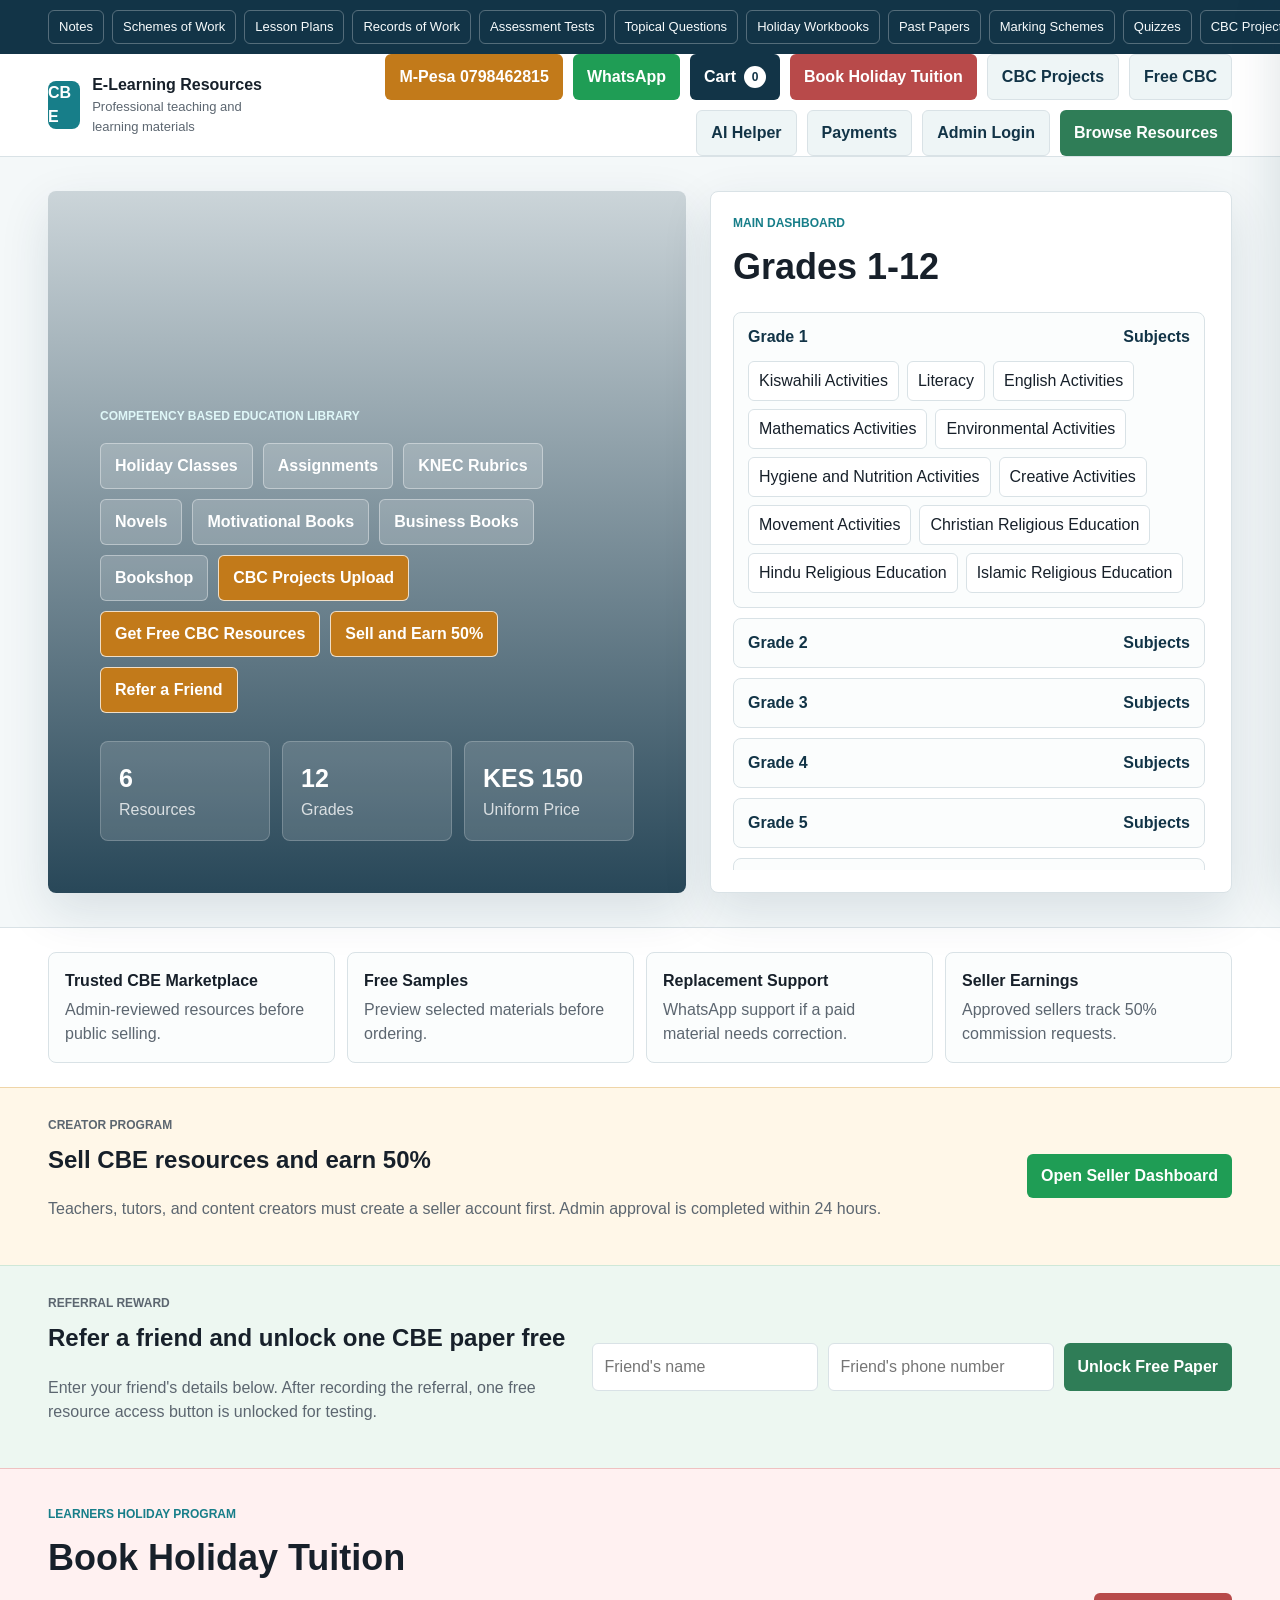
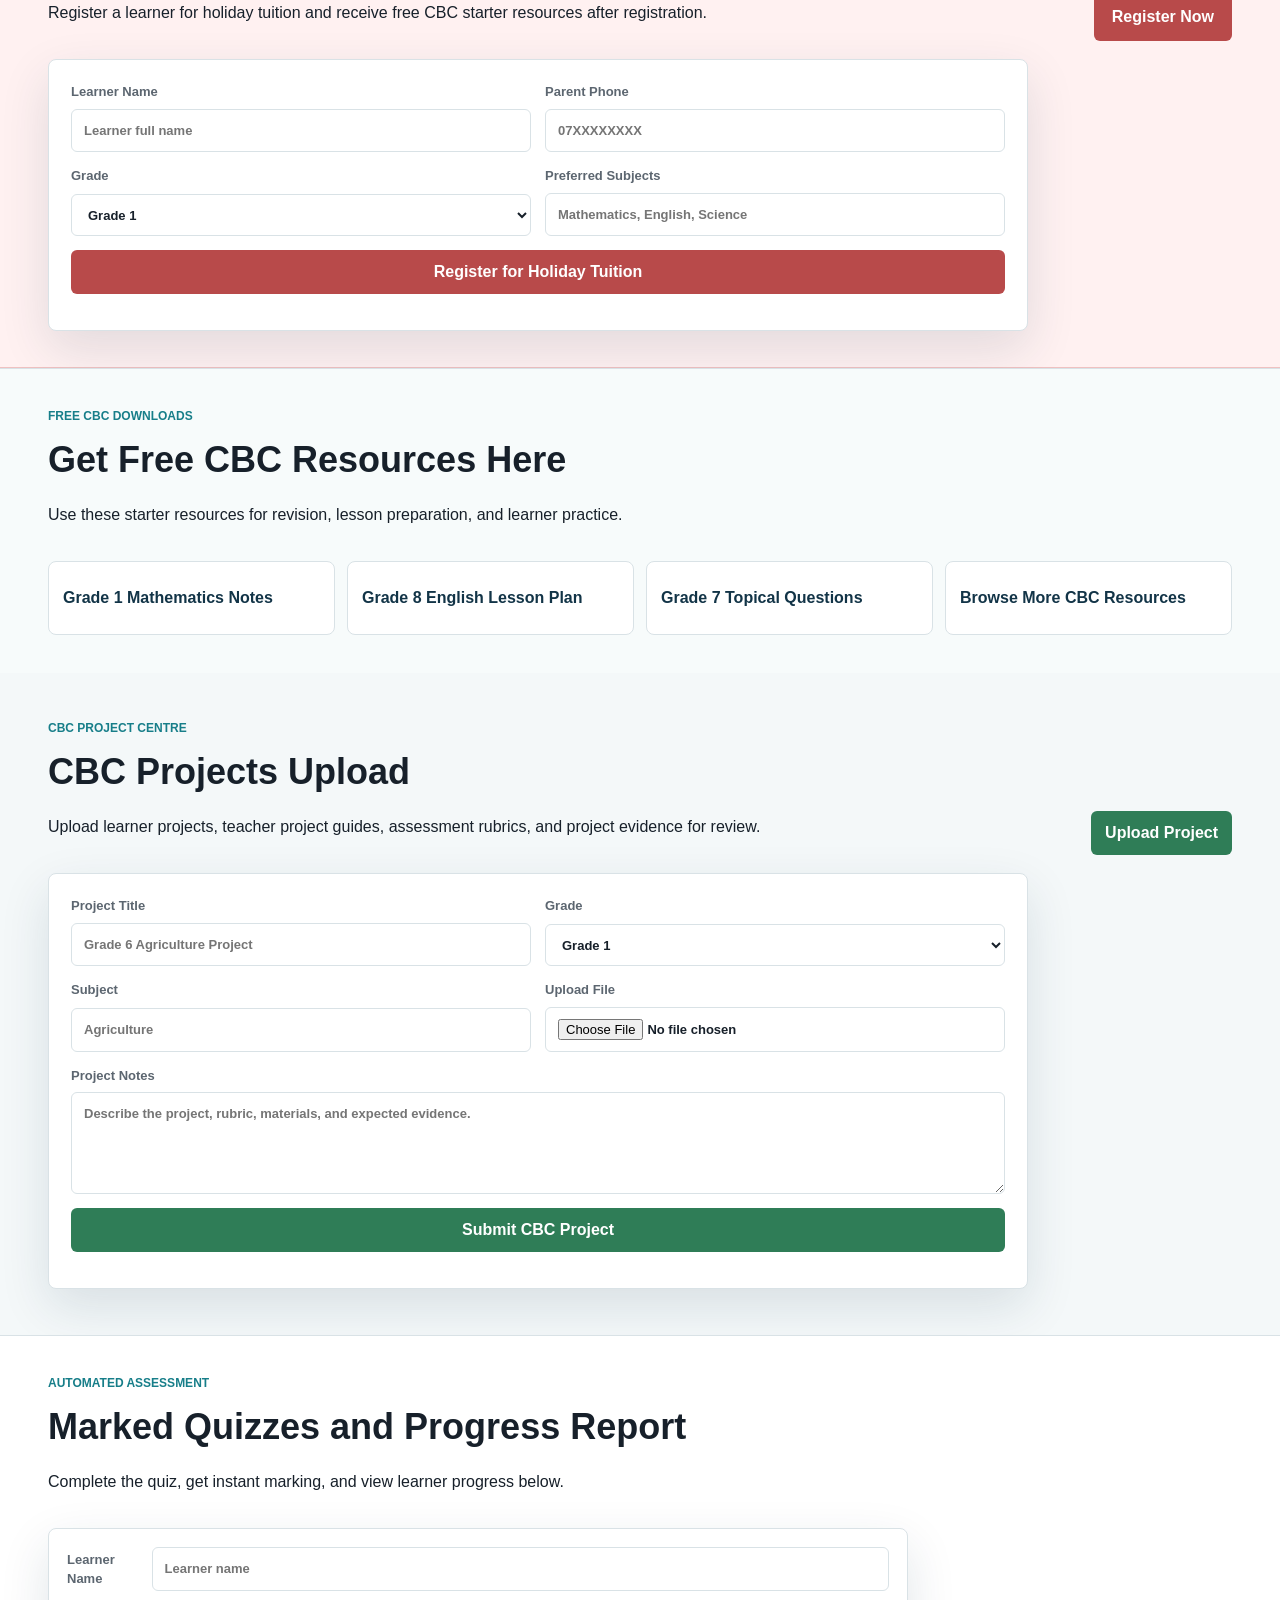
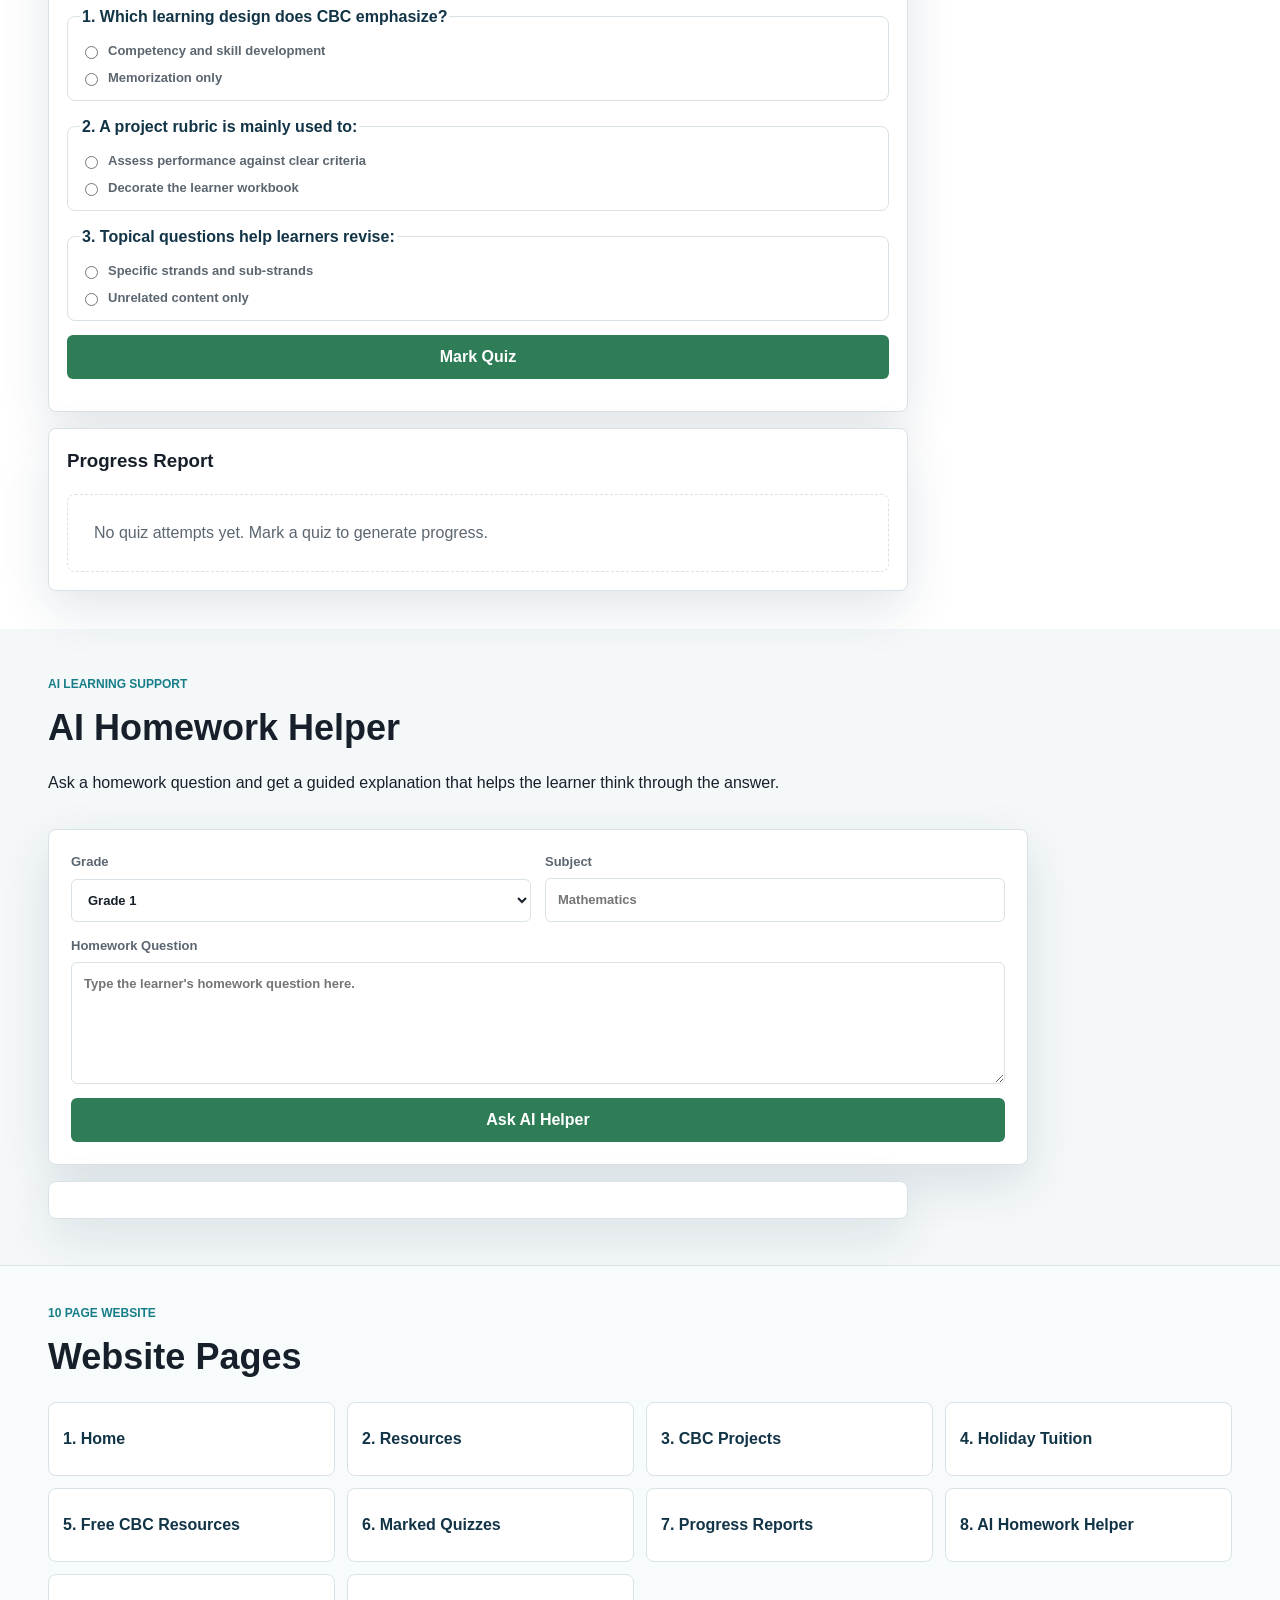
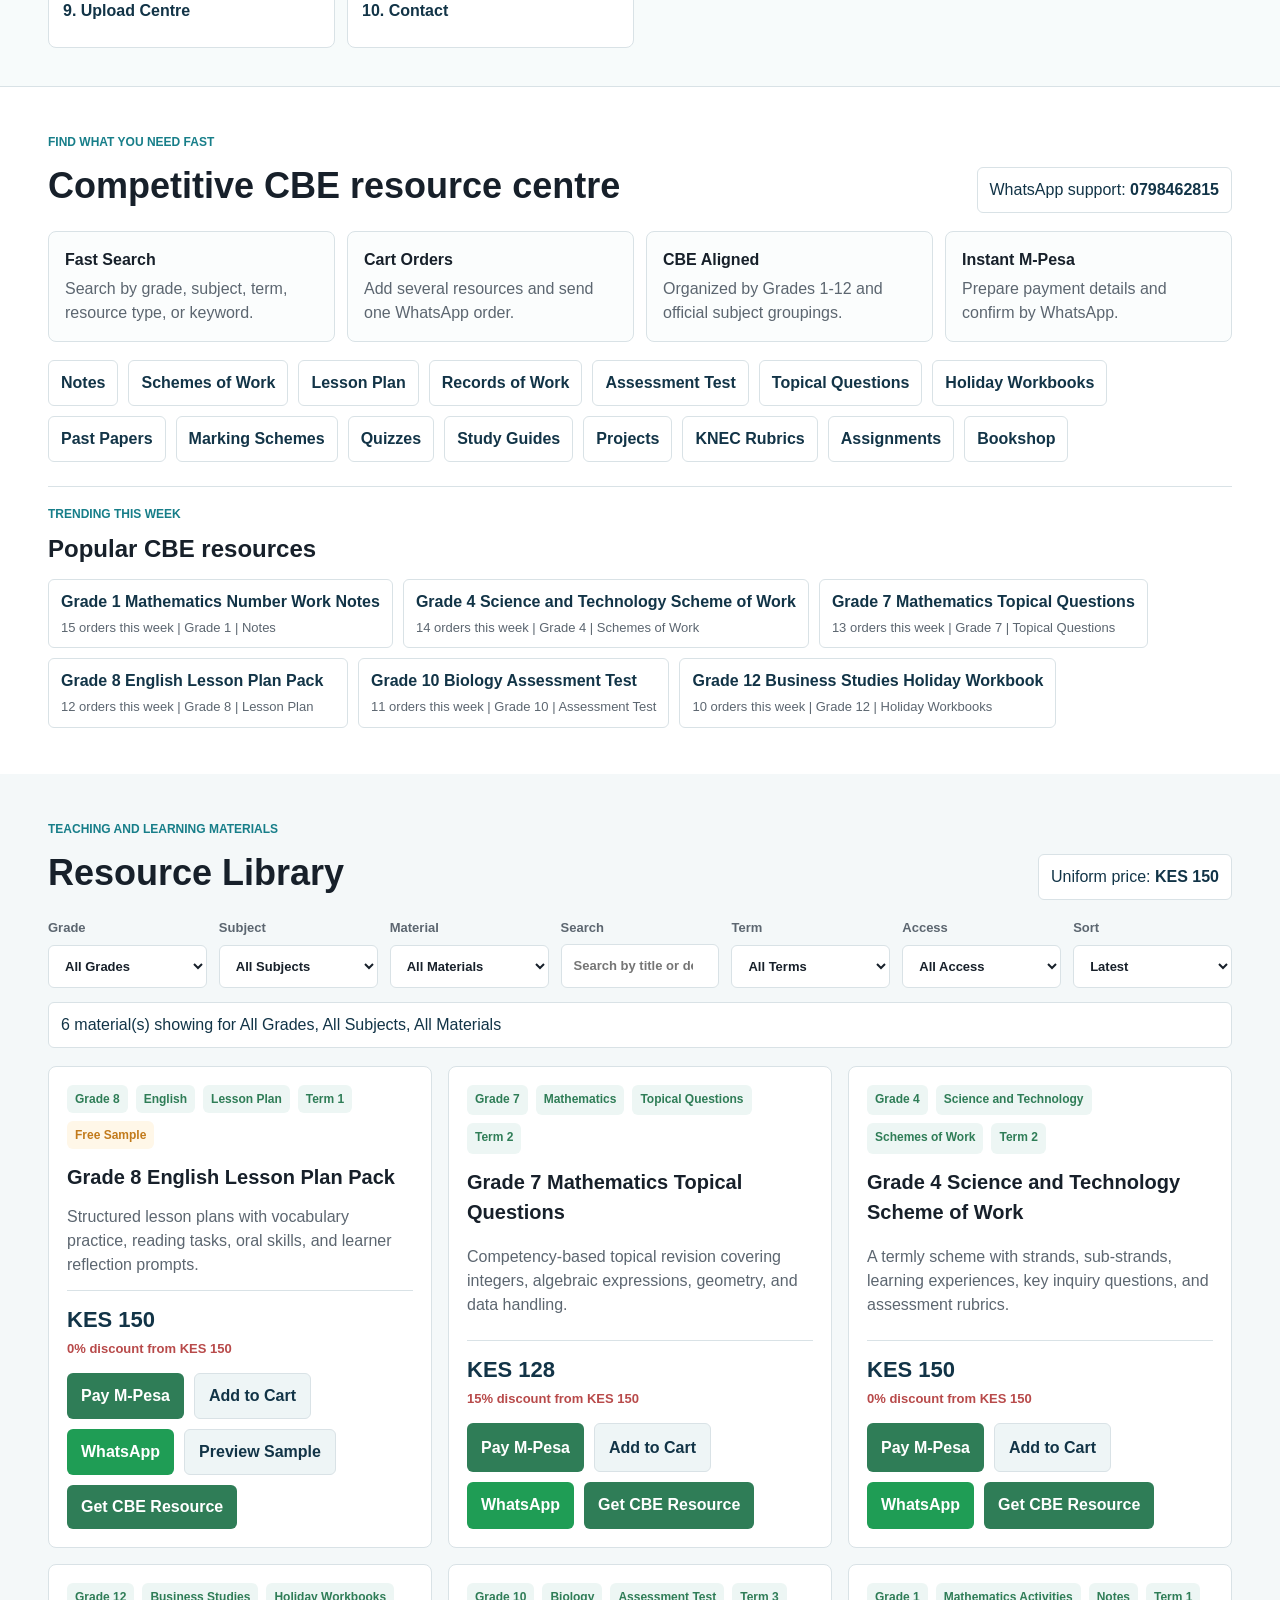
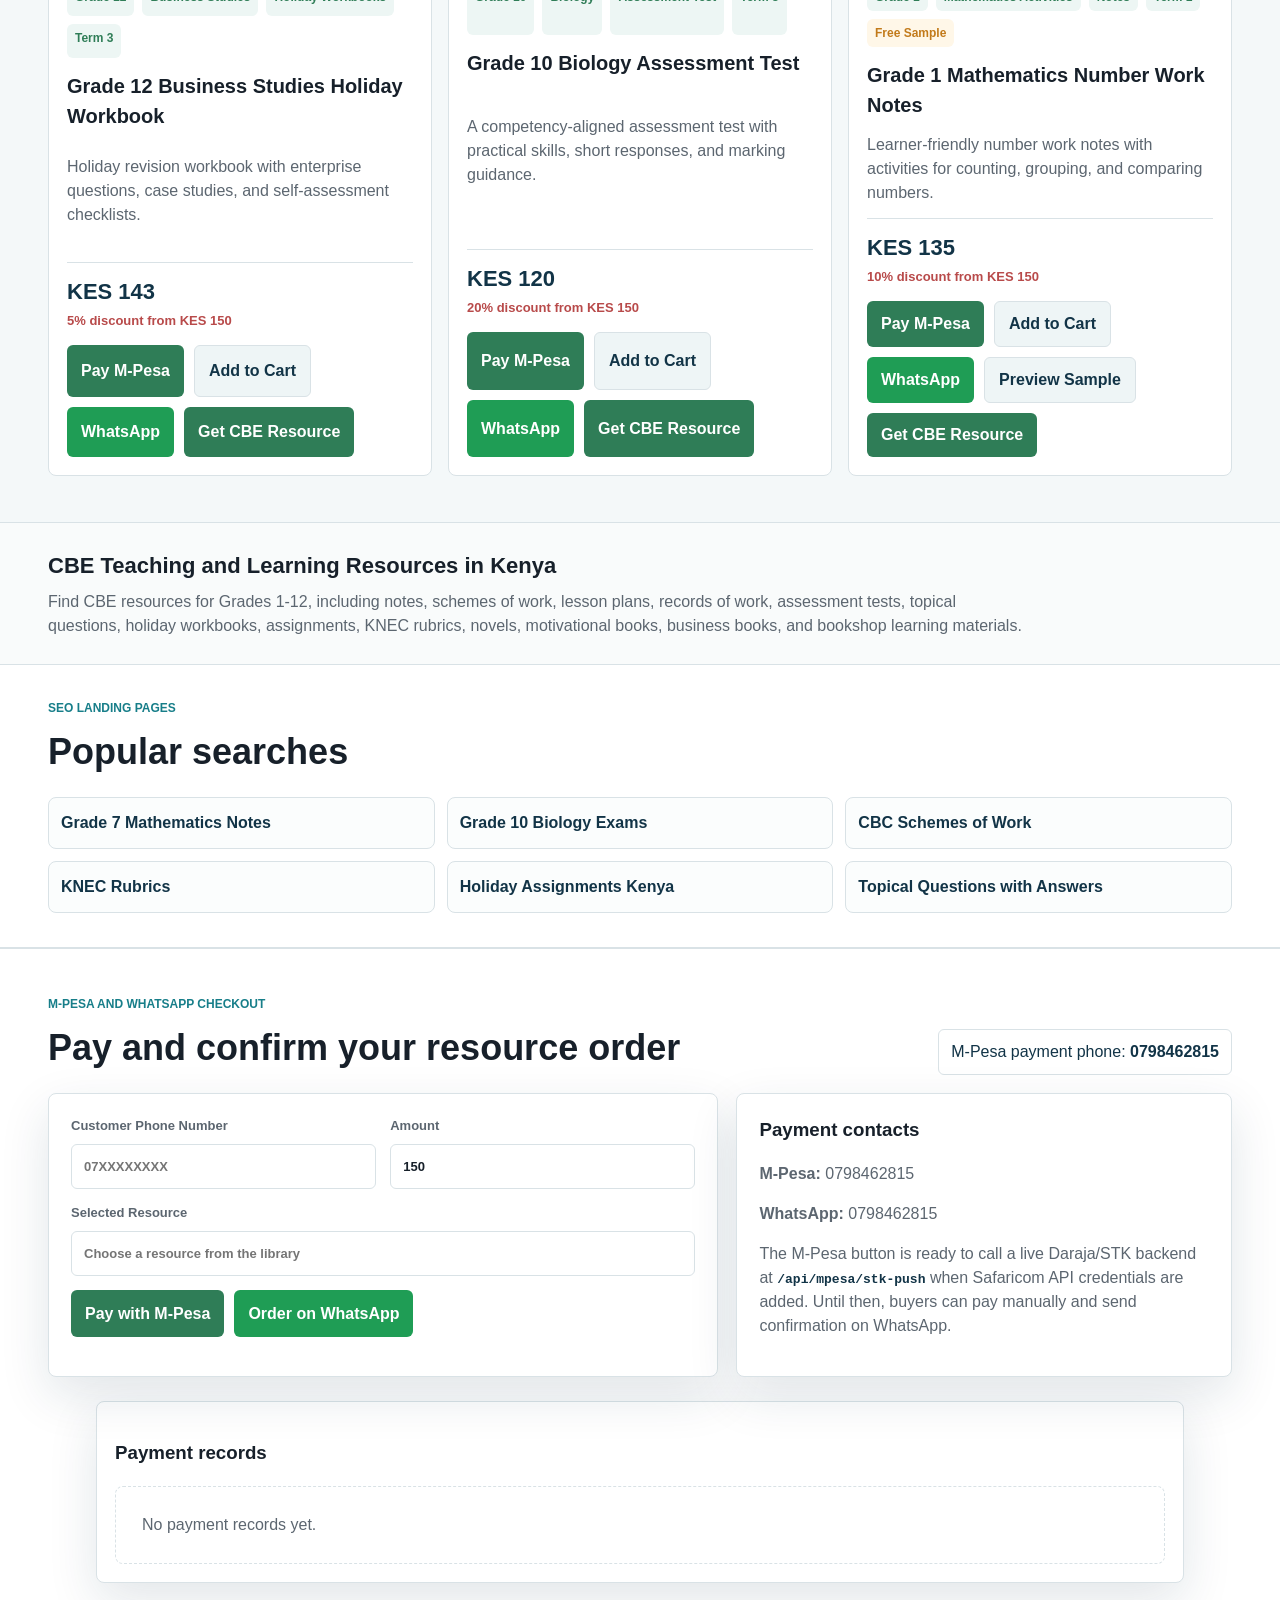
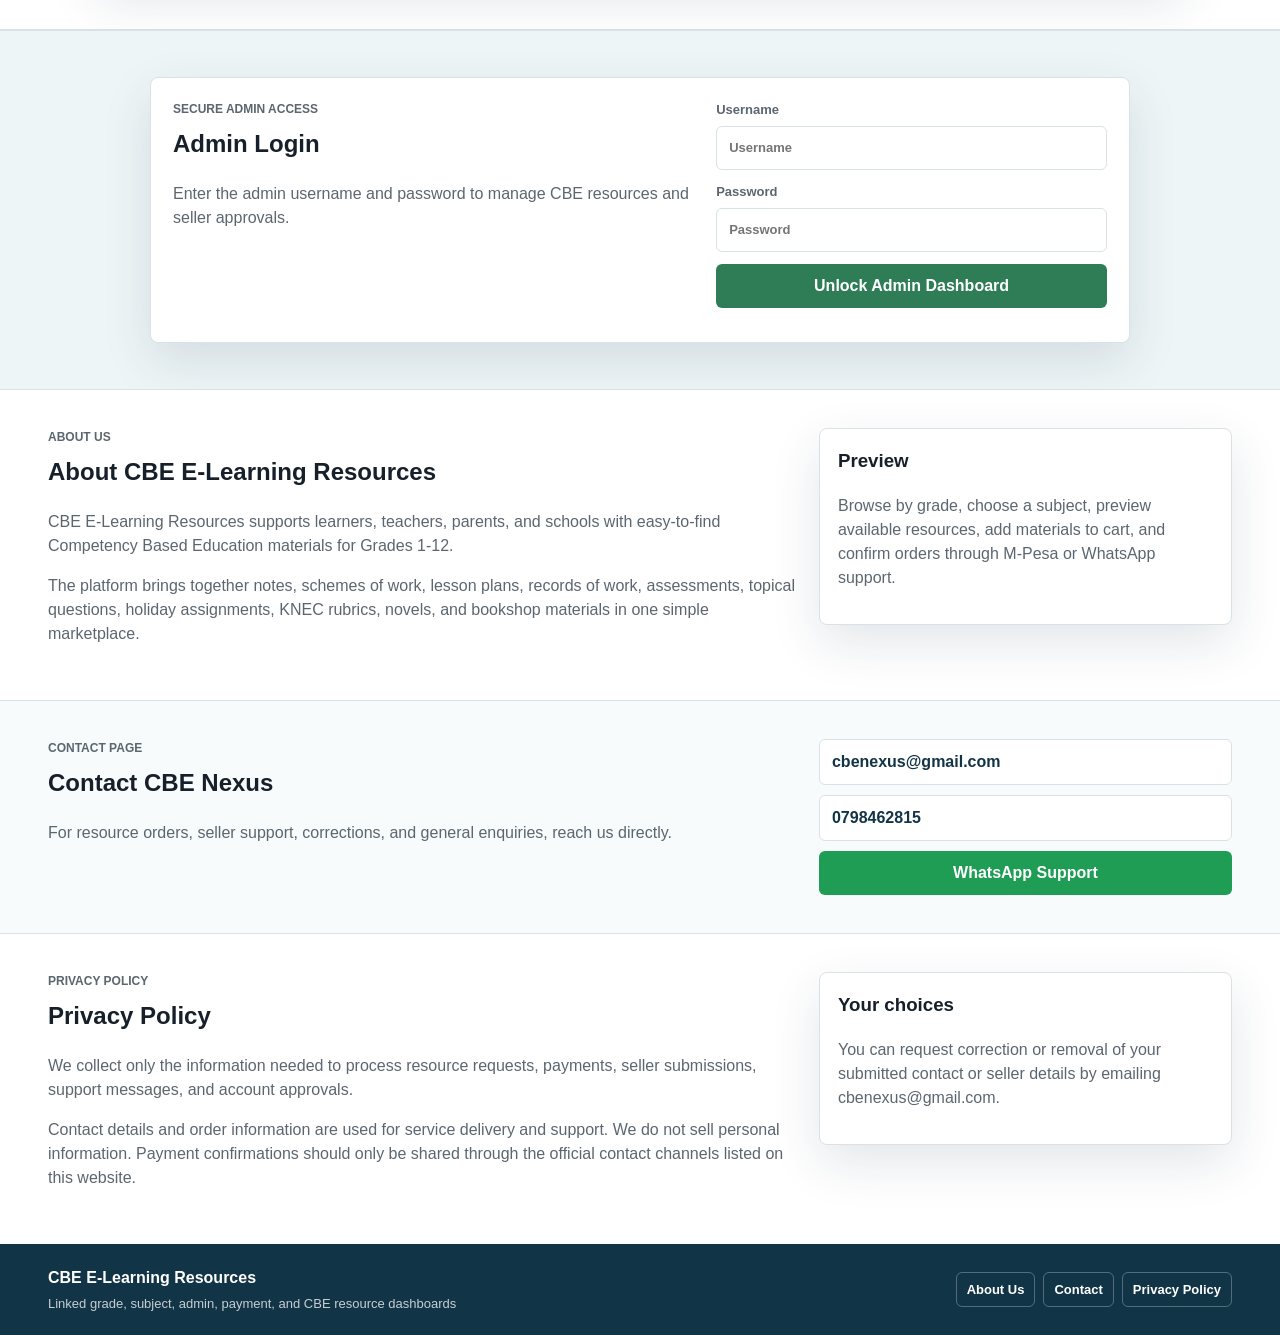
==== index.html @ a090597f "Add files via upload" ====
<!doctype html>
<html lang="en">
  <head>
    <meta charset="utf-8">
    <meta name="viewport" content="width=device-width, initial-scale=1">
    <title>CBE E-Learning Resources</title>
    <meta name="description" content="CBE E-Learning Resources for Grades 1-12: notes, schemes of work, lesson plans, records of work, assessment tests, topical questions, holiday workbooks, KNEC rubrics, assignments, novels, and bookshop resources.">
    <meta name="keywords" content="CBE resources, CBC resources Kenya, Grade 1 notes, Grade 12 notes, schemes of work, lesson plans, records of work, assessment tests, topical questions, holiday workbooks, KNEC rubrics, assignments, Kenya e-learning">
    <meta name="author" content="CBE E-Learning Resources">
    <meta name="robots" content="index, follow">
    <link rel="canonical" href="https://example.com/">
    <meta property="og:type" content="website">
    <meta property="og:title" content="CBE E-Learning Resources for Grades 1-12">
    <meta property="og:description" content="Professional CBE teaching and learning materials, including notes, schemes of work, lesson plans, assessments, topical questions, KNEC rubrics, assignments, novels, and bookshop resources.">
    <meta property="og:image" content="assets/cbe-classroom.svg">
    <meta property="og:url" content="https://example.com/">
    <meta name="twitter:card" content="summary_large_image">
    <meta name="twitter:title" content="CBE E-Learning Resources">
    <meta name="twitter:description" content="CBE resources for Grades 1-12 with M-Pesa and WhatsApp order support.">
    <meta name="twitter:image" content="assets/cbe-classroom.svg">
    <link rel="stylesheet" href="styles.css">
    <script type="application/ld+json">
      {
        "@context": "https://schema.org",
        "@type": "EducationalOrganization",
        "name": "CBE E-Learning Resources",
        "description": "Professional CBE teaching and learning resources for Grades 1-12 in Kenya.",
        "url": "https://example.com/",
        "areaServed": "Kenya",
        "telephone": "+254798462815",
        "sameAs": [
          "https://wa.me/254798462815"
        ],
        "hasOfferCatalog": {
          "@type": "OfferCatalog",
          "name": "CBE Teaching and Learning Materials",
          "itemListElement": [
            { "@type": "Offer", "itemOffered": { "@type": "CreativeWork", "name": "CBE Notes" } },
            { "@type": "Offer", "itemOffered": { "@type": "CreativeWork", "name": "Schemes of Work" } },
            { "@type": "Offer", "itemOffered": { "@type": "CreativeWork", "name": "Lesson Plans" } },
            { "@type": "Offer", "itemOffered": { "@type": "CreativeWork", "name": "Assessment Tests" } },
            { "@type": "Offer", "itemOffered": { "@type": "CreativeWork", "name": "Topical Questions" } },
            { "@type": "Offer", "itemOffered": { "@type": "CreativeWork", "name": "Holiday Workbooks" } },
            { "@type": "Offer", "itemOffered": { "@type": "CreativeWork", "name": "KNEC Rubrics" } }
          ]
        }
      }
    </script>
  </head>
  <body>
    <header class="site-header">
      <div class="top-strip">
        <a href="#resources" data-material-link="Notes">Notes</a>
        <a href="#resources" data-material-link="Schemes of Work">Schemes of Work</a>
        <a href="#resources" data-material-link="Lesson Plan">Lesson Plans</a>
        <a href="#resources" data-material-link="Records of Work">Records of Work</a>
        <a href="#resources" data-material-link="Assessment Test">Assessment Tests</a>
        <a href="#resources" data-material-link="Topical Questions">Topical Questions</a>
        <a href="#resources" data-material-link="Holiday Workbooks">Holiday Workbooks</a>
        <a href="#resources" data-material-link="Past Papers">Past Papers</a>
        <a href="#resources" data-material-link="Marking Schemes">Marking Schemes</a>
        <a href="#resources" data-material-link="Quizzes">Quizzes</a>
        <a href="#cbcProjects">CBC Projects</a>
        <a href="#holidayTuition">Holiday Tuition</a>
        <a href="#aiHomework">AI Homework Helper</a>
        <a href="#resources" data-material-link="Study Guides">Study Guides</a>
      </div>

      <nav class="main-nav" aria-label="Main navigation">
        <a class="brand" href="#dashboard" aria-label="CBE E-Learning home">
          <span class="brand-mark">CBE</span>
          <span>
            <strong>E-Learning Resources</strong>
            <small>Professional teaching and learning materials</small>
          </span>
        </a>
        <div class="nav-actions">
          <a class="mpesa-header-button" href="#payments" id="headerMpesaButton">M-Pesa 0798462815</a>
          <a class="whatsapp-button" href="https://wa.me/254798462815" target="_blank" rel="noopener">WhatsApp</a>
          <button class="cart-button" id="cartButton" type="button">Cart <span id="cartCount">0</span></button>
          <a class="danger-blink-button" href="#holidayTuition">Book Holiday Tuition</a>
          <a class="ghost-button" href="#cbcProjects">CBC Projects</a>
          <a class="ghost-button" href="#freeCbcResources">Free CBC</a>
          <a class="ghost-button" href="#aiHomework">AI Helper</a>
          <a class="ghost-button" href="#payments">Payments</a>
          <a class="ghost-button" href="#adminLogin">Admin Login</a>
          <a class="primary-button" href="#resources">Browse Resources</a>
        </div>
      </nav>
    </header>

    <main>
      <section id="dashboard" class="dashboard-shell">
        <div class="intro-panel">
          <p class="eyebrow">Competency Based Education library</p>
          <div class="hero-resource-buttons" aria-label="CBE resource categories">
            <a href="#resources" data-hero-resource="Holiday Classes">Holiday Classes</a>
            <a href="#resources" data-hero-resource="Assignments">Assignments</a>
            <a href="#resources" data-hero-resource="KNEC Rubrics">KNEC Rubrics</a>
            <a href="#resources" data-hero-resource="Novels">Novels</a>
            <a href="#resources" data-hero-resource="Motivational Books">Motivational Books</a>
            <a href="#resources" data-hero-resource="Business Books">Business Books</a>
            <a href="#resources" data-hero-resource="Bookshop">Bookshop</a>
            <a href="#cbcProjects" class="promo-button">CBC Projects Upload</a>
            <a href="#freeCbcResources" class="promo-button">Get Free CBC Resources</a>
            <button class="promo-button" id="openSellerDashboardButton" type="button">Sell and Earn 50%</button>
            <a class="promo-button" href="#referFriend">Refer a Friend</a>
          </div>
        <div class="summary-grid" aria-label="Library statistics">
            <div>
              <strong id="statResources">0</strong>
              <span>Resources</span>
            </div>
            <div>
              <strong>12</strong>
              <span>Grades</span>
            </div>
            <div>
              <strong>KES 150</strong>
              <span>Uniform Price</span>
            </div>
          </div>
        </div>

        <aside class="grade-panel" aria-label="Grade and subject selector">
          <div class="panel-heading">
            <p class="eyebrow">Main dashboard</p>
            <h2>Grades 1-12</h2>
          </div>
          <div id="gradeList" class="grade-list"></div>
        </aside>
      </section>

      <section class="trust-band" aria-label="Trust and support">
        <div class="trust-grid">
          <article>
            <strong>Trusted CBE Marketplace</strong>
            <span>Admin-reviewed resources before public selling.</span>
          </article>
          <article>
            <strong>Free Samples</strong>
            <span>Preview selected materials before ordering.</span>
          </article>
          <article>
            <strong>Replacement Support</strong>
            <span>WhatsApp support if a paid material needs correction.</span>
          </article>
          <article>
            <strong>Seller Earnings</strong>
            <span>Approved sellers track 50% commission requests.</span>
          </article>
        </div>
      </section>

      <section id="sellEarn" class="promo-band">
        <div class="promo-layout">
          <div>
            <p class="eyebrow">Creator program</p>
            <h2>Sell CBE resources and earn 50%</h2>
            <p>Teachers, tutors, and content creators must create a seller account first. Admin approval is completed within 24 hours.</p>
          </div>
          <button class="whatsapp-button" id="openSellerDashboardButtonSecondary" type="button">Open Seller Dashboard</button>
        </div>
      </section>

      <section id="sellerAccount" class="seller-band hidden-section">
        <div class="section-heading">
          <div>
            <p class="eyebrow">Seller account</p>
            <h2>Create or login to seller account</h2>
          </div>
          <div class="price-pill">Approval time: <strong>24 hours</strong></div>
        </div>
        <div class="seller-layout">
          <form id="sellerAccountForm" class="admin-form">
            <div class="form-row">
              <label>
                Full Name
                <input id="sellerAccountNameInput" required placeholder="Seller full name">
              </label>
              <label>
                Phone Number
                <input id="sellerAccountPhoneInput" required placeholder="07XXXXXXXX">
              </label>
            </div>
            <div class="form-row">
              <label>
                Username
                <input id="sellerAccountUsernameInput" required placeholder="Create username">
              </label>
              <label>
                Password
                <input id="sellerAccountPasswordInput" type="password" required placeholder="Create password">
              </label>
            </div>
            <button class="primary-button" type="submit">Create Seller Account</button>
            <p id="sellerAccountStatus" class="form-status" aria-live="polite"></p>
          </form>

          <form id="sellerLoginForm" class="admin-form">
            <label>
              Username
              <input id="sellerLoginUsernameInput" required placeholder="Seller username">
            </label>
            <label>
              Password
              <input id="sellerLoginPasswordInput" type="password" required placeholder="Seller password">
            </label>
            <button class="secondary-button" type="submit">Login as Seller</button>
            <p id="sellerLoginStatus" class="form-status" aria-live="polite"></p>
          </form>
        </div>
      </section>

      <section id="sellerDashboard" class="seller-band hidden-section">
        <div class="section-heading">
          <div>
            <p class="eyebrow">Third-party seller dashboard</p>
            <h2>Upload resources for selling</h2>
            <p class="seller-approval-copy">Only approved seller accounts can upload. Submitted work is reviewed by the admin and approved within 3 days.</p>
          </div>
          <div class="price-pill">Seller commission: <strong>50%</strong></div>
        </div>
        <div class="seller-layout">
          <form id="sellerForm" class="admin-form">
            <div class="form-row">
              <label>
                Seller Name
                <input id="sellerNameInput" required placeholder="Teacher or publisher name">
              </label>
              <label>
                Seller Phone
                <input id="sellerPhoneInput" required placeholder="07XXXXXXXX">
              </label>
            </div>
            <div class="form-row">
              <label>
                Resource Title
                <input id="sellerTitleInput" required placeholder="Grade 8 Integrated Science Notes">
              </label>
              <label>
                Price
                <input id="sellerPriceInput" type="number" min="0" value="150" required>
              </label>
            </div>
            <div class="form-row">
              <label>
                Grade
                <select id="sellerGradeInput" required></select>
              </label>
              <label>
                Subject
                <select id="sellerSubjectInput" required></select>
              </label>
            </div>
            <div class="form-row">
              <label>
                Material Type
                <select id="sellerTypeInput" required></select>
              </label>
              <label>
                Discount Percentage
                <input id="sellerDiscountInput" type="number" min="0" max="100" value="0" required>
              </label>
            </div>
            <label>
              Description
              <textarea id="sellerDescriptionInput" required rows="4" placeholder="Describe the resource, term, strand, answers, and learner level."></textarea>
            </label>
            <label>
              Upload Seller Resource
              <input id="sellerFileInput" type="file" accept=".pdf,.doc,.docx,.ppt,.pptx,.xls,.xlsx,.txt,.zip" required>
            </label>
            <button class="primary-button submit-button" type="submit">Submit Seller Resource</button>
            <p id="sellerStatus" class="form-status" aria-live="polite"></p>
          </form>

          <aside class="seller-panel">
            <h3>Seller resource list</h3>
            <p>Seller uploads stay pending until the admin approves them. Approval is completed within 3 days.</p>
            <div id="sellerResourceList" class="seller-resource-list"></div>
            <div class="seller-earnings">
              <h3>Seller earnings</h3>
              <strong id="sellerEarningsTotal">KES 0</strong>
              <form id="withdrawForm" class="withdraw-form">
                <input id="withdrawPhoneInput" placeholder="Withdrawal M-Pesa phone">
                <button class="secondary-button" type="submit">Request Withdrawal</button>
              </form>
              <p id="withdrawStatus" class="form-status" aria-live="polite"></p>
            </div>
          </aside>
        </div>
      </section>

      <section id="referFriend" class="promo-band refer-band">
        <div class="promo-layout">
          <div>
            <p class="eyebrow">Referral reward</p>
            <h2>Refer a friend and unlock one CBE paper free</h2>
            <p>Enter your friend's details below. After recording the referral, one free resource access button is unlocked for testing.</p>
          </div>
          <form id="referForm" class="refer-form">
            <input id="friendNameInput" required placeholder="Friend's name">
            <input id="friendPhoneInput" required placeholder="Friend's phone number">
            <button class="primary-button" type="submit">Unlock Free Paper</button>
          </form>
        </div>
      </section>

      <section id="holidayTuition" class="urgent-band">
        <div class="section-heading">
          <div>
            <p class="eyebrow">Learners holiday program</p>
            <h2>Book Holiday Tuition</h2>
            <p>Register a learner for holiday tuition and receive free CBC starter resources after registration.</p>
          </div>
          <a class="danger-blink-button large" href="#tuitionForm">Register Now</a>
        </div>
        <form id="tuitionForm" class="admin-form feature-form">
          <div class="form-row">
            <label>
              Learner Name
              <input id="tuitionLearnerInput" required placeholder="Learner full name">
            </label>
            <label>
              Parent Phone
              <input id="tuitionPhoneInput" required placeholder="07XXXXXXXX">
            </label>
          </div>
          <div class="form-row">
            <label>
              Grade
              <select id="tuitionGradeInput"></select>
            </label>
            <label>
              Preferred Subjects
              <input id="tuitionSubjectsInput" required placeholder="Mathematics, English, Science">
            </label>
          </div>
          <button class="danger-blink-button" type="submit">Register for Holiday Tuition</button>
          <p id="tuitionStatus" class="form-status" aria-live="polite"></p>
        </form>
      </section>

      <section id="freeCbcResources" class="info-band info-band-light">
        <div class="section-heading">
          <div>
            <p class="eyebrow">Free CBC downloads</p>
            <h2>Get Free CBC Resources Here</h2>
            <p>Use these starter resources for revision, lesson preparation, and learner practice.</p>
          </div>
        </div>
        <div class="download-grid">
          <a class="download-tile" href="resources/grade-1-mathematics-notes.txt" download>Grade 1 Mathematics Notes</a>
          <a class="download-tile" href="resources/grade-8-english-lesson-plan.txt" download>Grade 8 English Lesson Plan</a>
          <a class="download-tile" href="resources/grade-7-mathematics-topical-questions.txt" download>Grade 7 Topical Questions</a>
          <a class="download-tile" href="#resources">Browse More CBC Resources</a>
        </div>
      </section>

      <section id="cbcProjects" class="content-band">
        <div class="section-heading">
          <div>
            <p class="eyebrow">CBC project centre</p>
            <h2>CBC Projects Upload</h2>
            <p>Upload learner projects, teacher project guides, assessment rubrics, and project evidence for review.</p>
          </div>
          <a class="primary-button" href="#projectUploadForm">Upload Project</a>
        </div>
        <form id="projectUploadForm" class="admin-form feature-form">
          <div class="form-row">
            <label>
              Project Title
              <input id="projectTitleInput" required placeholder="Grade 6 Agriculture Project">
            </label>
            <label>
              Grade
              <select id="projectGradeInput"></select>
            </label>
          </div>
          <div class="form-row">
            <label>
              Subject
              <input id="projectSubjectInput" required placeholder="Agriculture">
            </label>
            <label>
              Upload File
              <input id="projectFileInput" type="file" accept=".pdf,.doc,.docx,.ppt,.pptx,.txt,.zip">
            </label>
          </div>
          <label>
            Project Notes
            <textarea id="projectNotesInput" rows="4" required placeholder="Describe the project, rubric, materials, and expected evidence."></textarea>
          </label>
          <button class="primary-button" type="submit">Submit CBC Project</button>
          <p id="projectStatus" class="form-status" aria-live="polite"></p>
        </form>
      </section>

      <section id="quizCentre" class="info-band">
        <div class="section-heading">
          <div>
            <p class="eyebrow">Automated assessment</p>
            <h2>Marked Quizzes and Progress Report</h2>
            <p>Complete the quiz, get instant marking, and view learner progress below.</p>
          </div>
        </div>
        <form id="quizForm" class="quiz-panel">
          <label>
            Learner Name
            <input id="quizLearnerInput" required placeholder="Learner name">
          </label>
          <fieldset>
            <legend>1. Which learning design does CBC emphasize?</legend>
            <label><input type="radio" name="q1" value="competency" required> Competency and skill development</label>
            <label><input type="radio" name="q1" value="memorization"> Memorization only</label>
          </fieldset>
          <fieldset>
            <legend>2. A project rubric is mainly used to:</legend>
            <label><input type="radio" name="q2" value="assessment" required> Assess performance against clear criteria</label>
            <label><input type="radio" name="q2" value="decoration"> Decorate the learner workbook</label>
          </fieldset>
          <fieldset>
            <legend>3. Topical questions help learners revise:</legend>
            <label><input type="radio" name="q3" value="specific" required> Specific strands and sub-strands</label>
            <label><input type="radio" name="q3" value="random"> Unrelated content only</label>
          </fieldset>
          <button class="primary-button" type="submit">Mark Quiz</button>
          <p id="quizStatus" class="form-status" aria-live="polite"></p>
        </form>
        <div class="progress-panel">
          <h3>Progress Report</h3>
          <div id="progressReport"></div>
        </div>
      </section>

      <section id="aiHomework" class="content-band">
        <div class="section-heading">
          <div>
            <p class="eyebrow">AI learning support</p>
            <h2>AI Homework Helper</h2>
            <p>Ask a homework question and get a guided explanation that helps the learner think through the answer.</p>
          </div>
        </div>
        <form id="homeworkForm" class="admin-form feature-form">
          <div class="form-row">
            <label>
              Grade
              <select id="homeworkGradeInput"></select>
            </label>
            <label>
              Subject
              <input id="homeworkSubjectInput" required placeholder="Mathematics">
            </label>
          </div>
          <label>
            Homework Question
            <textarea id="homeworkQuestionInput" rows="5" required placeholder="Type the learner's homework question here."></textarea>
          </label>
          <button class="primary-button" type="submit">Ask AI Helper</button>
        </form>
        <div id="homeworkAnswer" class="ai-answer" aria-live="polite"></div>
      </section>

      <section class="page-directory info-band info-band-light" aria-label="Website pages">
        <div class="section-heading">
          <div>
            <p class="eyebrow">10 page website</p>
            <h2>Website Pages</h2>
          </div>
        </div>
        <div class="download-grid">
          <a class="download-tile" href="index.html">1. Home</a>
          <a class="download-tile" href="resources.html">2. Resources</a>
          <a class="download-tile" href="projects.html">3. CBC Projects</a>
          <a class="download-tile" href="tuition.html">4. Holiday Tuition</a>
          <a class="download-tile" href="free-resources.html">5. Free CBC Resources</a>
          <a class="download-tile" href="quizzes.html">6. Marked Quizzes</a>
          <a class="download-tile" href="progress.html">7. Progress Reports</a>
          <a class="download-tile" href="homework-helper.html">8. AI Homework Helper</a>
          <a class="download-tile" href="upload.html">9. Upload Centre</a>
          <a class="download-tile" href="contact.html">10. Contact</a>
        </div>
      </section>

      <section class="competitive-band" aria-label="Fast resource discovery">
        <div class="section-heading">
          <div>
            <p class="eyebrow">Find what you need fast</p>
            <h2>Competitive CBE resource centre</h2>
          </div>
          <div class="price-pill">WhatsApp support: <strong>0798462815</strong></div>
        </div>
        <div class="feature-grid">
          <article>
            <strong>Fast Search</strong>
            <span>Search by grade, subject, term, resource type, or keyword.</span>
          </article>
          <article>
            <strong>Cart Orders</strong>
            <span>Add several resources and send one WhatsApp order.</span>
          </article>
          <article>
            <strong>CBE Aligned</strong>
            <span>Organized by Grades 1-12 and official subject groupings.</span>
          </article>
          <article>
            <strong>Instant M-Pesa</strong>
            <span>Prepare payment details and confirm by WhatsApp.</span>
          </article>
        </div>
        <div class="quick-types" id="quickTypes" aria-label="Quick resource type buttons"></div>
        <div class="trending-panel">
          <div>
            <p class="eyebrow">Trending this week</p>
            <h3>Popular CBE resources</h3>
          </div>
          <div id="trendingList" class="trending-list"></div>
        </div>
      </section>

      <section id="resources" class="content-band">
        <div class="section-heading">
          <div>
            <p class="eyebrow">Teaching and learning materials</p>
            <h2>Resource Library</h2>
          </div>
          <div class="price-pill">Uniform price: <strong>KES 150</strong></div>
        </div>

        <div class="filters" aria-label="Resource filters">
          <label>
            Grade
            <select id="gradeFilter"></select>
          </label>
          <label>
            Subject
            <select id="subjectFilter"></select>
          </label>
          <label>
            Material
            <select id="typeFilter"></select>
          </label>
          <label>
            Search
            <input id="searchFilter" type="search" placeholder="Search by title or description">
          </label>
          <label>
            Term
            <select id="termFilter">
              <option>All Terms</option>
              <option>Term 1</option>
              <option>Term 2</option>
              <option>Term 3</option>
            </select>
          </label>
          <label>
            Access
            <select id="accessFilter">
              <option>All Access</option>
              <option>Free Samples</option>
              <option>Paid Resources</option>
            </select>
          </label>
          <label>
            Sort
            <select id="sortFilter">
              <option>Latest</option>
              <option>Popular</option>
              <option>Price Low to High</option>
              <option>Price High to Low</option>
            </select>
          </label>
        </div>

        <div id="activeContext" class="active-context" aria-live="polite"></div>
        <div id="resourceGrid" class="resource-grid"></div>
      </section>

      <section class="seo-band" aria-label="CBE resource topics">
        <h2>CBE Teaching and Learning Resources in Kenya</h2>
        <p>
          Find CBE resources for Grades 1-12, including notes, schemes of work, lesson plans,
          records of work, assessment tests, topical questions, holiday workbooks, assignments,
          KNEC rubrics, novels, motivational books, business books, and bookshop learning materials.
        </p>
      </section>

      <section class="landing-band" aria-label="Popular CBE landing pages">
        <div class="section-heading">
          <div>
            <p class="eyebrow">SEO landing pages</p>
            <h2>Popular searches</h2>
          </div>
        </div>
        <div class="landing-grid">
          <button data-landing-search="Grade 7 Mathematics Notes">Grade 7 Mathematics Notes</button>
          <button data-landing-search="Grade 10 Biology Exams">Grade 10 Biology Exams</button>
          <button data-landing-search="CBC Schemes of Work">CBC Schemes of Work</button>
          <button data-landing-search="KNEC Rubrics">KNEC Rubrics</button>
          <button data-landing-search="Holiday Assignments Kenya">Holiday Assignments Kenya</button>
          <button data-landing-search="Topical Questions with Answers">Topical Questions with Answers</button>
        </div>
      </section>

      <section id="payments" class="payment-band">
        <div class="section-heading">
          <div>
            <p class="eyebrow">M-Pesa and WhatsApp checkout</p>
            <h2>Pay and confirm your resource order</h2>
          </div>
          <div class="price-pill">M-Pesa payment phone: <strong>0798462815</strong></div>
        </div>

        <div class="payment-layout">
          <form id="paymentForm" class="payment-form">
            <div class="form-row">
              <label>
                Customer Phone Number
                <input id="customerPhoneInput" type="tel" required placeholder="07XXXXXXXX">
              </label>
              <label>
                Amount
                <input id="amountInput" type="number" min="1" value="150" required>
              </label>
            </div>
            <label>
              Selected Resource
              <input id="selectedResourceInput" required placeholder="Choose a resource from the library">
            </label>
            <div class="payment-actions">
              <button class="primary-button" type="submit">Pay with M-Pesa</button>
              <a id="whatsappOrderButton" class="whatsapp-button" href="https://wa.me/254798462815" target="_blank" rel="noopener">Order on WhatsApp</a>
            </div>
            <p id="paymentStatus" class="form-status" aria-live="polite"></p>
          </form>

          <div class="payment-card">
            <h3>Payment contacts</h3>
            <p><strong>M-Pesa:</strong> 0798462815</p>
            <p><strong>WhatsApp:</strong> 0798462815</p>
            <p>
              The M-Pesa button is ready to call a live Daraja/STK backend at
              <code>/api/mpesa/stk-push</code> when Safaricom API credentials are added.
              Until then, buyers can pay manually and send confirmation on WhatsApp.
            </p>
          </div>
        </div>
        <div class="records-panel">
          <h3>Payment records</h3>
          <div id="paymentRecordsList" class="records-list"></div>
        </div>
      </section>

      <section id="adminLogin" class="admin-login-band">
        <div class="admin-login-card">
          <div>
            <p class="eyebrow">Secure admin access</p>
            <h2>Admin Login</h2>
            <p>Enter the admin username and password to manage CBE resources and seller approvals.</p>
          </div>
          <form id="adminLoginForm" class="admin-login-form">
            <label>
              Username
              <input id="adminUsernameInput" autocomplete="username" required placeholder="Username">
            </label>
            <label>
              Password
              <input id="adminPasswordInput" type="password" autocomplete="current-password" required placeholder="Password">
            </label>
            <button class="primary-button" type="submit">Unlock Admin Dashboard</button>
            <p id="adminLoginStatus" class="form-status" aria-live="polite"></p>
          </form>
        </div>
      </section>

      <section id="admin" class="admin-band hidden-section" aria-hidden="true">
        <div class="admin-layout">
          <div class="admin-copy">
            <p class="eyebrow">Admin dashboard</p>
            <h2>Upload and publish learning materials</h2>
            <p>
              Add the subject, description, price, discount, and CBE resource file details.
              Uploaded entries are saved in this browser and appear instantly in the library.
            </p>
            <div class="admin-note">
              Use one standard price for all materials, then apply a discount percentage where needed.
            </div>
            <div class="admin-note">
              Seller uploads appear here for approval. Approved work becomes visible in the public CBE Resources library.
            </div>
          </div>

          <form id="resourceForm" class="admin-form">
            <div class="form-row">
              <label>
                Resource Title
                <input id="titleInput" required placeholder="Grade 7 Mathematics Topical Questions">
              </label>
              <label>
                Grade
                <select id="adminGradeInput" required></select>
              </label>
            </div>
            <div class="form-row">
              <label>
                Subject Name
                <select id="adminSubjectInput" required></select>
              </label>
              <label>
                Material Type
                <select id="adminTypeInput" required></select>
              </label>
            </div>
            <label>
              Description
              <textarea id="descriptionInput" required rows="4" placeholder="Briefly describe the content, term, strand, or assessment coverage."></textarea>
            </label>
            <div class="form-row">
              <label>
                Term
                <select id="termInput">
                  <option>Term 1</option>
                  <option>Term 2</option>
                  <option>Term 3</option>
                </select>
              </label>
              <label>
                Free Sample
                <select id="freeSampleInput">
                  <option value="false">No</option>
                  <option value="true">Yes</option>
                </select>
              </label>
            </div>
            <label>
              Add Notes for Testing
              <textarea id="notesContentInput" rows="6" placeholder="Type sample notes here to test adding CBE content without uploading a file."></textarea>
            </label>
            <div class="form-row">
              <label>
                Price
                <input id="priceInput" type="number" min="0" value="150" required>
              </label>
              <label>
                Discount Percentage
                <input id="discountInput" type="number" min="0" max="100" value="0" required>
              </label>
            </div>
            <label>
              CBE Resource File Name
              <input id="fileNameInput" placeholder="grade-7-mathematics-topical-questions.pdf">
            </label>
            <label class="file-upload-box">
              Upload Resource File
              <input id="fileInput" type="file" accept=".pdf,.doc,.docx,.ppt,.pptx,.xls,.xlsx,.txt,.zip">
              <span id="fileHelp">Choose a PDF, Word document, PowerPoint, Excel file, text file, or ZIP.</span>
            </label>
            <button class="primary-button submit-button" type="submit">Publish Resource</button>
            <p id="formStatus" class="form-status" aria-live="polite"></p>
          </form>
        </div>
        <div class="admin-approval-panel">
          <div class="section-heading">
            <div>
              <p class="eyebrow">Seller accounts</p>
              <h2>Pending seller account approvals</h2>
            </div>
          </div>
          <div id="sellerAccountApprovalList" class="approval-list"></div>
        </div>
        <div class="admin-approval-panel">
          <div class="section-heading">
            <div>
              <p class="eyebrow">Admin approval</p>
              <h2>Pending seller resources</h2>
            </div>
          </div>
          <div id="adminApprovalList" class="approval-list"></div>
        </div>
      </section>

      <section id="about" class="info-band">
        <div class="info-layout">
          <div>
            <p class="eyebrow">About us</p>
            <h2>About CBE E-Learning Resources</h2>
            <p>
              CBE E-Learning Resources supports learners, teachers, parents, and schools with
              easy-to-find Competency Based Education materials for Grades 1-12.
            </p>
            <p>
              The platform brings together notes, schemes of work, lesson plans, records of work,
              assessments, topical questions, holiday assignments, KNEC rubrics, novels, and bookshop
              materials in one simple marketplace.
            </p>
          </div>
          <div class="info-card">
            <h3>Preview</h3>
            <p>
              Browse by grade, choose a subject, preview available resources, add materials to cart,
              and confirm orders through M-Pesa or WhatsApp support.
            </p>
          </div>
        </div>
      </section>

      <section id="contact" class="info-band info-band-light">
        <div class="info-layout">
          <div>
            <p class="eyebrow">Contact page</p>
            <h2>Contact CBE Nexus</h2>
            <p>For resource orders, seller support, corrections, and general enquiries, reach us directly.</p>
          </div>
          <div class="contact-actions" aria-label="Contact details">
            <a class="contact-link" href="mailto:cbenexus@gmail.com">cbenexus@gmail.com</a>
            <a class="contact-link" href="tel:0798462815">0798462815</a>
            <a class="whatsapp-button" href="https://wa.me/254798462815" target="_blank" rel="noopener">WhatsApp Support</a>
          </div>
        </div>
      </section>

      <section id="privacy" class="info-band">
        <div class="info-layout">
          <div>
            <p class="eyebrow">Privacy policy</p>
            <h2>Privacy Policy</h2>
            <p>
              We collect only the information needed to process resource requests, payments, seller
              submissions, support messages, and account approvals.
            </p>
            <p>
              Contact details and order information are used for service delivery and support. We do
              not sell personal information. Payment confirmations should only be shared through the
              official contact channels listed on this website.
            </p>
          </div>
          <div class="info-card">
            <h3>Your choices</h3>
            <p>
              You can request correction or removal of your submitted contact or seller details by
              emailing cbenexus@gmail.com.
            </p>
          </div>
        </div>
      </section>
    </main>

    <footer class="site-footer">
      <div>
        <strong>CBE E-Learning Resources</strong>
        <span>Linked grade, subject, admin, payment, and CBE resource dashboards</span>
      </div>
      <nav class="footer-links" aria-label="Footer navigation">
        <a href="#about">About Us</a>
        <a href="#contact">Contact</a>
        <a href="#privacy">Privacy Policy</a>
      </nav>
    </footer>

    <div id="toast" class="toast" role="status" aria-live="polite"></div>
    <aside id="cartDrawer" class="cart-drawer" aria-label="Resource cart" aria-hidden="true">
      <div class="cart-header">
        <h2>Resource Cart</h2>
        <button id="closeCartButton" class="secondary-button" type="button">Close</button>
      </div>
      <div id="cartItems" class="cart-items"></div>
      <div class="cart-footer">
        <strong id="cartTotal">KES 0</strong>
        <a id="cartWhatsappButton" class="whatsapp-button" href="https://wa.me/254798462815" target="_blank" rel="noopener">Send WhatsApp Order</a>
      </div>
    </aside>
    <script src="app.js"></script>
  </body>
</html>
---- styles.css ----
:root {
  --ink: #17202a;
  --muted: #5c6670;
  --line: #d9e2e6;
  --paper: #ffffff;
  --wash: #f4f8f9;
  --navy: #123447;
  --teal: #177e89;
  --green: #2f7d57;
  --amber: #c27a1a;
  --red: #b84a4a;
  --shadow: 0 18px 50px rgba(18, 52, 71, 0.12);
}

* {
  box-sizing: border-box;
}

html {
  scroll-behavior: smooth;
}

body {
  margin: 0;
  font-family: Arial, Helvetica, sans-serif;
  color: var(--ink);
  background: var(--wash);
  line-height: 1.5;
}

a {
  color: inherit;
  text-decoration: none;
}

button,
input,
select,
textarea {
  font: inherit;
}

button,
a {
  overflow-wrap: anywhere;
}

.site-header {
  position: sticky;
  top: 0;
  z-index: 10;
  background: rgba(255, 255, 255, 0.95);
  border-bottom: 1px solid var(--line);
  backdrop-filter: blur(12px);
}

.top-strip {
  display: flex;
  gap: 8px;
  overflow-x: auto;
  padding: 10px clamp(16px, 4vw, 48px);
  background: var(--navy);
  color: #f7fbfc;
  white-space: nowrap;
}

.top-strip a {
  border: 1px solid rgba(255, 255, 255, 0.28);
  border-radius: 6px;
  padding: 6px 10px;
  font-size: 13px;
  transition: background 160ms ease, border-color 160ms ease, transform 160ms ease;
}

.top-strip a:hover,
.top-strip a.active {
  background: rgba(255, 255, 255, 0.14);
  border-color: rgba(255, 255, 255, 0.62);
}

.main-nav,
.dashboard-shell,
.content-band,
.admin-band,
.site-footer,
.info-band {
  padding-left: clamp(16px, 4vw, 48px);
  padding-right: clamp(16px, 4vw, 48px);
}

.main-nav {
  min-height: 78px;
  display: flex;
  align-items: center;
  justify-content: space-between;
  gap: 18px;
}

.brand {
  display: flex;
  align-items: center;
  gap: 12px;
}

.brand-mark {
  display: grid;
  place-items: center;
  width: 48px;
  height: 48px;
  border-radius: 8px;
  background: var(--teal);
  color: white;
  font-weight: 800;
}

.brand strong,
.brand small {
  display: block;
}

.brand small {
  color: var(--muted);
  font-size: 13px;
}

.nav-actions {
  display: flex;
  gap: 10px;
  flex-wrap: wrap;
  justify-content: flex-end;
}

.primary-button,
.ghost-button,
.download-button,
.secondary-button,
.whatsapp-button,
.mpesa-header-button,
.cart-button,
.danger-blink-button {
  border: 0;
  border-radius: 6px;
  cursor: pointer;
  display: inline-flex;
  align-items: center;
  justify-content: center;
  gap: 8px;
  min-height: 42px;
  padding: 10px 14px;
  font-weight: 700;
  text-align: center;
  transition: background 160ms ease, box-shadow 160ms ease, transform 160ms ease;
  user-select: none;
}

.primary-button:hover,
.download-button:hover,
.whatsapp-button:hover,
.mpesa-header-button:hover,
.cart-button:hover,
.danger-blink-button:hover,
.ghost-button:hover,
.secondary-button:hover,
.subject-chip:hover,
.grade-toggle:hover {
  box-shadow: 0 10px 24px rgba(18, 52, 71, 0.16);
  transform: translateY(-1px);
}

.primary-button:active,
.download-button:active,
.whatsapp-button:active,
.mpesa-header-button:active,
.cart-button:active,
.danger-blink-button:active,
.ghost-button:active,
.secondary-button:active,
.subject-chip:active,
.grade-toggle:active,
.top-strip a:active {
  transform: translateY(1px);
}

.primary-button:focus-visible,
.download-button:focus-visible,
.whatsapp-button:focus-visible,
.mpesa-header-button:focus-visible,
.cart-button:focus-visible,
.danger-blink-button:focus-visible,
.ghost-button:focus-visible,
.secondary-button:focus-visible,
.subject-chip:focus-visible,
.grade-toggle:focus-visible,
.top-strip a:focus-visible,
input:focus-visible,
select:focus-visible,
textarea:focus-visible {
  outline: 3px solid rgba(23, 126, 137, 0.34);
  outline-offset: 2px;
}

.primary-button,
.download-button {
  background: var(--green);
  color: white;
}

.whatsapp-button {
  background: #1f9d55;
  color: white;
}

.mpesa-header-button {
  background: var(--amber);
  color: white;
}

.cart-button {
  background: var(--navy);
  color: white;
}

.danger-blink-button {
  background: var(--red);
  color: white;
  animation: blinkRed 1s infinite;
}

.danger-blink-button.large {
  min-height: 48px;
  padding: 12px 18px;
}

@keyframes blinkRed {
  0%,
  100% {
    background: #b10000;
    box-shadow: 0 0 0 rgba(177, 0, 0, 0);
  }

  50% {
    background: #ff1f1f;
    box-shadow: 0 0 18px rgba(255, 31, 31, 0.46);
  }
}

.cart-button span {
  display: grid;
  place-items: center;
  min-width: 22px;
  height: 22px;
  border-radius: 999px;
  background: white;
  color: var(--navy);
  font-size: 12px;
}

.ghost-button,
.secondary-button {
  background: #eef5f6;
  color: var(--navy);
  border: 1px solid var(--line);
}

.dashboard-shell {
  display: grid;
  grid-template-columns: minmax(0, 1.1fr) minmax(320px, 0.9fr);
  gap: 24px;
  padding-top: 34px;
  padding-bottom: 34px;
}

.intro-panel {
  min-height: 520px;
  display: flex;
  flex-direction: column;
  justify-content: flex-end;
  padding: clamp(24px, 5vw, 52px);
  color: white;
  background:
    linear-gradient(180deg, rgba(18, 52, 71, 0.18), rgba(18, 52, 71, 0.9)),
    url("assets/cbe-classroom.svg");
  background-size: cover;
  background-position: center;
  border-radius: 8px;
  box-shadow: var(--shadow);
}

.intro-panel h1 {
  max-width: 780px;
  margin: 0;
  font-size: clamp(36px, 5vw, 68px);
  line-height: 1;
  letter-spacing: 0;
}

.intro-panel p {
  max-width: 680px;
  color: rgba(255, 255, 255, 0.88);
}

.hero-resource-buttons {
  display: flex;
  flex-wrap: wrap;
  gap: 10px;
  max-width: 780px;
  margin-top: 10px;
}

.hero-resource-buttons a,
.hero-resource-buttons button {
  min-height: 46px;
  display: inline-flex;
  align-items: center;
  justify-content: center;
  cursor: pointer;
  border: 1px solid rgba(255, 255, 255, 0.38);
  border-radius: 6px;
  padding: 10px 14px;
  background: rgba(255, 255, 255, 0.16);
  color: white;
  font-weight: 800;
  transition: background 160ms ease, border-color 160ms ease, transform 160ms ease;
}

.hero-resource-buttons .promo-button {
  background: var(--amber);
  border-color: rgba(255, 255, 255, 0.75);
}

.hero-resource-buttons a:hover,
.hero-resource-buttons button:hover,
.hero-resource-buttons a:focus-visible,
.hero-resource-buttons button:focus-visible {
  background: rgba(255, 255, 255, 0.28);
  border-color: rgba(255, 255, 255, 0.72);
}

.hero-resource-buttons a:active,
.hero-resource-buttons button:active {
  transform: translateY(1px);
}

.eyebrow {
  margin: 0 0 8px;
  text-transform: uppercase;
  letter-spacing: 0;
  font-size: 12px;
  font-weight: 800;
  color: var(--teal);
}

.intro-panel .eyebrow {
  color: #dff7f8;
}

.summary-grid {
  display: grid;
  grid-template-columns: repeat(3, minmax(0, 1fr));
  gap: 12px;
  margin-top: 28px;
}

.summary-grid div {
  padding: 18px;
  border-radius: 8px;
  background: rgba(255, 255, 255, 0.14);
  border: 1px solid rgba(255, 255, 255, 0.2);
}

.summary-grid strong,
.summary-grid span {
  display: block;
}

.summary-grid strong {
  font-size: 25px;
}

.summary-grid span {
  color: rgba(255, 255, 255, 0.78);
}

.grade-panel,
.admin-form {
  background: var(--paper);
  border: 1px solid var(--line);
  border-radius: 8px;
  box-shadow: var(--shadow);
}

.grade-panel {
  padding: 22px;
}

.panel-heading h2,
.section-heading h2,
.admin-copy h2 {
  margin: 0;
  font-size: clamp(24px, 3vw, 36px);
}

.grade-list {
  display: grid;
  gap: 10px;
  margin-top: 18px;
  max-height: 558px;
  overflow: auto;
  padding-right: 4px;
}

.grade-card {
  border: 1px solid var(--line);
  border-radius: 8px;
  overflow: hidden;
  background: #fbfdfd;
}

.grade-toggle {
  width: 100%;
  min-height: 48px;
  border: 0;
  background: transparent;
  display: flex;
  align-items: center;
  justify-content: space-between;
  padding: 12px 14px;
  font-weight: 800;
  color: var(--navy);
  cursor: pointer;
}

.subject-menu {
  display: none;
  flex-wrap: wrap;
  gap: 8px;
  padding: 0 14px 14px;
}

.grade-card.open .subject-menu {
  display: flex;
}

.subject-chip {
  border: 1px solid var(--line);
  border-radius: 6px;
  background: white;
  padding: 7px 10px;
  cursor: pointer;
  color: var(--ink);
  transition: box-shadow 160ms ease, transform 160ms ease, border-color 160ms ease;
}

.content-band,
.admin-band {
  padding-top: 46px;
  padding-bottom: 46px;
}

.trust-band {
  padding: 24px clamp(16px, 4vw, 48px);
  background: white;
  border-top: 1px solid var(--line);
}

.trust-grid {
  display: grid;
  grid-template-columns: repeat(4, minmax(0, 1fr));
  gap: 12px;
}

.trust-grid article {
  border: 1px solid var(--line);
  border-radius: 8px;
  padding: 16px;
  background: #fbfdfd;
}

.trust-grid strong,
.trust-grid span {
  display: block;
}

.trust-grid span {
  color: var(--muted);
  margin-top: 5px;
}

.promo-band {
  padding: 28px clamp(16px, 4vw, 48px);
  background: #fff7e8;
  border-top: 1px solid #efd5a8;
}

.seller-band {
  padding: 46px clamp(16px, 4vw, 48px);
  background: #f8fbfb;
  border-top: 1px solid var(--line);
}

.hidden-section {
  display: none;
}

.hidden-section.open {
  display: block;
}

.seller-approval-copy {
  margin: 8px 0 0;
  color: var(--muted);
  font-weight: 700;
}

.seller-layout {
  display: grid;
  grid-template-columns: minmax(0, 1.35fr) minmax(280px, 0.65fr);
  gap: 20px;
  align-items: start;
}

.seller-panel {
  background: white;
  border: 1px solid var(--line);
  border-radius: 8px;
  padding: 18px;
  box-shadow: var(--shadow);
}

.seller-panel h3,
.seller-panel p {
  margin-top: 0;
}

.seller-panel p {
  color: var(--muted);
}

.seller-resource-list {
  display: grid;
  gap: 10px;
}

.seller-earnings {
  border-top: 1px solid var(--line);
  margin-top: 18px;
  padding-top: 18px;
}

.seller-earnings h3 {
  margin: 0 0 8px;
}

.withdraw-form {
  display: grid;
  gap: 10px;
  margin-top: 10px;
}

.seller-resource-item {
  border: 1px solid var(--line);
  border-radius: 8px;
  padding: 12px;
  display: grid;
  gap: 4px;
}

.seller-resource-item strong,
.seller-resource-item span {
  display: block;
}

.seller-resource-item span {
  color: var(--muted);
  font-size: 13px;
}

.refer-band {
  background: #edf7f1;
  border-top-color: #cfe8d8;
}

.urgent-band {
  padding: 36px clamp(16px, 4vw, 48px);
  background: #fff1f1;
  border-top: 1px solid #efc1c1;
  border-bottom: 1px solid #efc1c1;
}

.feature-form {
  max-width: 980px;
}

.download-grid {
  display: grid;
  grid-template-columns: repeat(4, minmax(0, 1fr));
  gap: 12px;
}

.download-tile {
  display: flex;
  min-height: 74px;
  align-items: center;
  border: 1px solid var(--line);
  border-radius: 8px;
  padding: 14px;
  background: white;
  color: var(--navy);
  font-weight: 800;
}

.quiz-panel {
  display: grid;
  gap: 14px;
  max-width: 860px;
  padding: 18px;
  border: 1px solid var(--line);
  border-radius: 8px;
  background: white;
  box-shadow: var(--shadow);
}

.quiz-panel fieldset {
  display: grid;
  gap: 8px;
  margin: 0;
  border: 1px solid var(--line);
  border-radius: 8px;
  padding: 12px;
}

.quiz-panel legend {
  color: var(--navy);
  font-weight: 800;
}

.quiz-panel label {
  display: flex;
  align-items: center;
}

.quiz-panel input[type="radio"] {
  width: auto;
}

.progress-panel,
.ai-answer {
  max-width: 860px;
  margin-top: 16px;
  padding: 18px;
  border: 1px solid var(--line);
  border-radius: 8px;
  background: white;
  box-shadow: var(--shadow);
}

.progress-panel h3 {
  margin-top: 0;
}

.progress-item {
  display: grid;
  gap: 6px;
  padding: 12px 0;
  border-top: 1px solid var(--line);
}

.progress-meter {
  height: 9px;
  overflow: hidden;
  border-radius: 999px;
  background: #e8eef0;
}

.progress-meter span {
  display: block;
  height: 100%;
  background: var(--green);
}

.promo-layout {
  display: grid;
  grid-template-columns: minmax(0, 1fr) auto;
  gap: 18px;
  align-items: center;
}

.promo-layout h2,
.promo-layout p {
  margin-top: 0;
}

.promo-layout p {
  color: var(--muted);
}

.refer-form {
  display: grid;
  grid-template-columns: minmax(140px, 1fr) minmax(140px, 1fr) auto;
  gap: 10px;
}

.competitive-band {
  padding: 46px clamp(16px, 4vw, 48px);
  background: #ffffff;
  border-top: 1px solid var(--line);
}

.feature-grid {
  display: grid;
  grid-template-columns: repeat(4, minmax(0, 1fr));
  gap: 12px;
  margin-bottom: 18px;
}

.feature-grid article {
  border: 1px solid var(--line);
  border-radius: 8px;
  padding: 16px;
  background: #fbfdfd;
}

.feature-grid strong,
.feature-grid span {
  display: block;
}

.feature-grid span {
  color: var(--muted);
  margin-top: 5px;
}

.quick-types,
.trending-list {
  display: flex;
  flex-wrap: wrap;
  gap: 10px;
}

.quick-types button,
.trending-item {
  border: 1px solid var(--line);
  border-radius: 6px;
  background: white;
  padding: 10px 12px;
  cursor: pointer;
}

.quick-types button {
  font-weight: 800;
  color: var(--navy);
}

.trending-panel {
  margin-top: 24px;
  border-top: 1px solid var(--line);
  padding-top: 18px;
}

.trending-panel h3 {
  margin: 0 0 12px;
  font-size: 24px;
}

.trending-item {
  display: grid;
  gap: 4px;
  text-align: left;
  min-width: min(300px, 100%);
}

.trending-item strong {
  color: var(--navy);
}

.trending-item span {
  color: var(--muted);
  font-size: 13px;
}

.seo-band {
  padding: 26px clamp(16px, 4vw, 48px);
  background: #f9fbfb;
  border-top: 1px solid var(--line);
  border-bottom: 1px solid var(--line);
}

.seo-band h2 {
  margin: 0 0 8px;
  font-size: 22px;
}

.seo-band p {
  max-width: 980px;
  margin: 0;
  color: var(--muted);
}

.landing-band {
  padding: 34px clamp(16px, 4vw, 48px);
  background: white;
  border-bottom: 1px solid var(--line);
}

.landing-grid {
  display: grid;
  grid-template-columns: repeat(3, minmax(0, 1fr));
  gap: 12px;
}

.landing-grid button {
  border: 1px solid var(--line);
  border-radius: 8px;
  background: #fbfdfd;
  color: var(--navy);
  cursor: pointer;
  font-weight: 800;
  min-height: 52px;
  padding: 12px;
  text-align: left;
}

.section-heading {
  display: flex;
  align-items: end;
  justify-content: space-between;
  gap: 18px;
  margin-bottom: 18px;
}

.price-pill,
.active-context {
  border: 1px solid var(--line);
  border-radius: 6px;
  background: white;
  padding: 10px 12px;
  color: var(--navy);
}

.filters {
  display: grid;
  grid-template-columns: repeat(7, minmax(130px, 1fr));
  gap: 12px;
  margin-bottom: 14px;
}

label {
  display: grid;
  gap: 7px;
  color: var(--muted);
  font-size: 13px;
  font-weight: 700;
}

input,
select,
textarea {
  width: 100%;
  border: 1px solid var(--line);
  border-radius: 6px;
  padding: 11px 12px;
  background: white;
  color: var(--ink);
}

textarea {
  resize: vertical;
}

.file-upload-box {
  border: 1px dashed var(--teal);
  border-radius: 8px;
  padding: 14px;
  background: #f7fcfc;
}

.file-upload-box input {
  border: 0;
  padding: 8px 0 0;
  background: transparent;
}

.file-upload-box span {
  color: var(--muted);
  font-size: 12px;
  font-weight: 600;
}

.active-context {
  margin-bottom: 18px;
}

.resource-grid {
  display: grid;
  grid-template-columns: repeat(3, minmax(0, 1fr));
  gap: 16px;
}

.resource-card {
  background: white;
  border: 1px solid var(--line);
  border-radius: 8px;
  padding: 18px;
  display: grid;
  gap: 13px;
  min-height: 300px;
}

.resource-meta {
  display: flex;
  flex-wrap: wrap;
  gap: 8px;
}

.tag {
  border-radius: 6px;
  padding: 5px 8px;
  background: #edf6f4;
  color: var(--green);
  font-size: 12px;
  font-weight: 800;
}

.tag.free {
  background: #fff7e8;
  color: var(--amber);
}

.resource-card h3 {
  margin: 0;
  font-size: 20px;
}

.resource-card p {
  margin: 0;
  color: var(--muted);
}

.price-row {
  display: flex;
  align-items: center;
  justify-content: space-between;
  gap: 12px;
  margin-top: auto;
  border-top: 1px solid var(--line);
  padding-top: 12px;
}

.price-row strong {
  display: block;
  font-size: 22px;
  color: var(--navy);
}

.price-row span {
  color: var(--red);
  font-size: 13px;
  font-weight: 800;
}

.admin-band {
  background: #eaf3f4;
}

.admin-login-band {
  padding: 46px clamp(16px, 4vw, 48px);
  background: #eef5f6;
  border-top: 1px solid var(--line);
}

.admin-login-card {
  display: grid;
  grid-template-columns: minmax(0, 0.8fr) minmax(280px, 0.6fr);
  gap: 22px;
  align-items: start;
  max-width: 980px;
  margin: 0 auto;
  background: white;
  border: 1px solid var(--line);
  border-radius: 8px;
  padding: 22px;
  box-shadow: var(--shadow);
}

.admin-login-card h2,
.admin-login-card p {
  margin-top: 0;
}

.admin-login-card p {
  color: var(--muted);
}

.admin-login-form {
  display: grid;
  gap: 12px;
}

.admin-approval-panel,
.records-panel {
  margin: 24px clamp(16px, 4vw, 48px) 0;
  background: white;
  border: 1px solid var(--line);
  border-radius: 8px;
  padding: 18px;
  box-shadow: var(--shadow);
}

.approval-list,
.records-list {
  display: grid;
  gap: 12px;
}

.approval-item,
.record-item {
  border: 1px solid var(--line);
  border-radius: 8px;
  padding: 14px;
  display: grid;
  gap: 8px;
}

.approval-actions {
  display: flex;
  flex-wrap: wrap;
  gap: 10px;
}

.payment-band {
  padding: 46px clamp(16px, 4vw, 48px);
  background: #ffffff;
  border-top: 1px solid var(--line);
  border-bottom: 1px solid var(--line);
}

.payment-layout {
  display: grid;
  grid-template-columns: minmax(0, 1.15fr) minmax(280px, 0.85fr);
  gap: 18px;
}

.payment-form,
.payment-card {
  background: var(--paper);
  border: 1px solid var(--line);
  border-radius: 8px;
  box-shadow: var(--shadow);
}

.payment-form {
  padding: 22px;
  display: grid;
  gap: 14px;
}

.payment-card {
  padding: 22px;
}

.payment-card h3,
.payment-card p {
  margin-top: 0;
}

.payment-card p {
  color: var(--muted);
}

.payment-card code {
  color: var(--navy);
  font-weight: 800;
}

.payment-actions,
.card-actions {
  display: flex;
  flex-wrap: wrap;
  gap: 10px;
}

.cart-drawer {
  position: fixed;
  top: 0;
  right: 0;
  z-index: 40;
  width: min(420px, 100vw);
  height: 100vh;
  display: grid;
  grid-template-rows: auto 1fr auto;
  gap: 12px;
  padding: 20px;
  background: white;
  border-left: 1px solid var(--line);
  box-shadow: -18px 0 50px rgba(18, 52, 71, 0.16);
  transform: translateX(105%);
  transition: transform 180ms ease;
}

.cart-drawer.open {
  transform: translateX(0);
}

.cart-header,
.cart-footer {
  display: flex;
  align-items: center;
  justify-content: space-between;
  gap: 12px;
}

.cart-header h2 {
  margin: 0;
}

.cart-items {
  display: grid;
  gap: 10px;
  overflow: auto;
}

.cart-item {
  border: 1px solid var(--line);
  border-radius: 8px;
  padding: 12px;
  display: grid;
  gap: 8px;
}

.cart-item strong,
.cart-item span {
  display: block;
}

.cart-item span {
  color: var(--muted);
  font-size: 13px;
}

.admin-layout {
  display: grid;
  grid-template-columns: minmax(260px, 0.75fr) minmax(0, 1.25fr);
  gap: 24px;
  align-items: start;
}

.admin-copy {
  padding-top: 16px;
}

.admin-copy p {
  color: var(--muted);
}

.admin-note {
  margin-top: 18px;
  border-left: 4px solid var(--amber);
  background: white;
  padding: 14px;
  border-radius: 6px;
  font-weight: 700;
}

.admin-form {
  padding: 22px;
  display: grid;
  gap: 14px;
}

.form-row {
  display: grid;
  grid-template-columns: repeat(2, minmax(0, 1fr));
  gap: 14px;
}

.submit-button {
  width: fit-content;
}

.form-status {
  margin: 0;
  color: var(--green);
  font-weight: 800;
}

.toast {
  position: fixed;
  right: clamp(16px, 4vw, 36px);
  bottom: 24px;
  z-index: 30;
  max-width: min(420px, calc(100vw - 32px));
  padding: 13px 16px;
  border-radius: 8px;
  background: var(--navy);
  color: white;
  box-shadow: var(--shadow);
  opacity: 0;
  pointer-events: none;
  transform: translateY(12px);
  transition: opacity 180ms ease, transform 180ms ease;
}

.toast.show {
  opacity: 1;
  transform: translateY(0);
}

.empty-state {
  grid-column: 1 / -1;
  padding: 26px;
  background: white;
  border: 1px dashed var(--line);
  border-radius: 8px;
  color: var(--muted);
}

.info-band {
  padding-top: 38px;
  padding-bottom: 38px;
  background: #ffffff;
  border-top: 1px solid var(--line);
}

.info-band-light {
  background: #f7fbfb;
}

.info-layout {
  display: grid;
  grid-template-columns: minmax(0, 1fr) minmax(260px, 0.55fr);
  gap: 20px;
  align-items: start;
}

.info-layout h2,
.info-layout p,
.info-card h3,
.info-card p {
  margin-top: 0;
}

.info-layout p,
.info-card p {
  color: var(--muted);
}

.info-card {
  border: 1px solid var(--line);
  border-radius: 8px;
  padding: 18px;
  background: var(--paper);
  box-shadow: var(--shadow);
}

.contact-actions {
  display: grid;
  gap: 10px;
}

.contact-link {
  display: flex;
  align-items: center;
  min-height: 42px;
  border: 1px solid var(--line);
  border-radius: 6px;
  padding: 10px 12px;
  background: white;
  color: var(--navy);
  font-weight: 800;
}

.site-footer {
  display: flex;
  justify-content: space-between;
  align-items: center;
  gap: 16px;
  padding-top: 22px;
  padding-bottom: 22px;
  background: var(--navy);
  color: white;
}

.site-footer strong,
.site-footer span {
  display: block;
}

.site-footer span {
  color: rgba(255, 255, 255, 0.76);
  font-size: 13px;
  margin-top: 4px;
}

.footer-links {
  display: flex;
  flex-wrap: wrap;
  justify-content: flex-end;
  gap: 8px;
}

.footer-links a {
  border: 1px solid rgba(255, 255, 255, 0.28);
  border-radius: 6px;
  padding: 7px 10px;
  font-size: 13px;
  font-weight: 800;
  color: white;
}

.footer-links a:hover,
.footer-links a:focus-visible {
  background: rgba(255, 255, 255, 0.14);
}

@media (max-width: 980px) {
  .dashboard-shell,
  .admin-layout,
  .payment-layout,
  .promo-layout,
  .seller-layout,
  .admin-login-card,
  .info-layout {
    grid-template-columns: 1fr;
  }

  .resource-grid,
  .filters,
  .feature-grid,
  .trust-grid,
  .landing-grid,
  .download-grid {
    grid-template-columns: repeat(2, minmax(0, 1fr));
  }

  .intro-panel {
    min-height: 440px;
  }

  .main-nav {
    align-items: flex-start;
    flex-direction: column;
    padding-top: 14px;
    padding-bottom: 14px;
  }

  .nav-actions {
    justify-content: flex-start;
  }
}

@media (max-width: 640px) {
  body {
    font-size: 14px;
  }

  .main-nav,
  .section-heading,
  .site-footer {
    align-items: stretch;
    flex-direction: column;
  }

  .top-strip {
    gap: 6px;
    padding: 7px 12px;
  }

  .top-strip a {
    padding: 5px 8px;
    font-size: 11px;
  }

  .main-nav,
  .dashboard-shell,
  .content-band,
  .admin-band,
  .site-footer,
  .info-band {
    padding-left: 12px;
    padding-right: 12px;
  }

  .main-nav {
    gap: 10px;
    min-height: auto;
    padding-top: 10px;
    padding-bottom: 10px;
  }

  .brand {
    gap: 9px;
  }

  .brand-mark {
    width: 38px;
    height: 38px;
    font-size: 13px;
  }

  .brand strong {
    font-size: 14px;
  }

  .brand small {
    font-size: 11px;
  }

  .nav-actions,
  .form-row,
  .refer-form,
  .resource-grid,
  .filters,
  .summary-grid,
  .feature-grid,
  .trust-grid,
  .landing-grid,
  .download-grid {
    grid-template-columns: 1fr;
  }

  .nav-actions {
    display: grid;
    gap: 7px;
    width: 100%;
  }

  .card-actions,
  .payment-actions,
  .hero-resource-buttons {
    display: grid;
  }

  .primary-button,
  .ghost-button,
  .download-button,
  .secondary-button,
  .whatsapp-button,
  .mpesa-header-button,
  .cart-button,
  .danger-blink-button,
  .contact-link {
    min-height: 36px;
    padding: 8px 10px;
    font-size: 12px;
    gap: 6px;
  }

  .intro-panel {
    min-height: 360px;
    padding: 18px;
  }

  .intro-panel h1 {
    font-size: 30px;
  }

  .intro-panel p {
    font-size: 13px;
  }

  .hero-resource-buttons {
    gap: 7px;
  }

  .hero-resource-buttons a,
  .hero-resource-buttons button,
  .quick-types button,
  .landing-grid button,
  .download-tile {
    min-height: 36px;
    padding: 8px 10px;
    font-size: 12px;
  }

  .dashboard-shell {
    gap: 14px;
    padding-top: 18px;
    padding-bottom: 18px;
  }

  .summary-grid {
    gap: 8px;
    margin-top: 16px;
  }

  .summary-grid div,
  .grade-panel,
  .resource-card,
  .payment-form,
  .payment-card,
  .admin-login-card,
  .admin-form,
  .info-card {
    padding: 14px;
  }

  .summary-grid strong,
  .price-row strong {
    font-size: 19px;
  }

  .panel-heading h2,
  .section-heading h2,
  .admin-copy h2,
  .info-layout h2 {
    font-size: 22px;
  }

  .grade-list {
    max-height: none;
  }

  .grade-toggle {
    min-height: 40px;
    padding: 9px 10px;
    font-size: 13px;
  }

  .subject-menu {
    gap: 6px;
    padding: 0 10px 10px;
  }

  .subject-chip,
  .tag {
    padding: 5px 7px;
    font-size: 11px;
  }

  .trust-band,
  .promo-band,
  .urgent-band,
  .seller-band,
  .competitive-band,
  .payment-band,
  .admin-login-band,
  .landing-band,
  .info-band {
    padding-top: 24px;
    padding-bottom: 24px;
  }

  .resource-card {
    min-height: auto;
    gap: 10px;
  }

  .resource-card h3 {
    font-size: 17px;
  }

  label,
  .resource-card p,
  .payment-card p,
  .info-layout p,
  .info-card p {
    font-size: 12px;
  }

  input,
  select,
  textarea {
    padding: 9px 10px;
    font-size: 13px;
  }

  .footer-links {
    justify-content: flex-start;
  }

  .footer-links a {
    padding: 6px 8px;
    font-size: 12px;
  }
}
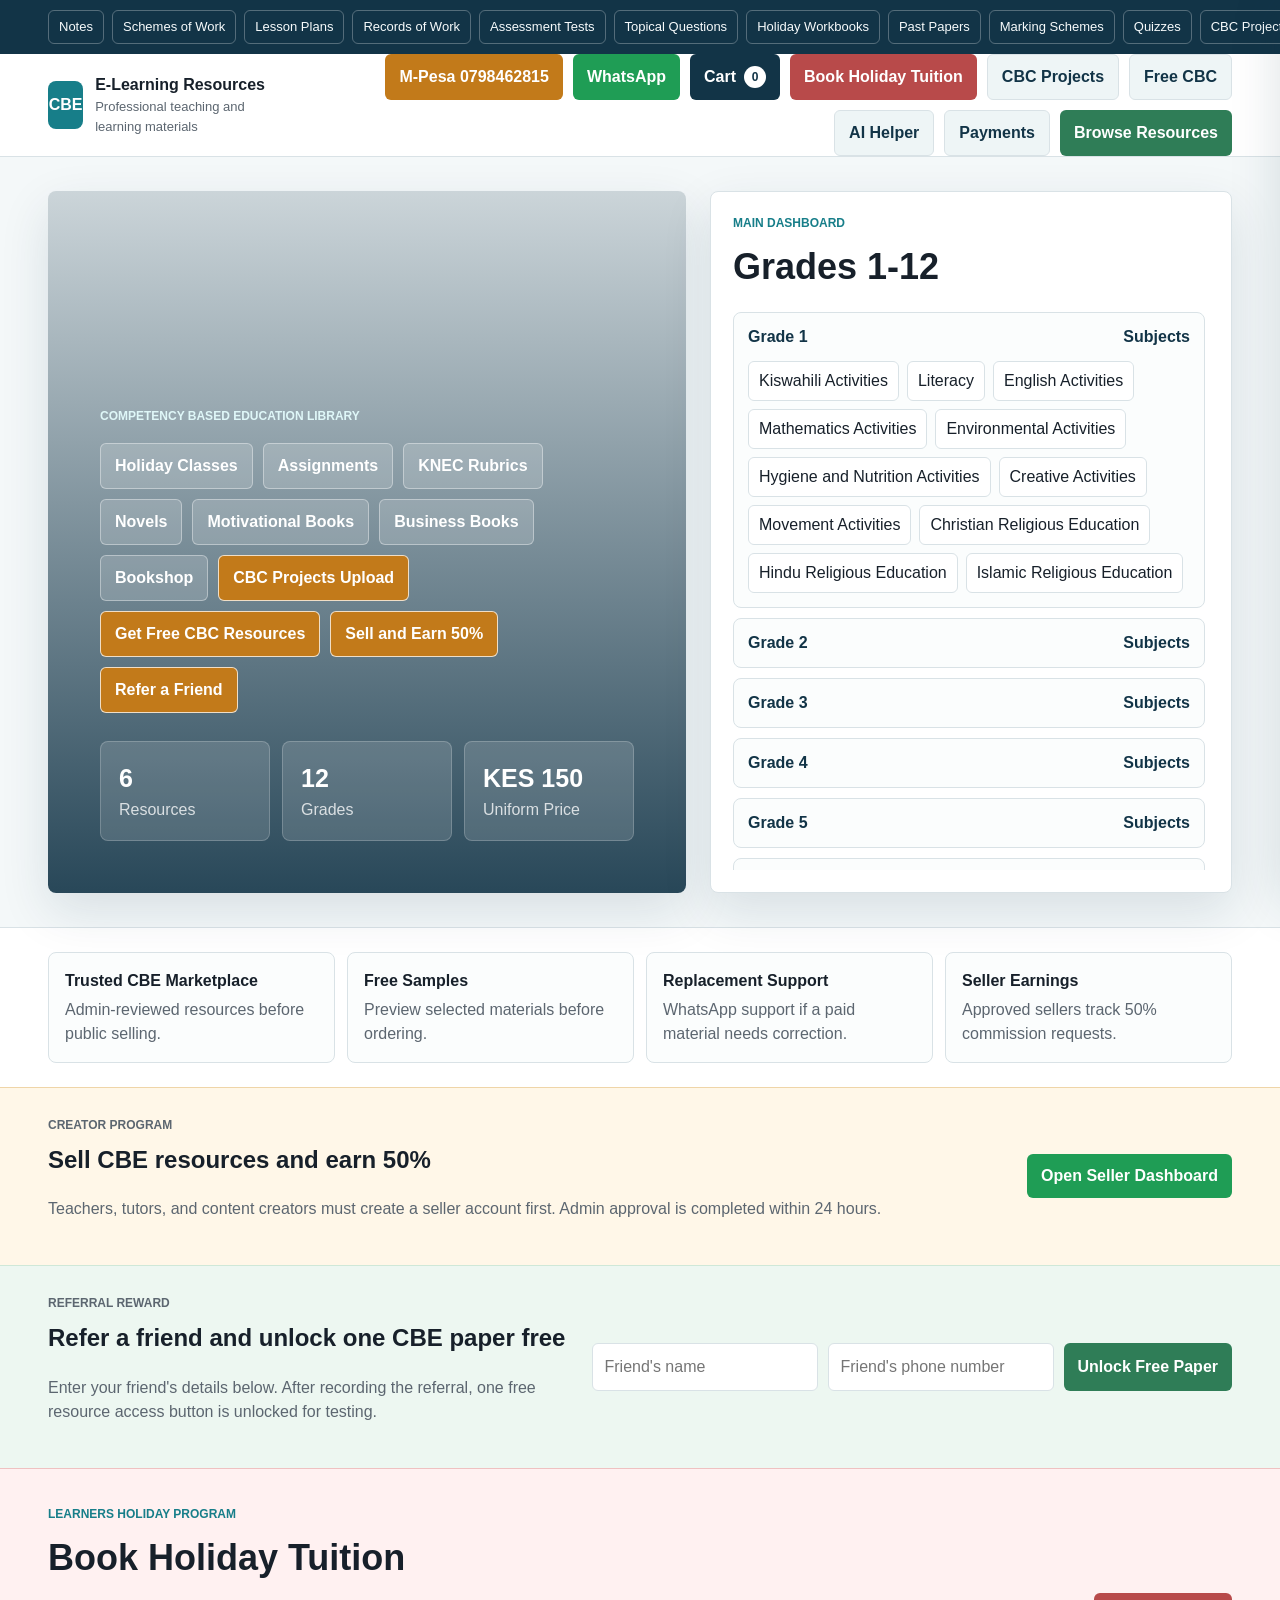
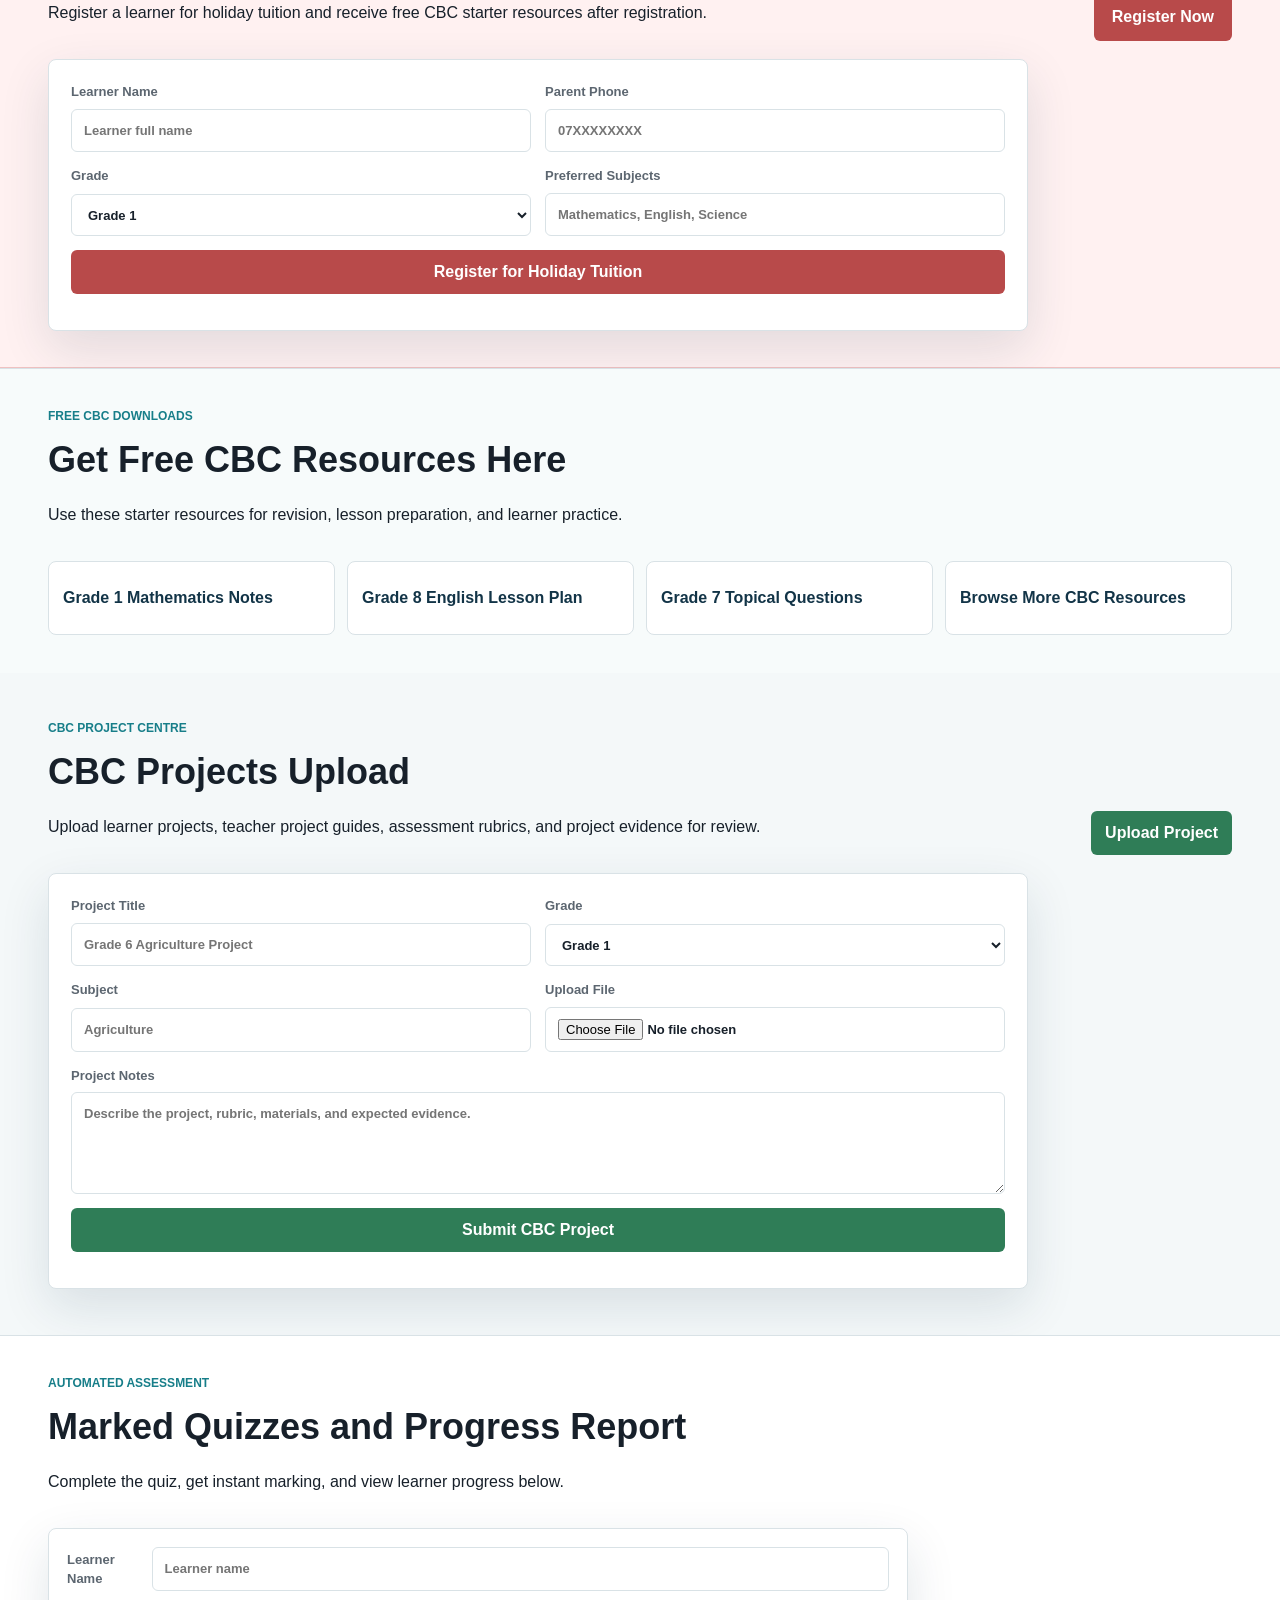
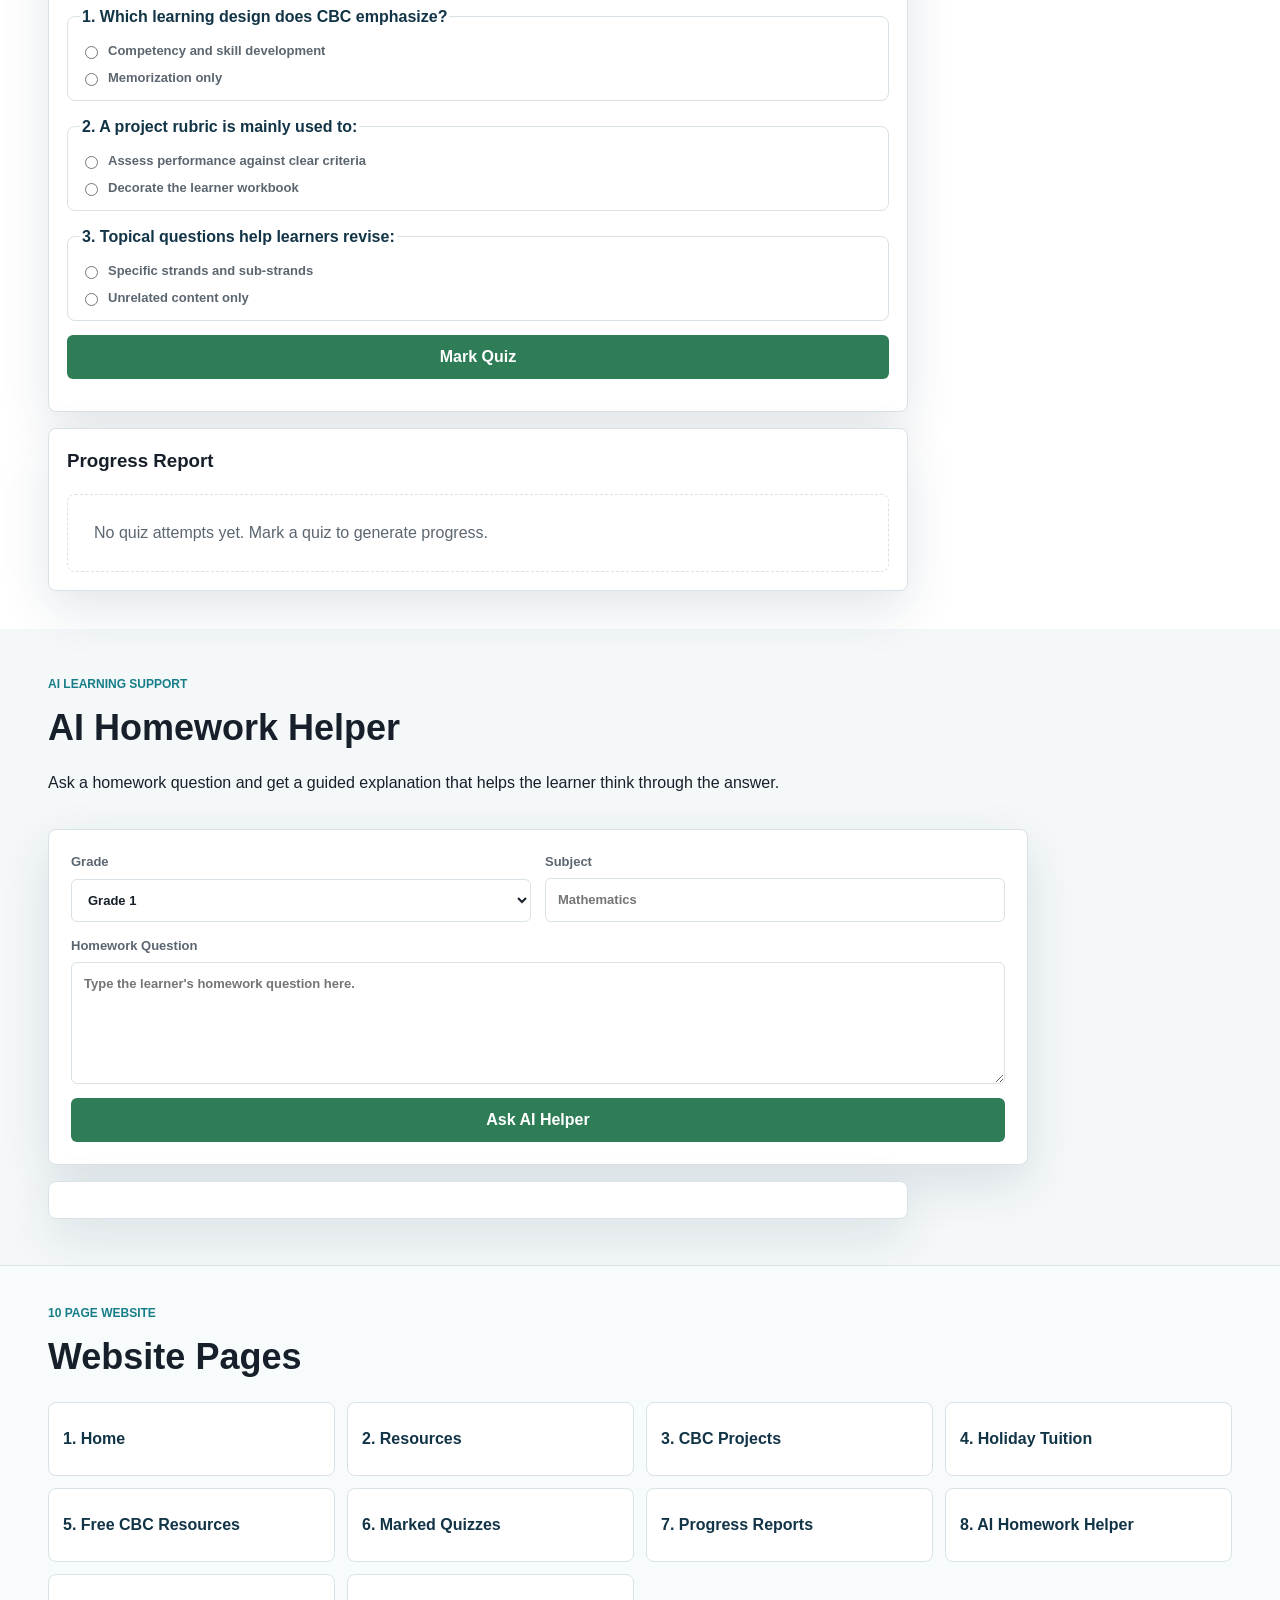
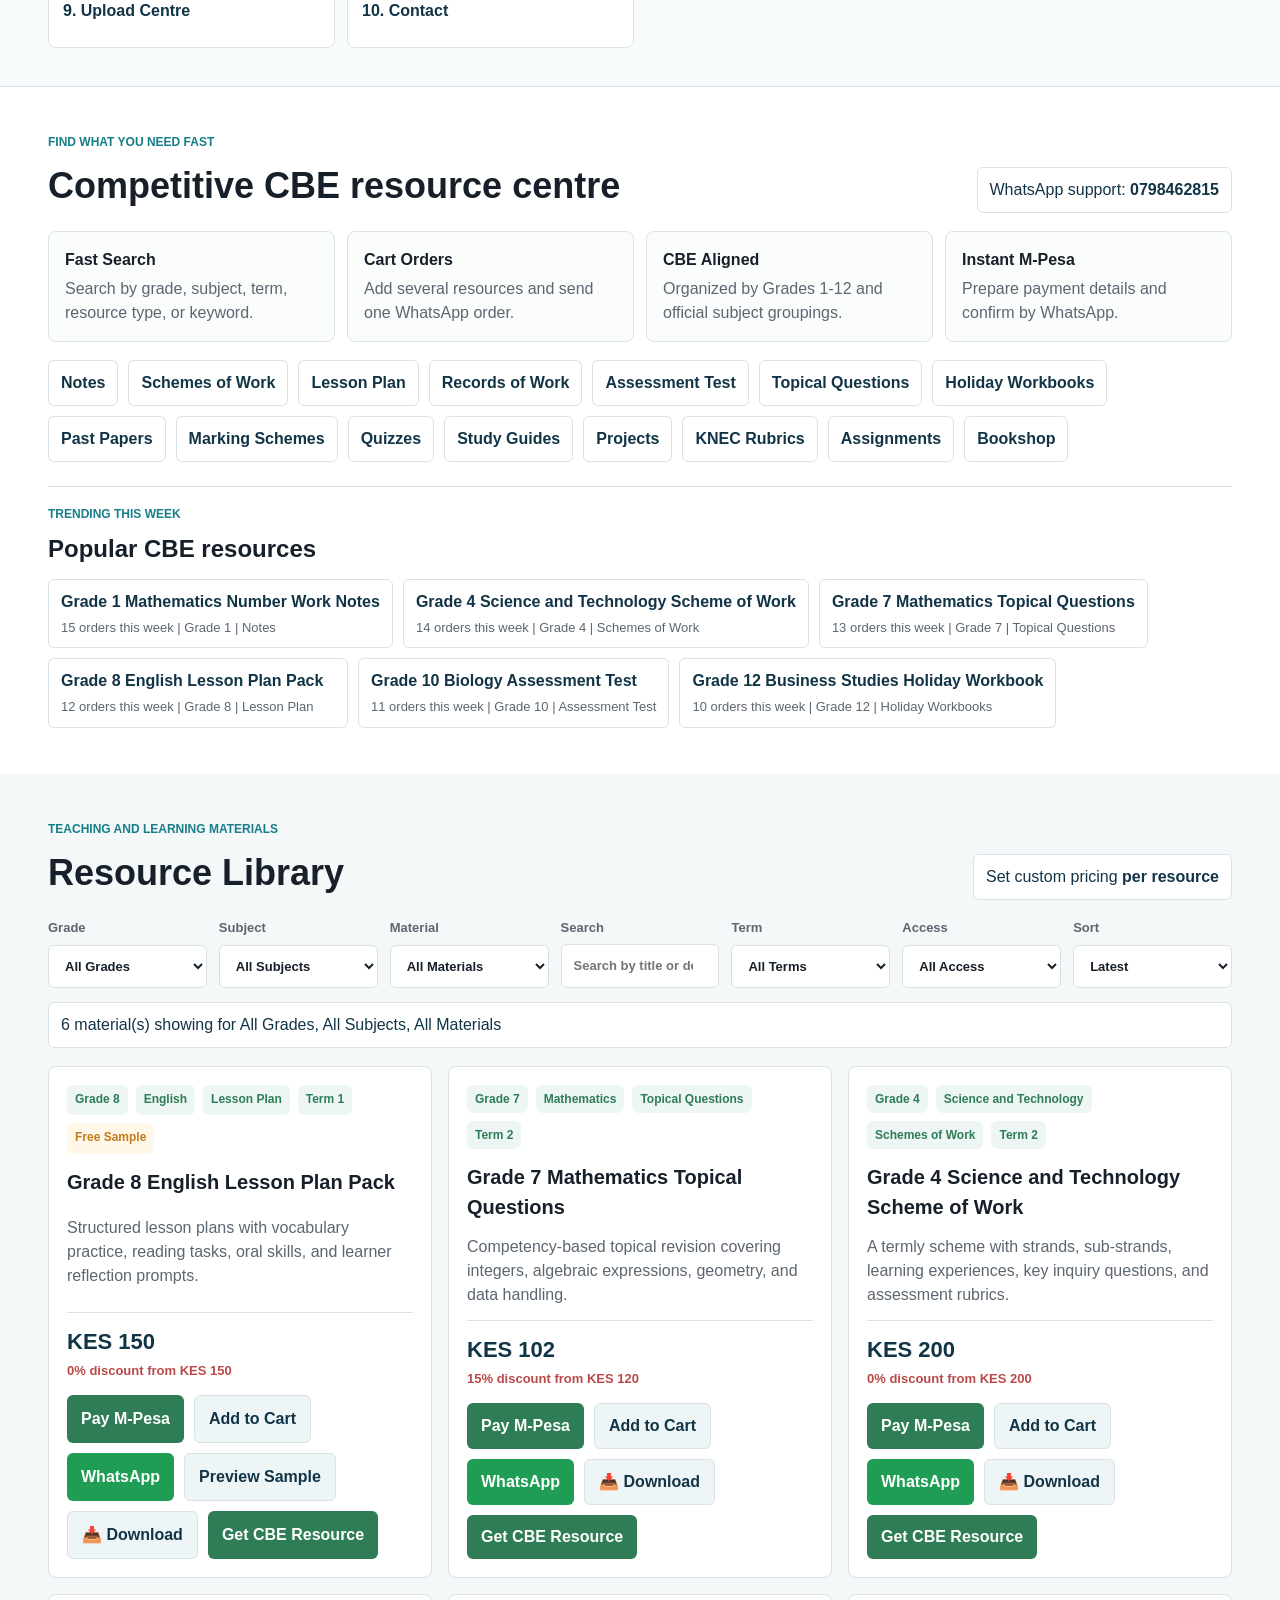
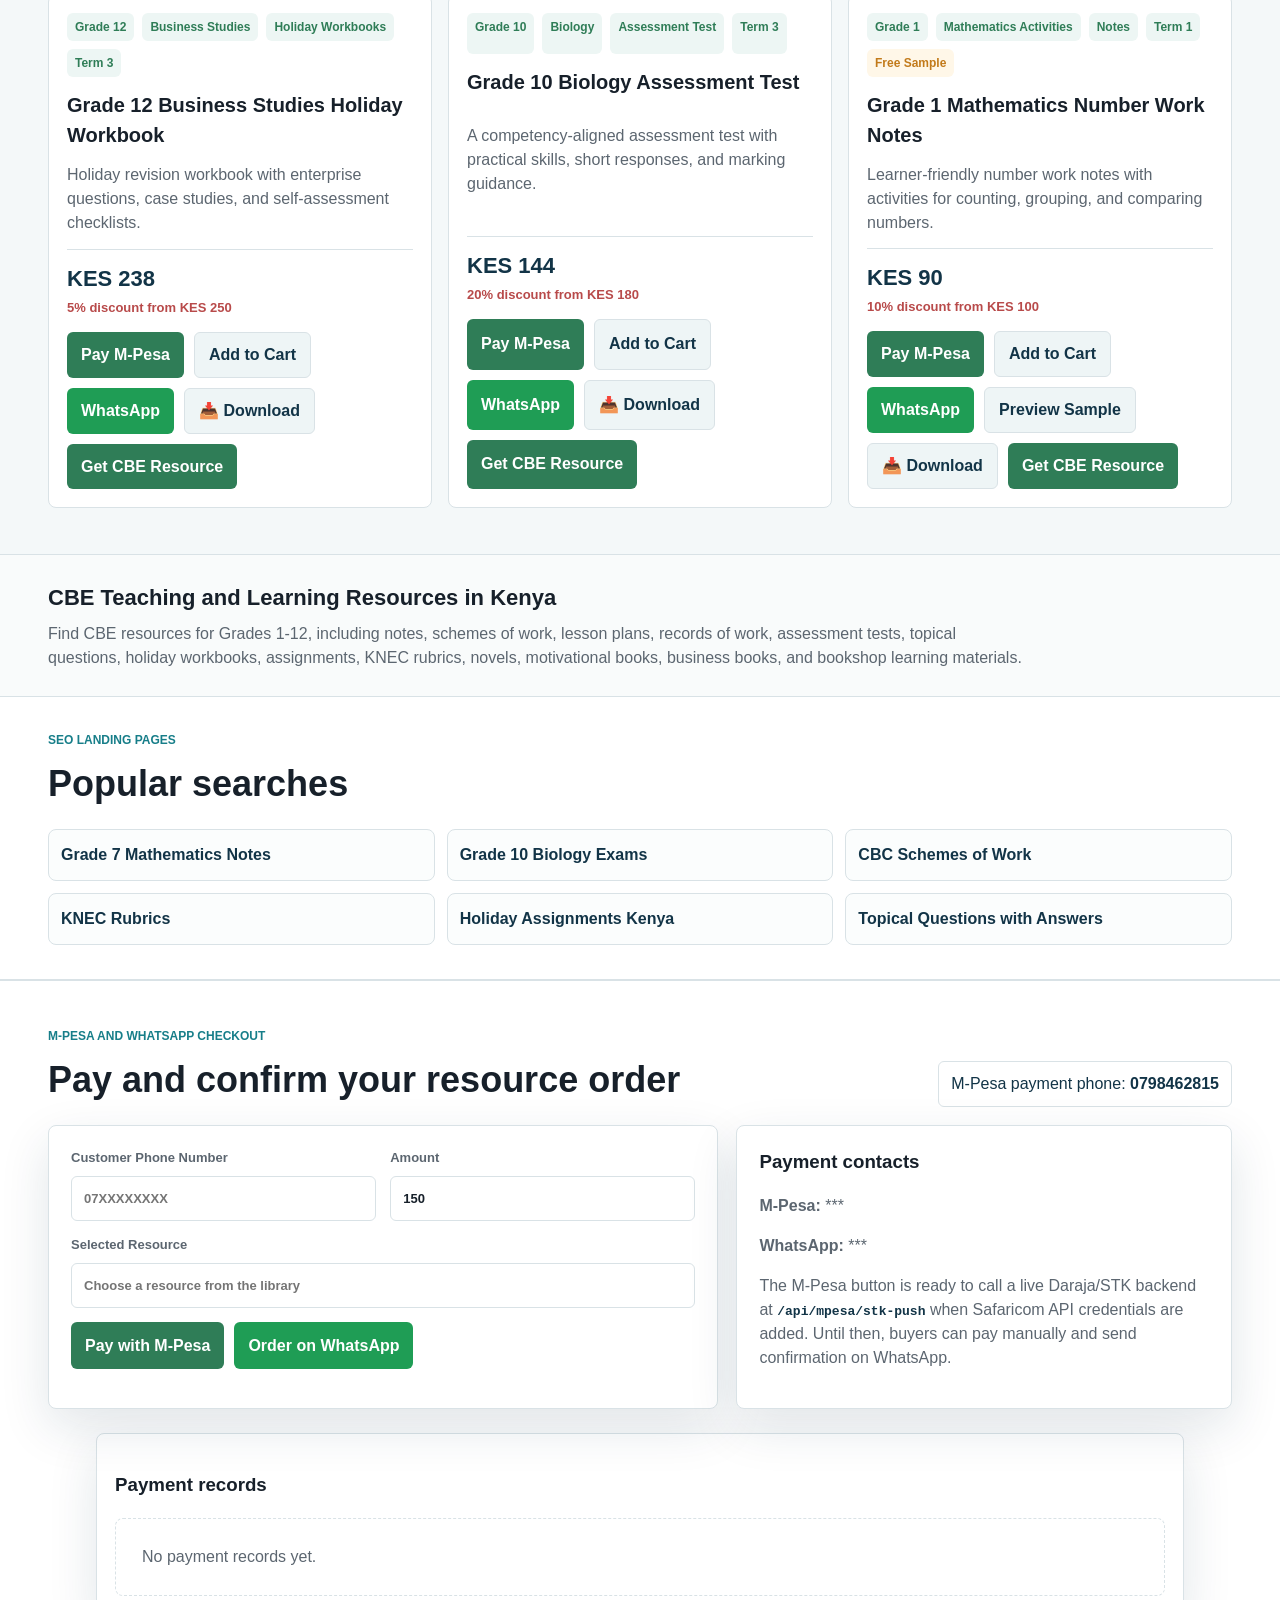
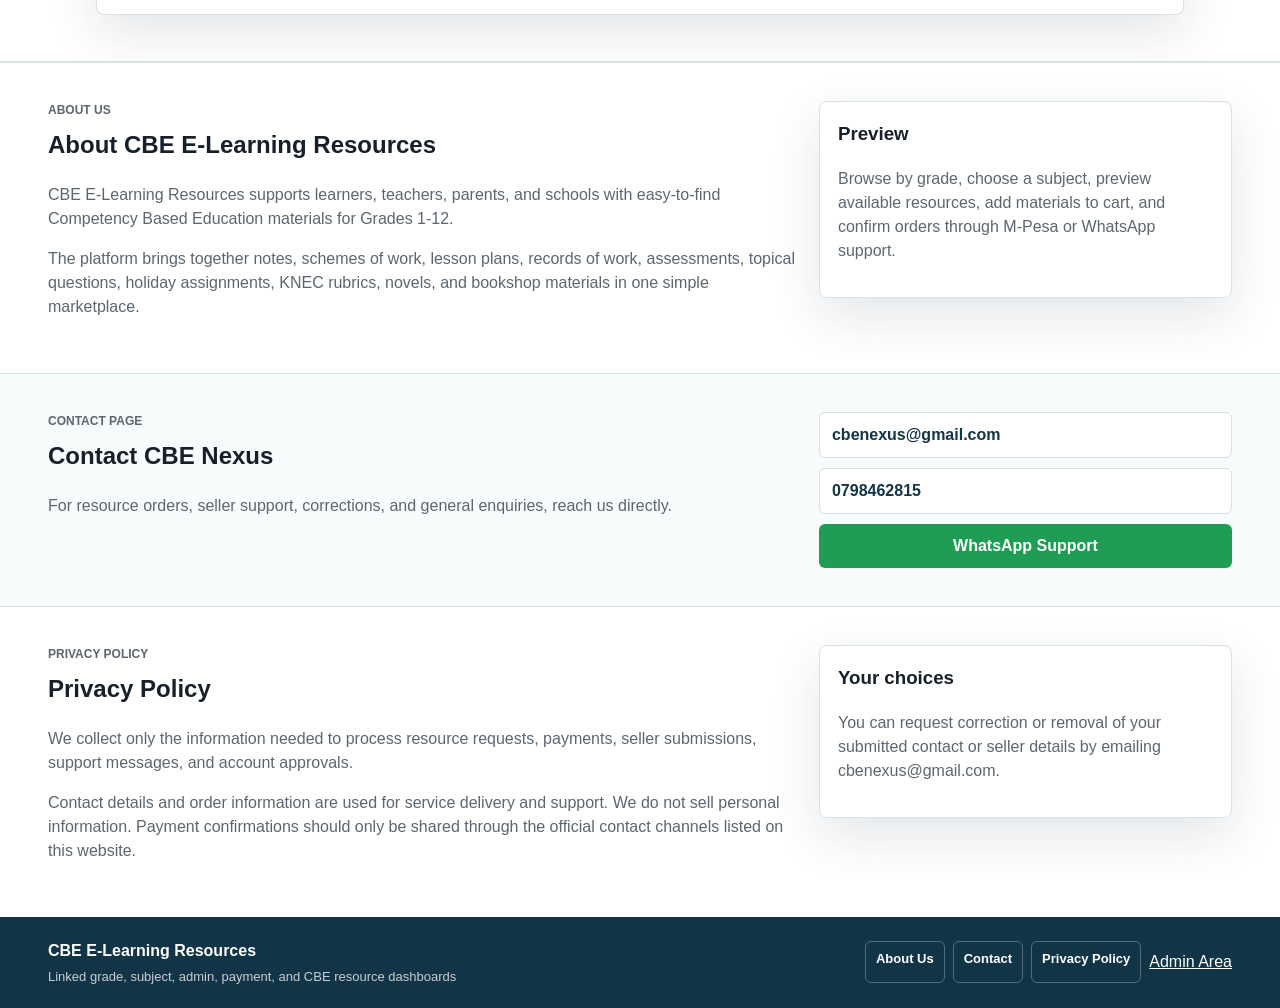
==== commit 42810577: "Add files via upload" ====
--- a/index.html
+++ b/index.html
@@ -27,9 +27,9 @@
         "description": "Professional CBE teaching and learning resources for Grades 1-12 in Kenya.",
         "url": "https://example.com/",
         "areaServed": "Kenya",
-        "telephone": "+254798462815",
+        "telephone": "+254xxx",
         "sameAs": [
-          "https://wa.me/254798462815"
+          "https://wa.me/254xxx"
         ],
         "hasOfferCatalog": {
           "@type": "OfferCatalog",
@@ -75,15 +75,14 @@
           </span>
         </a>
         <div class="nav-actions">
-          <a class="mpesa-header-button" href="#payments" id="headerMpesaButton">M-Pesa 0798462815</a>
-          <a class="whatsapp-button" href="https://wa.me/254798462815" target="_blank" rel="noopener">WhatsApp</a>
+          <a class="mpesa-header-button" href="#payments" id="headerMpesaButton">M-Pesa ***</a>
+          <a class="whatsapp-button" href="https://wa.me/254xxx" target="_blank" rel="noopener">WhatsApp</a>
           <button class="cart-button" id="cartButton" type="button">Cart <span id="cartCount">0</span></button>
           <a class="danger-blink-button" href="#holidayTuition">Book Holiday Tuition</a>
           <a class="ghost-button" href="#cbcProjects">CBC Projects</a>
           <a class="ghost-button" href="#freeCbcResources">Free CBC</a>
           <a class="ghost-button" href="#aiHomework">AI Helper</a>
           <a class="ghost-button" href="#payments">Payments</a>
-          <a class="ghost-button" href="#adminLogin">Admin Login</a>
           <a class="primary-button" href="#resources">Browse Resources</a>
         </div>
       </nav>
@@ -240,7 +239,7 @@
               </label>
               <label>
                 Price
-                <input id="sellerPriceInput" type="number" min="0" value="150" required>
+                <input id="sellerPriceInput" type="number" min="0" required placeholder="Enter custom price">
               </label>
             </div>
             <div class="form-row">
@@ -287,6 +286,10 @@
                 <button class="secondary-button" type="submit">Request Withdrawal</button>
               </form>
               <p id="withdrawStatus" class="form-status" aria-live="polite"></p>
+            </div>
+            <div class="seller-storage">
+              <h3>Seller storage</h3>
+              <p id="sellerStorageInfo">Seller storage usage: 0 B of 20 GB available.</p>
             </div>
           </aside>
         </div>
@@ -489,7 +492,7 @@
             <p class="eyebrow">Find what you need fast</p>
             <h2>Competitive CBE resource centre</h2>
           </div>
-          <div class="price-pill">WhatsApp support: <strong>0798462815</strong></div>
+          <div class="price-pill">WhatsApp support: <strong>***</strong></div>
         </div>
         <div class="feature-grid">
           <article>
@@ -525,7 +528,7 @@
             <p class="eyebrow">Teaching and learning materials</p>
             <h2>Resource Library</h2>
           </div>
-          <div class="price-pill">Uniform price: <strong>KES 150</strong></div>
+        <div class="price-pill">Set custom pricing <strong>per resource</strong></div>
         </div>
 
         <div class="filters" aria-label="Resource filters">
@@ -609,7 +612,7 @@
             <p class="eyebrow">M-Pesa and WhatsApp checkout</p>
             <h2>Pay and confirm your resource order</h2>
           </div>
-          <div class="price-pill">M-Pesa payment phone: <strong>0798462815</strong></div>
+          <div class="price-pill">M-Pesa payment phone: <strong>***</strong></div>
         </div>
 
         <div class="payment-layout">
@@ -630,15 +633,15 @@
             </label>
             <div class="payment-actions">
               <button class="primary-button" type="submit">Pay with M-Pesa</button>
-              <a id="whatsappOrderButton" class="whatsapp-button" href="https://wa.me/254798462815" target="_blank" rel="noopener">Order on WhatsApp</a>
+              <a id="whatsappOrderButton" class="whatsapp-button" href="https://wa.me/254xxx" target="_blank" rel="noopener">Order on WhatsApp</a>
             </div>
             <p id="paymentStatus" class="form-status" aria-live="polite"></p>
           </form>
 
           <div class="payment-card">
             <h3>Payment contacts</h3>
-            <p><strong>M-Pesa:</strong> 0798462815</p>
-            <p><strong>WhatsApp:</strong> 0798462815</p>
+            <p><strong>M-Pesa:</strong> ***</p>
+            <p><strong>WhatsApp:</strong> ***</p>
             <p>
               The M-Pesa button is ready to call a live Daraja/STK backend at
               <code>/api/mpesa/stk-push</code> when Safaricom API credentials are added.
@@ -652,14 +655,18 @@
         </div>
       </section>
 
-      <section id="adminLogin" class="admin-login-band">
+      <section id="adminLogin" class="admin-login-band hidden-section" aria-hidden="true">
         <div class="admin-login-card">
           <div>
             <p class="eyebrow">Secure admin access</p>
             <h2>Admin Login</h2>
-            <p>Enter the admin username and password to manage CBE resources and seller approvals.</p>
+            <p>Enter the official admin email, username, and password to manage CBE resources and seller approvals. Official email: ***@gmail.com</p>
           </div>
           <form id="adminLoginForm" class="admin-login-form">
+            <label>
+              Email
+              <input id="adminEmailInput" type="email" autocomplete="email" required placeholder="***@gmail.com">
+            </label>
             <label>
               Username
               <input id="adminUsernameInput" autocomplete="username" required placeholder="Username">
@@ -740,7 +747,7 @@
             <div class="form-row">
               <label>
                 Price
-                <input id="priceInput" type="number" min="0" value="150" required>
+                <input id="priceInput" type="number" min="0" required placeholder="Enter price">
               </label>
               <label>
                 Discount Percentage
@@ -814,8 +821,8 @@
           </div>
           <div class="contact-actions" aria-label="Contact details">
             <a class="contact-link" href="mailto:cbenexus@gmail.com">cbenexus@gmail.com</a>
-            <a class="contact-link" href="tel:0798462815">0798462815</a>
-            <a class="whatsapp-button" href="https://wa.me/254798462815" target="_blank" rel="noopener">WhatsApp Support</a>
+            <a class="contact-link" href="tel:***">***</a>
+            <a class="whatsapp-button" href="https://wa.me/254xxx" target="_blank" rel="noopener">WhatsApp Support</a>
           </div>
         </div>
       </section>
@@ -855,6 +862,7 @@
         <a href="#about">About Us</a>
         <a href="#contact">Contact</a>
         <a href="#privacy">Privacy Policy</a>
+        <button class="ghost-button" id="adminAreaButton" type="button" style="padding: 0; background: none; border: none; cursor: pointer; color: inherit; text-decoration: underline; font: inherit;">Admin Area</button>
       </nav>
     </footer>
 
@@ -867,7 +875,7 @@
       <div id="cartItems" class="cart-items"></div>
       <div class="cart-footer">
         <strong id="cartTotal">KES 0</strong>
-        <a id="cartWhatsappButton" class="whatsapp-button" href="https://wa.me/254798462815" target="_blank" rel="noopener">Send WhatsApp Order</a>
+        <a id="cartWhatsappButton" class="whatsapp-button" href="https://wa.me/254xxx" target="_blank" rel="noopener">Send WhatsApp Order</a>
       </div>
     </aside>
     <script src="app.js"></script>
--- a/styles.css
+++ b/styles.css
@@ -551,6 +551,21 @@
   margin: 0 0 8px;
 }
 
+.seller-storage {
+  margin-top: 18px;
+  border-top: 1px solid var(--line);
+  padding-top: 18px;
+}
+
+.seller-storage h3 {
+  margin: 0 0 8px;
+}
+
+.seller-storage p {
+  color: var(--muted);
+  margin: 0;
+}
+
 .withdraw-form {
   display: grid;
   gap: 10px;
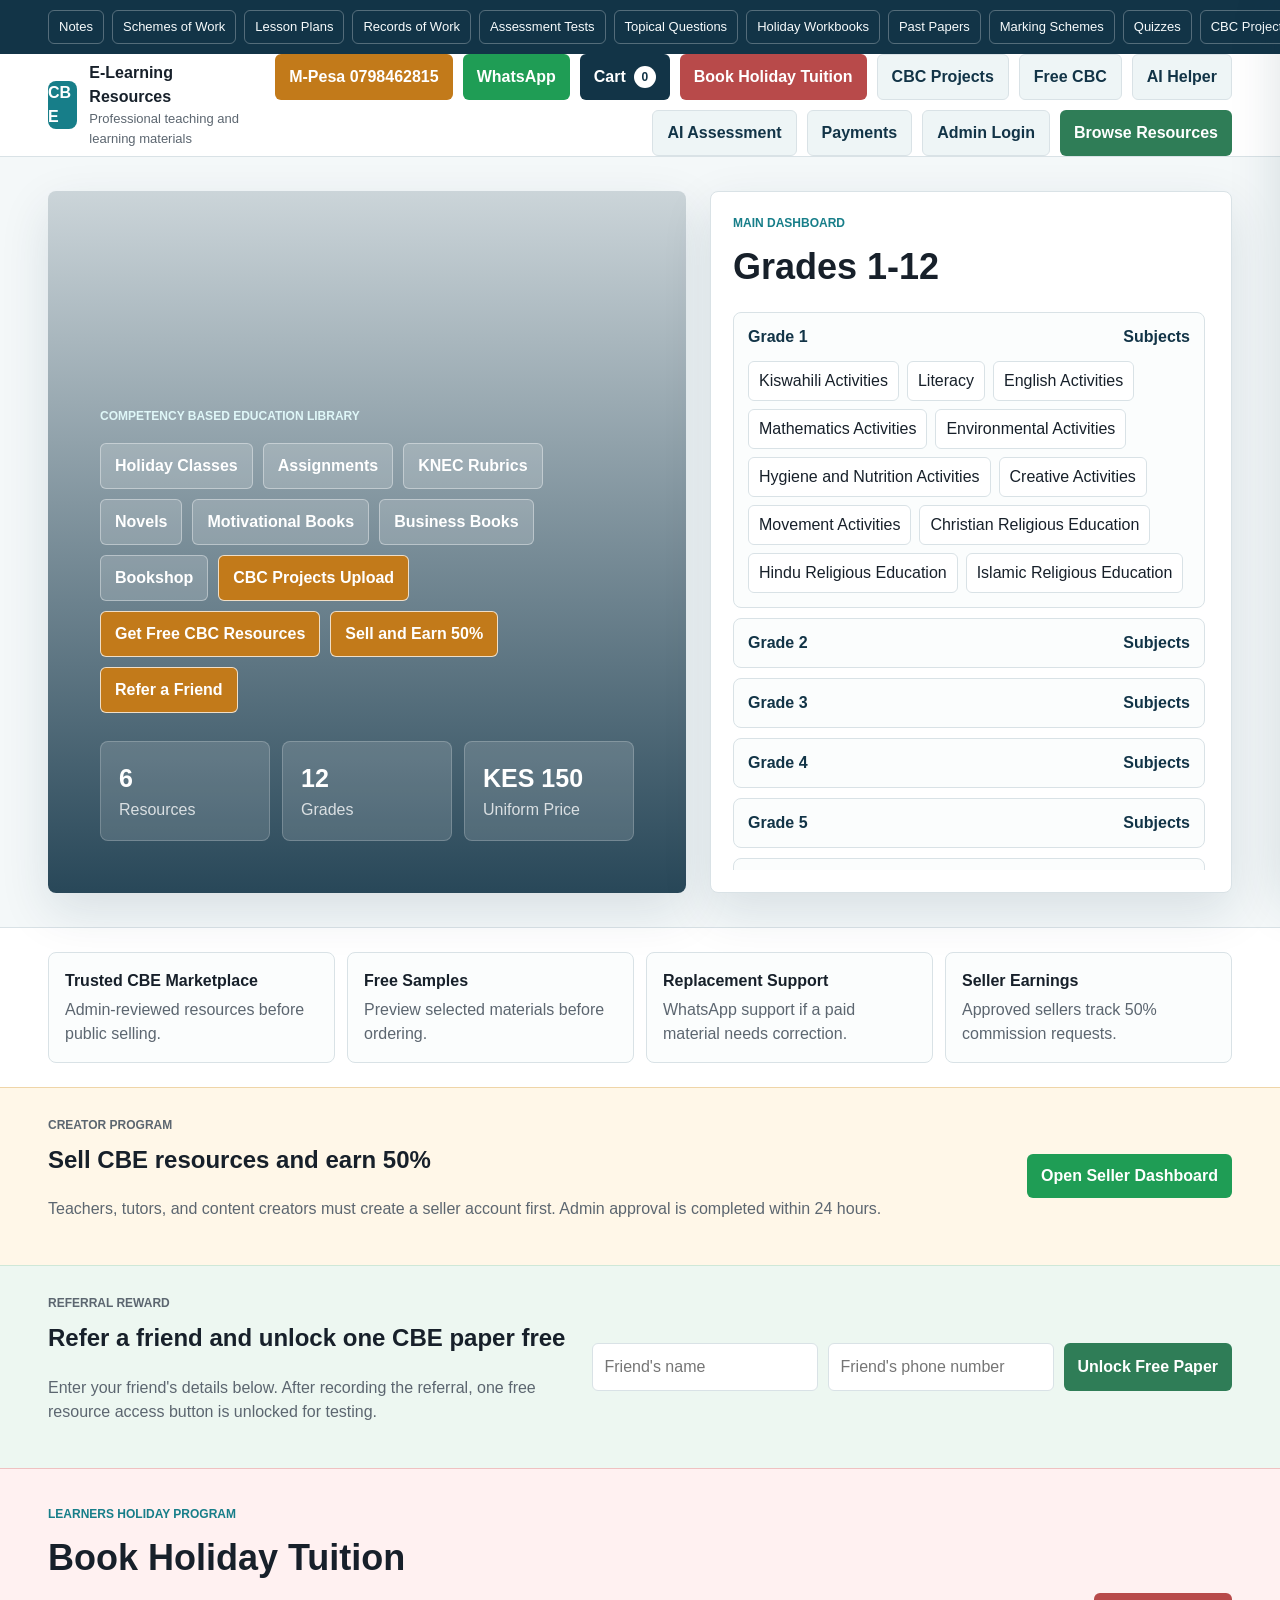
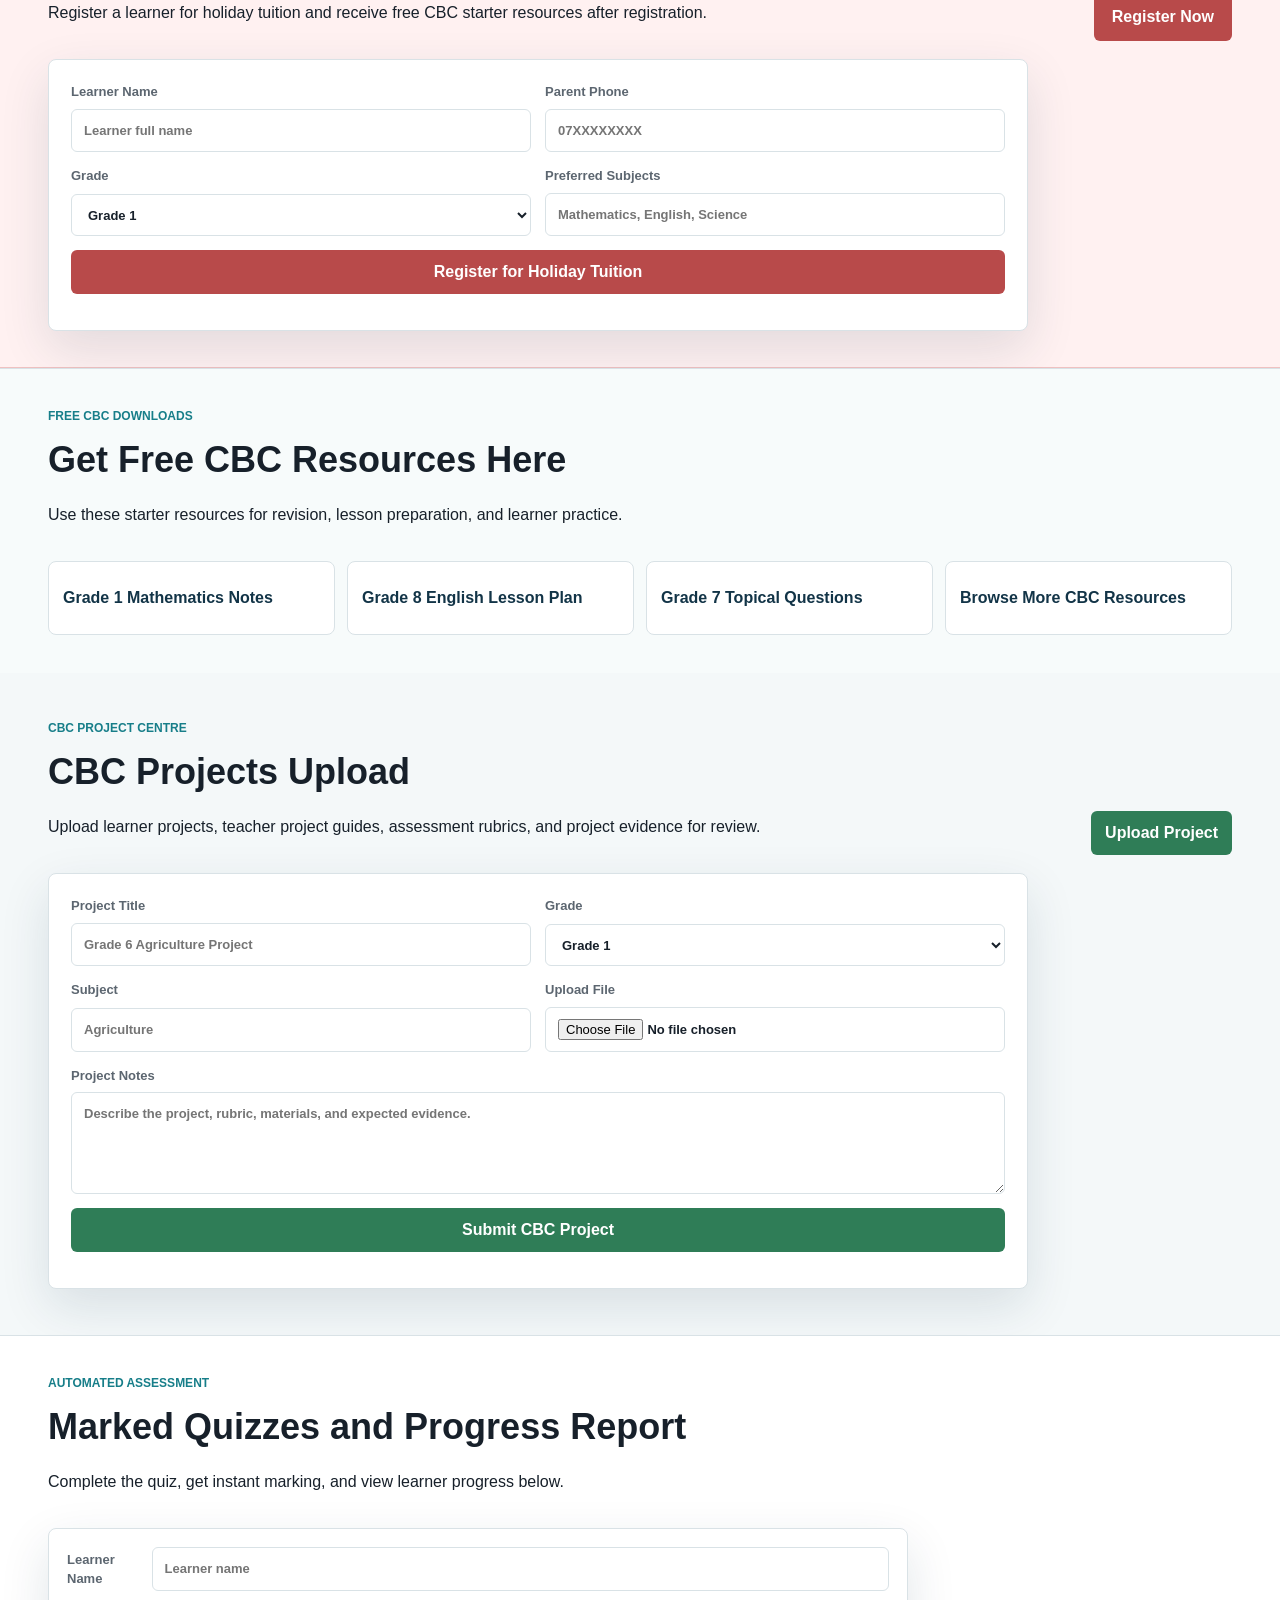
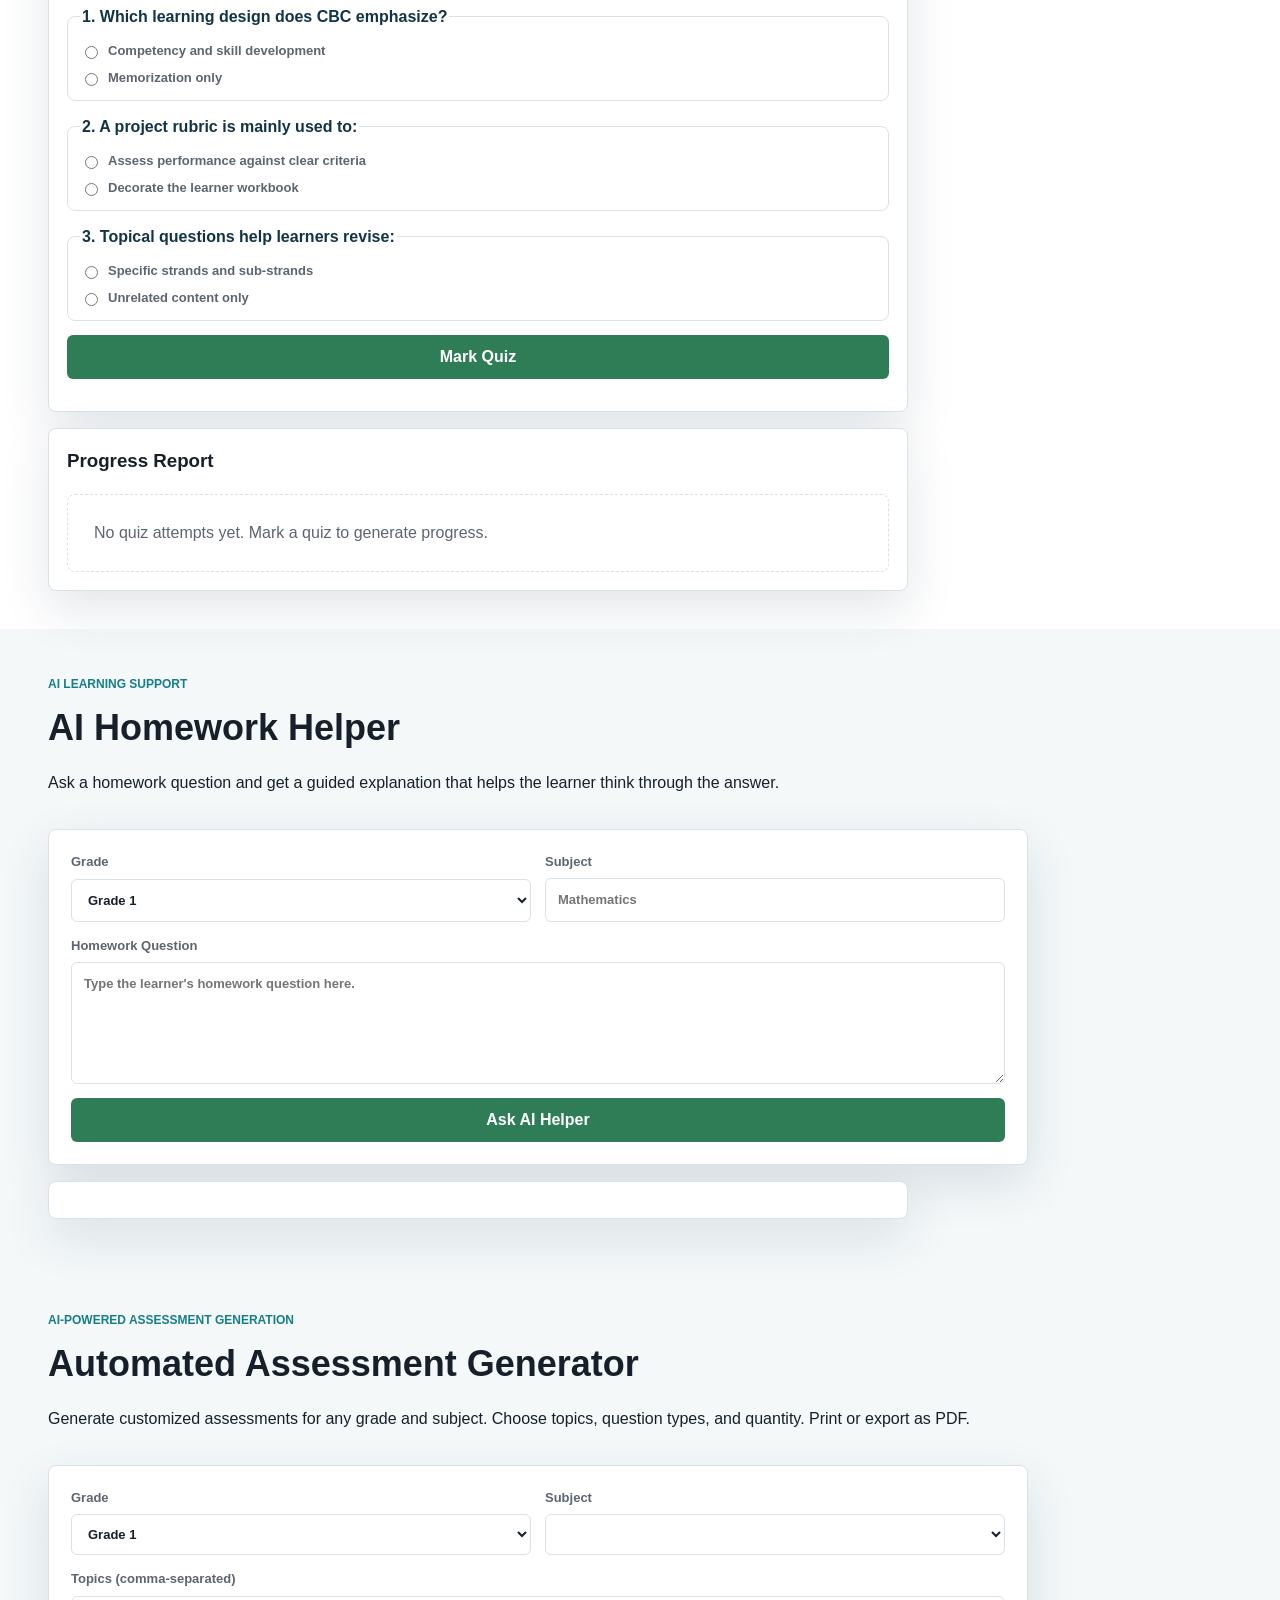
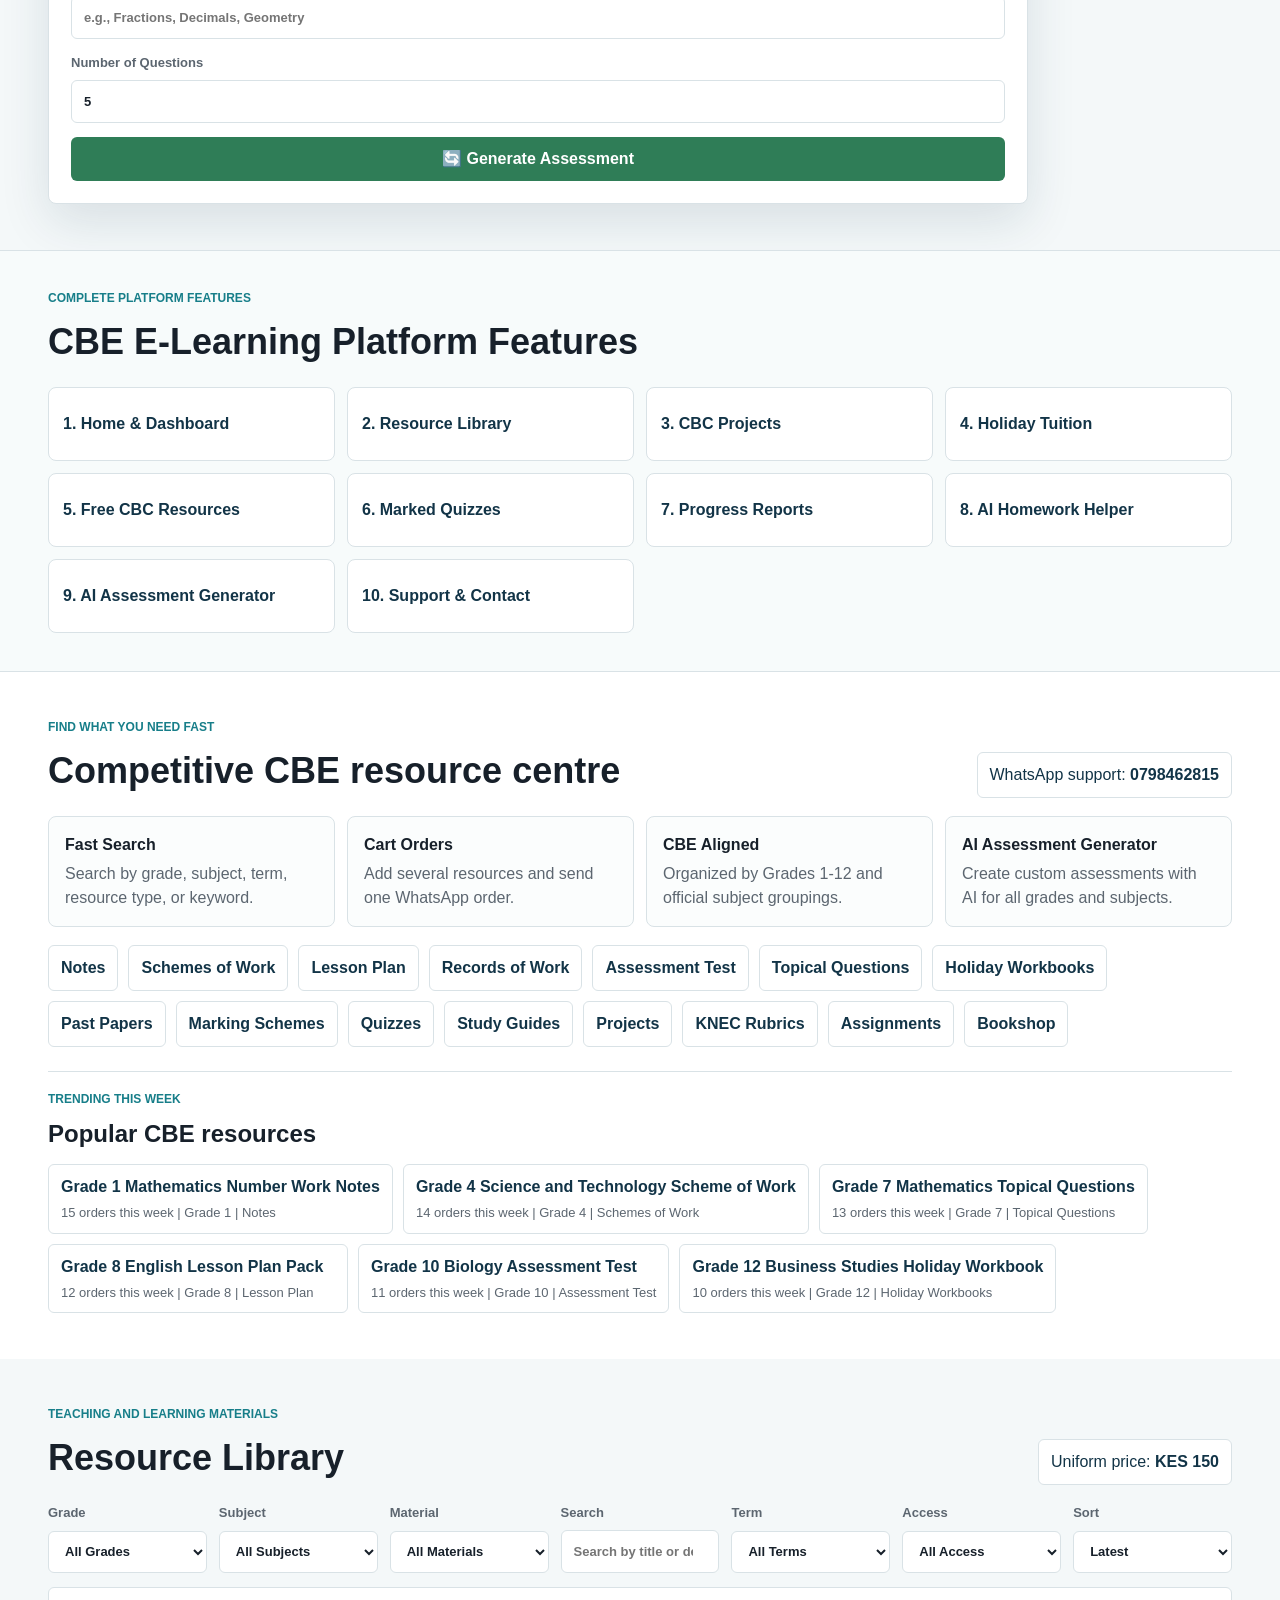
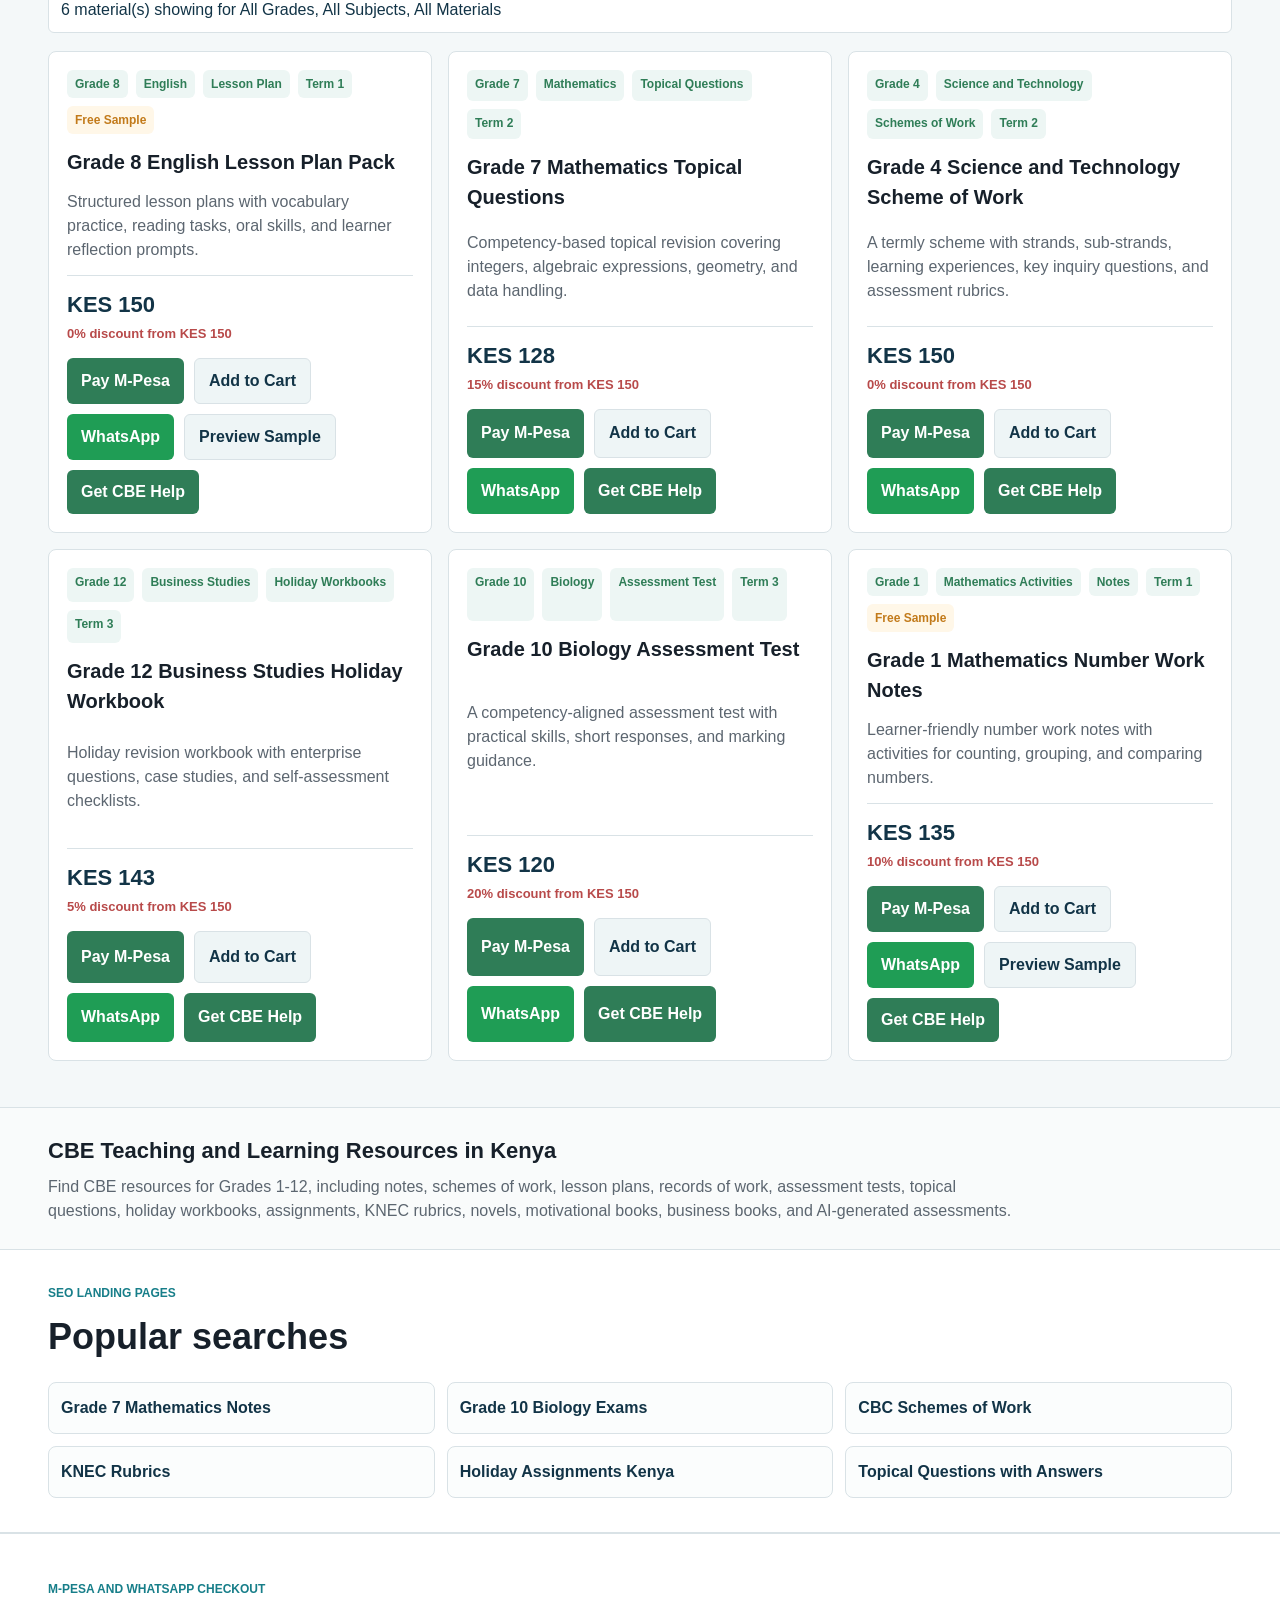
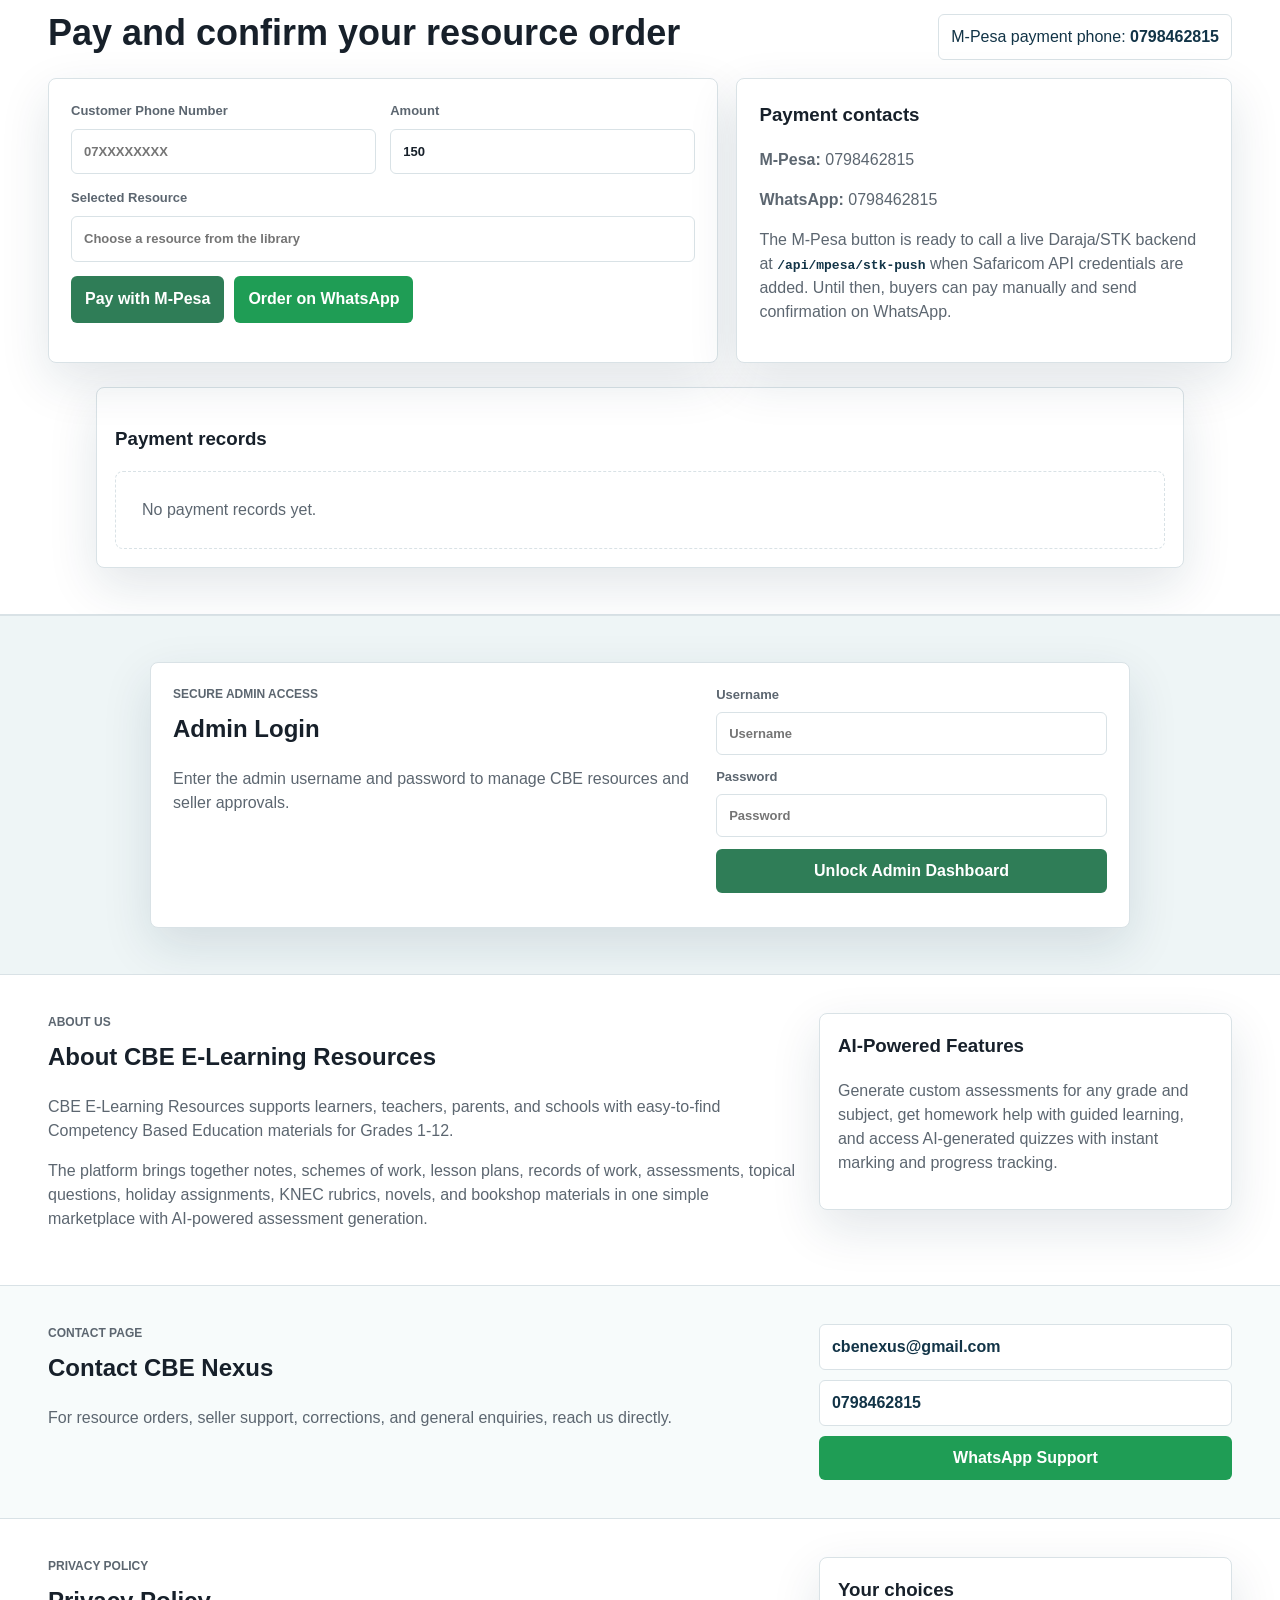
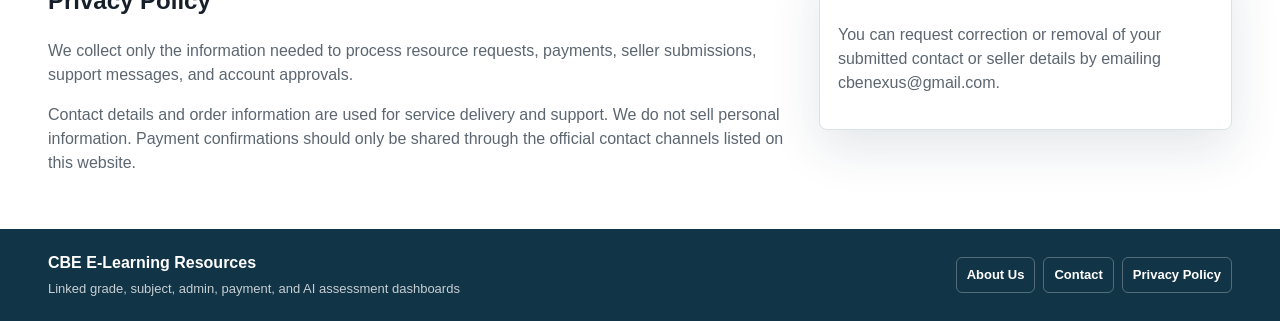
==== commit cb1965f2: "Add Automated Assessment Generator section with AI-generated questions for all grades and subjects" ====
--- a/index.html
+++ b/index.html
@@ -4,14 +4,14 @@
     <meta charset="utf-8">
     <meta name="viewport" content="width=device-width, initial-scale=1">
     <title>CBE E-Learning Resources</title>
-    <meta name="description" content="CBE E-Learning Resources for Grades 1-12: notes, schemes of work, lesson plans, records of work, assessment tests, topical questions, holiday workbooks, KNEC rubrics, assignments, novels, and bookshop resources.">
-    <meta name="keywords" content="CBE resources, CBC resources Kenya, Grade 1 notes, Grade 12 notes, schemes of work, lesson plans, records of work, assessment tests, topical questions, holiday workbooks, KNEC rubrics, assignments, Kenya e-learning">
+    <meta name="description" content="CBE E-Learning Resources for Grades 1-12: notes, schemes of work, lesson plans, records of work, assessment tests, topical questions, holiday workbooks, KNEC rubrics, and AI-generated assessments.">
+    <meta name="keywords" content="CBE resources, CBC resources Kenya, Grade 1 notes, Grade 12 notes, schemes of work, lesson plans, records of work, assessment tests, topical questions, holiday workbooks, AI assessment generator">
     <meta name="author" content="CBE E-Learning Resources">
     <meta name="robots" content="index, follow">
     <link rel="canonical" href="https://example.com/">
     <meta property="og:type" content="website">
     <meta property="og:title" content="CBE E-Learning Resources for Grades 1-12">
-    <meta property="og:description" content="Professional CBE teaching and learning materials, including notes, schemes of work, lesson plans, assessments, topical questions, KNEC rubrics, assignments, novels, and bookshop resources.">
+    <meta property="og:description" content="Professional CBE teaching and learning materials, including notes, schemes of work, lesson plans, assessments, topical questions, KNEC rubrics, and AI-generated assessments for all grades and subjects.">
     <meta property="og:image" content="assets/cbe-classroom.svg">
     <meta property="og:url" content="https://example.com/">
     <meta name="twitter:card" content="summary_large_image">
@@ -27,9 +27,9 @@
         "description": "Professional CBE teaching and learning resources for Grades 1-12 in Kenya.",
         "url": "https://example.com/",
         "areaServed": "Kenya",
-        "telephone": "+254xxx",
+        "telephone": "+254798462815",
         "sameAs": [
-          "https://wa.me/254xxx"
+          "https://wa.me/254798462815"
         ],
         "hasOfferCatalog": {
           "@type": "OfferCatalog",
@@ -63,6 +63,7 @@
         <a href="#cbcProjects">CBC Projects</a>
         <a href="#holidayTuition">Holiday Tuition</a>
         <a href="#aiHomework">AI Homework Helper</a>
+        <a href="#automatedAssessment">AI Assessment Generator</a>
         <a href="#resources" data-material-link="Study Guides">Study Guides</a>
       </div>
 
@@ -75,14 +76,16 @@
           </span>
         </a>
         <div class="nav-actions">
-          <a class="mpesa-header-button" href="#payments" id="headerMpesaButton">M-Pesa ***</a>
-          <a class="whatsapp-button" href="https://wa.me/254xxx" target="_blank" rel="noopener">WhatsApp</a>
+          <a class="mpesa-header-button" href="#payments" id="headerMpesaButton">M-Pesa 0798462815</a>
+          <a class="whatsapp-button" href="https://wa.me/254798462815" target="_blank" rel="noopener">WhatsApp</a>
           <button class="cart-button" id="cartButton" type="button">Cart <span id="cartCount">0</span></button>
           <a class="danger-blink-button" href="#holidayTuition">Book Holiday Tuition</a>
           <a class="ghost-button" href="#cbcProjects">CBC Projects</a>
           <a class="ghost-button" href="#freeCbcResources">Free CBC</a>
           <a class="ghost-button" href="#aiHomework">AI Helper</a>
+          <a class="ghost-button" href="#automatedAssessment">AI Assessment</a>
           <a class="ghost-button" href="#payments">Payments</a>
+          <a class="ghost-button" href="#adminLogin">Admin Login</a>
           <a class="primary-button" href="#resources">Browse Resources</a>
         </div>
       </nav>
@@ -239,7 +242,7 @@
               </label>
               <label>
                 Price
-                <input id="sellerPriceInput" type="number" min="0" required placeholder="Enter custom price">
+                <input id="sellerPriceInput" type="number" min="0" value="150" required>
               </label>
             </div>
             <div class="form-row">
@@ -286,10 +289,6 @@
                 <button class="secondary-button" type="submit">Request Withdrawal</button>
               </form>
               <p id="withdrawStatus" class="form-status" aria-live="polite"></p>
-            </div>
-            <div class="seller-storage">
-              <h3>Seller storage</h3>
-              <p id="sellerStorageInfo">Seller storage usage: 0 B of 20 GB available.</p>
             </div>
           </aside>
         </div>
@@ -465,24 +464,57 @@
         <div id="homeworkAnswer" class="ai-answer" aria-live="polite"></div>
       </section>
 
+      <section id="automatedAssessment" class="content-band">
+        <div class="section-heading">
+          <div>
+            <p class="eyebrow">AI-powered assessment generation</p>
+            <h2>Automated Assessment Generator</h2>
+            <p>Generate customized assessments for any grade and subject. Choose topics, question types, and quantity. Print or export as PDF.</p>
+          </div>
+        </div>
+        <form id="assessmentForm" class="admin-form feature-form">
+          <div class="form-row">
+            <label>
+              Grade
+              <select id="assessmentGradeInput" required></select>
+            </label>
+            <label>
+              Subject
+              <select id="assessmentSubjectInput" required></select>
+            </label>
+          </div>
+          <label>
+            Topics (comma-separated)
+            <input id="assessmentTopicsInput" required placeholder="e.g., Fractions, Decimals, Geometry" type="text">
+          </label>
+          <label>
+            Number of Questions
+            <input id="assessmentQuestionsInput" required placeholder="5" type="number" min="1" max="50" value="5">
+          </label>
+          <button class="primary-button" type="submit">🔄 Generate Assessment</button>
+        </form>
+        <div id="assessmentOutput" class="assessment-output" aria-live="polite"></div>
+        <p id="assessmentStatus" class="form-status" aria-live="polite"></p>
+      </section>
+
       <section class="page-directory info-band info-band-light" aria-label="Website pages">
         <div class="section-heading">
           <div>
-            <p class="eyebrow">10 page website</p>
-            <h2>Website Pages</h2>
+            <p class="eyebrow">Complete platform features</p>
+            <h2>CBE E-Learning Platform Features</h2>
           </div>
         </div>
         <div class="download-grid">
-          <a class="download-tile" href="index.html">1. Home</a>
-          <a class="download-tile" href="resources.html">2. Resources</a>
+          <a class="download-tile" href="index.html">1. Home & Dashboard</a>
+          <a class="download-tile" href="resources.html">2. Resource Library</a>
           <a class="download-tile" href="projects.html">3. CBC Projects</a>
           <a class="download-tile" href="tuition.html">4. Holiday Tuition</a>
           <a class="download-tile" href="free-resources.html">5. Free CBC Resources</a>
           <a class="download-tile" href="quizzes.html">6. Marked Quizzes</a>
           <a class="download-tile" href="progress.html">7. Progress Reports</a>
           <a class="download-tile" href="homework-helper.html">8. AI Homework Helper</a>
-          <a class="download-tile" href="upload.html">9. Upload Centre</a>
-          <a class="download-tile" href="contact.html">10. Contact</a>
+          <a class="download-tile" href="assessment.html">9. AI Assessment Generator</a>
+          <a class="download-tile" href="contact.html">10. Support & Contact</a>
         </div>
       </section>
 
@@ -492,7 +524,7 @@
             <p class="eyebrow">Find what you need fast</p>
             <h2>Competitive CBE resource centre</h2>
           </div>
-          <div class="price-pill">WhatsApp support: <strong>***</strong></div>
+          <div class="price-pill">WhatsApp support: <strong>0798462815</strong></div>
         </div>
         <div class="feature-grid">
           <article>
@@ -508,8 +540,8 @@
             <span>Organized by Grades 1-12 and official subject groupings.</span>
           </article>
           <article>
-            <strong>Instant M-Pesa</strong>
-            <span>Prepare payment details and confirm by WhatsApp.</span>
+            <strong>AI Assessment Generator</strong>
+            <span>Create custom assessments with AI for all grades and subjects.</span>
           </article>
         </div>
         <div class="quick-types" id="quickTypes" aria-label="Quick resource type buttons"></div>
@@ -528,7 +560,7 @@
             <p class="eyebrow">Teaching and learning materials</p>
             <h2>Resource Library</h2>
           </div>
-        <div class="price-pill">Set custom pricing <strong>per resource</strong></div>
+          <div class="price-pill">Uniform price: <strong>KES 150</strong></div>
         </div>
 
         <div class="filters" aria-label="Resource filters">
@@ -585,7 +617,7 @@
         <p>
           Find CBE resources for Grades 1-12, including notes, schemes of work, lesson plans,
           records of work, assessment tests, topical questions, holiday workbooks, assignments,
-          KNEC rubrics, novels, motivational books, business books, and bookshop learning materials.
+          KNEC rubrics, novels, motivational books, business books, and AI-generated assessments.
         </p>
       </section>
 
@@ -612,7 +644,7 @@
             <p class="eyebrow">M-Pesa and WhatsApp checkout</p>
             <h2>Pay and confirm your resource order</h2>
           </div>
-          <div class="price-pill">M-Pesa payment phone: <strong>***</strong></div>
+          <div class="price-pill">M-Pesa payment phone: <strong>0798462815</strong></div>
         </div>
 
         <div class="payment-layout">
@@ -633,15 +665,15 @@
             </label>
             <div class="payment-actions">
               <button class="primary-button" type="submit">Pay with M-Pesa</button>
-              <a id="whatsappOrderButton" class="whatsapp-button" href="https://wa.me/254xxx" target="_blank" rel="noopener">Order on WhatsApp</a>
+              <a id="whatsappOrderButton" class="whatsapp-button" href="https://wa.me/254798462815" target="_blank" rel="noopener">Order on WhatsApp</a>
             </div>
             <p id="paymentStatus" class="form-status" aria-live="polite"></p>
           </form>
 
           <div class="payment-card">
             <h3>Payment contacts</h3>
-            <p><strong>M-Pesa:</strong> ***</p>
-            <p><strong>WhatsApp:</strong> ***</p>
+            <p><strong>M-Pesa:</strong> 0798462815</p>
+            <p><strong>WhatsApp:</strong> 0798462815</p>
             <p>
               The M-Pesa button is ready to call a live Daraja/STK backend at
               <code>/api/mpesa/stk-push</code> when Safaricom API credentials are added.
@@ -655,18 +687,14 @@
         </div>
       </section>
 
-      <section id="adminLogin" class="admin-login-band hidden-section" aria-hidden="true">
+      <section id="adminLogin" class="admin-login-band">
         <div class="admin-login-card">
           <div>
             <p class="eyebrow">Secure admin access</p>
             <h2>Admin Login</h2>
-            <p>Enter the official admin email, username, and password to manage CBE resources and seller approvals. Official email: ***@gmail.com</p>
+            <p>Enter the admin username and password to manage CBE resources and seller approvals.</p>
           </div>
           <form id="adminLoginForm" class="admin-login-form">
-            <label>
-              Email
-              <input id="adminEmailInput" type="email" autocomplete="email" required placeholder="***@gmail.com">
-            </label>
             <label>
               Username
               <input id="adminUsernameInput" autocomplete="username" required placeholder="Username">
@@ -747,7 +775,7 @@
             <div class="form-row">
               <label>
                 Price
-                <input id="priceInput" type="number" min="0" required placeholder="Enter price">
+                <input id="priceInput" type="number" min="0" value="150" required>
               </label>
               <label>
                 Discount Percentage
@@ -799,14 +827,14 @@
             <p>
               The platform brings together notes, schemes of work, lesson plans, records of work,
               assessments, topical questions, holiday assignments, KNEC rubrics, novels, and bookshop
-              materials in one simple marketplace.
+              materials in one simple marketplace with AI-powered assessment generation.
             </p>
           </div>
           <div class="info-card">
-            <h3>Preview</h3>
+            <h3>AI-Powered Features</h3>
             <p>
-              Browse by grade, choose a subject, preview available resources, add materials to cart,
-              and confirm orders through M-Pesa or WhatsApp support.
+              Generate custom assessments for any grade and subject, get homework help with guided learning,
+              and access AI-generated quizzes with instant marking and progress tracking.
             </p>
           </div>
         </div>
@@ -821,8 +849,8 @@
           </div>
           <div class="contact-actions" aria-label="Contact details">
             <a class="contact-link" href="mailto:cbenexus@gmail.com">cbenexus@gmail.com</a>
-            <a class="contact-link" href="tel:***">***</a>
-            <a class="whatsapp-button" href="https://wa.me/254xxx" target="_blank" rel="noopener">WhatsApp Support</a>
+            <a class="contact-link" href="tel:0798462815">0798462815</a>
+            <a class="whatsapp-button" href="https://wa.me/254798462815" target="_blank" rel="noopener">WhatsApp Support</a>
           </div>
         </div>
       </section>
@@ -856,13 +884,12 @@
     <footer class="site-footer">
       <div>
         <strong>CBE E-Learning Resources</strong>
-        <span>Linked grade, subject, admin, payment, and CBE resource dashboards</span>
+        <span>Linked grade, subject, admin, payment, and AI assessment dashboards</span>
       </div>
       <nav class="footer-links" aria-label="Footer navigation">
         <a href="#about">About Us</a>
         <a href="#contact">Contact</a>
         <a href="#privacy">Privacy Policy</a>
-        <button class="ghost-button" id="adminAreaButton" type="button" style="padding: 0; background: none; border: none; cursor: pointer; color: inherit; text-decoration: underline; font: inherit;">Admin Area</button>
       </nav>
     </footer>
 
@@ -875,7 +902,7 @@
       <div id="cartItems" class="cart-items"></div>
       <div class="cart-footer">
         <strong id="cartTotal">KES 0</strong>
-        <a id="cartWhatsappButton" class="whatsapp-button" href="https://wa.me/254xxx" target="_blank" rel="noopener">Send WhatsApp Order</a>
+        <a id="cartWhatsappButton" class="whatsapp-button" href="https://wa.me/254798462815" target="_blank" rel="noopener">Send WhatsApp Order</a>
       </div>
     </aside>
     <script src="app.js"></script>
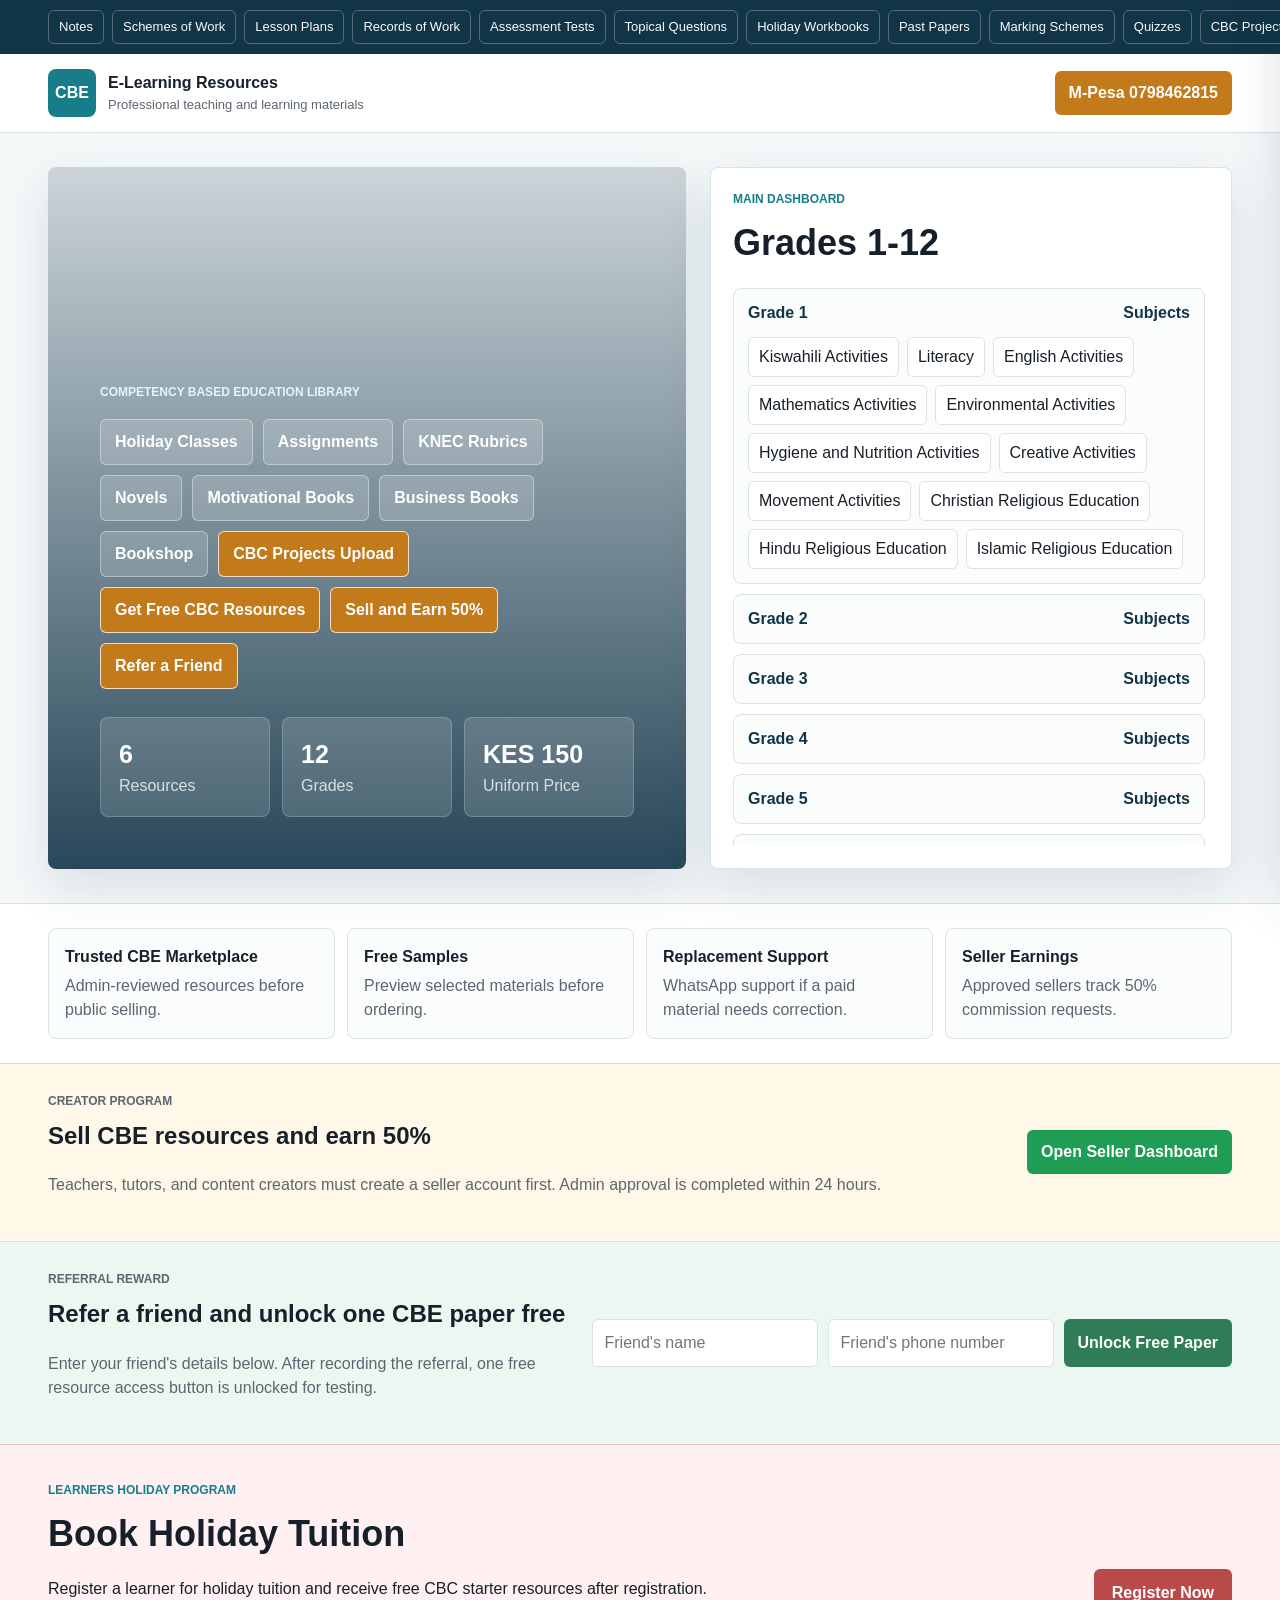
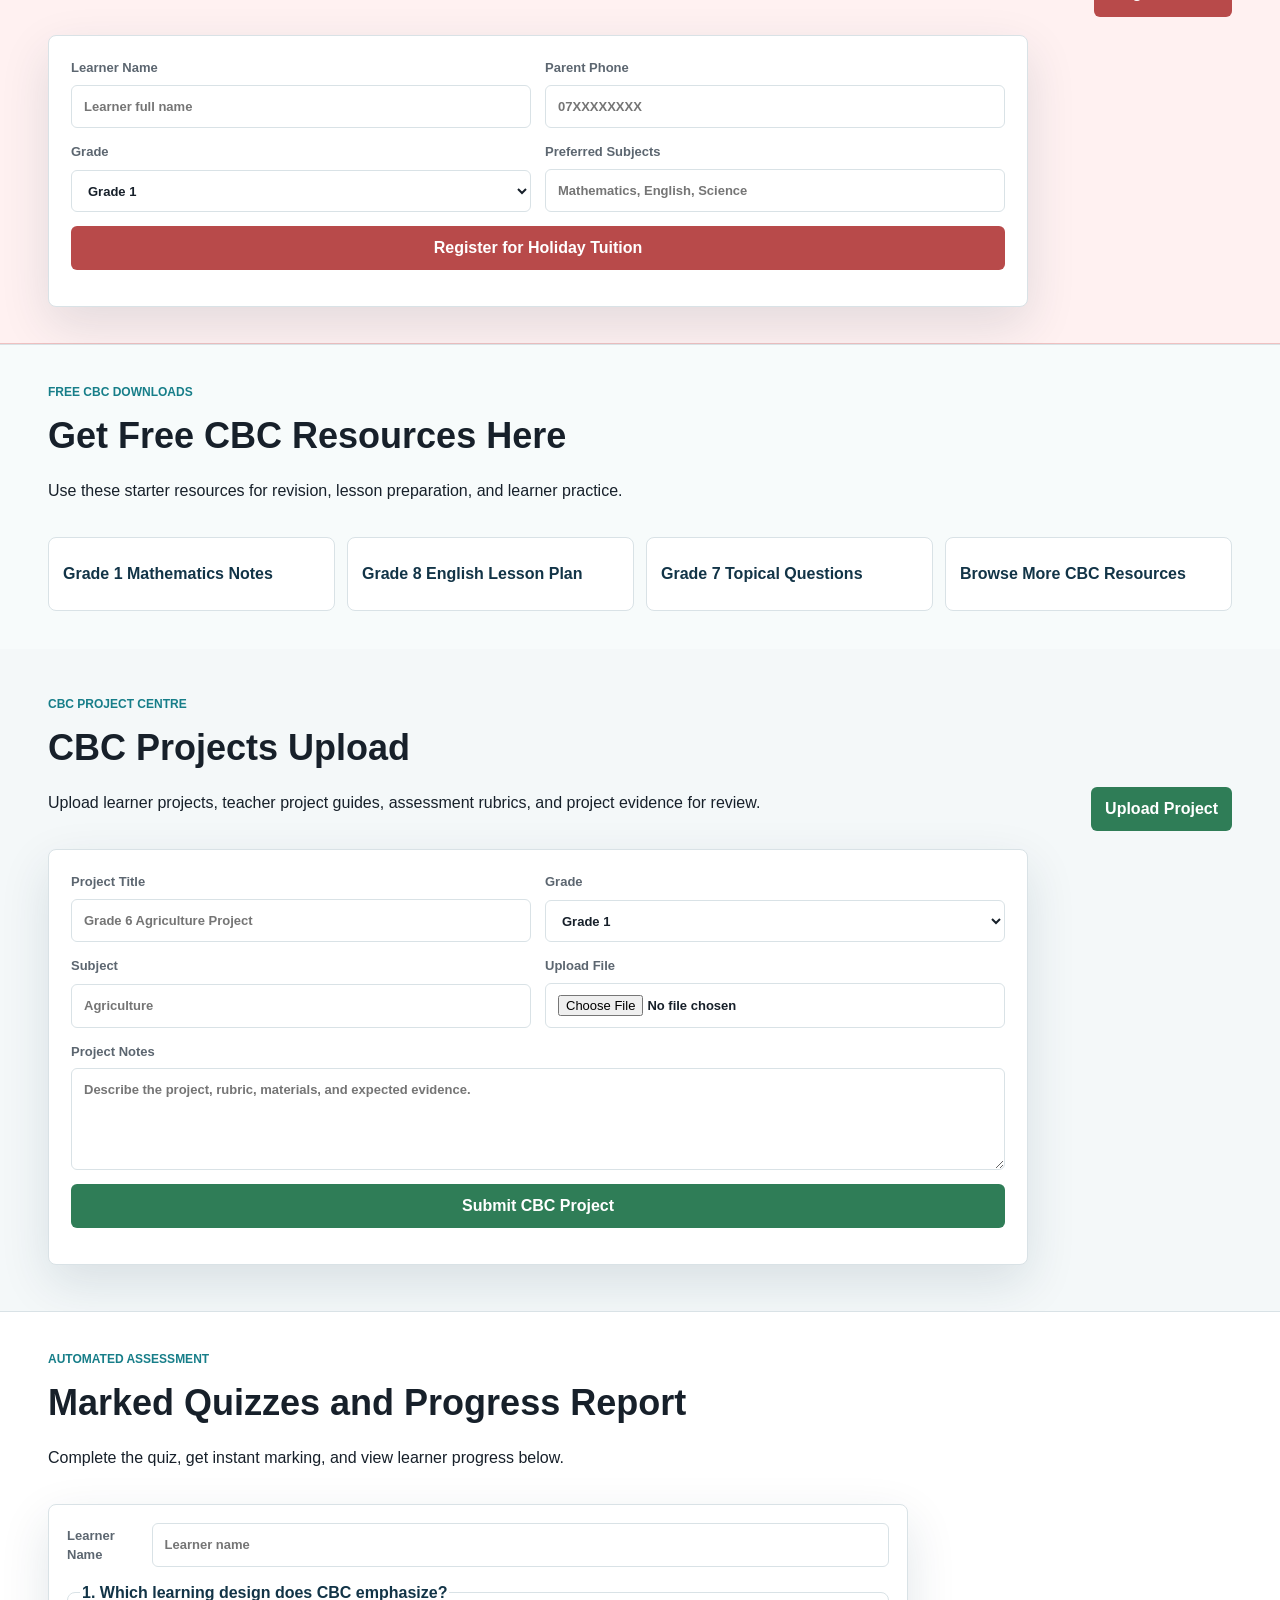
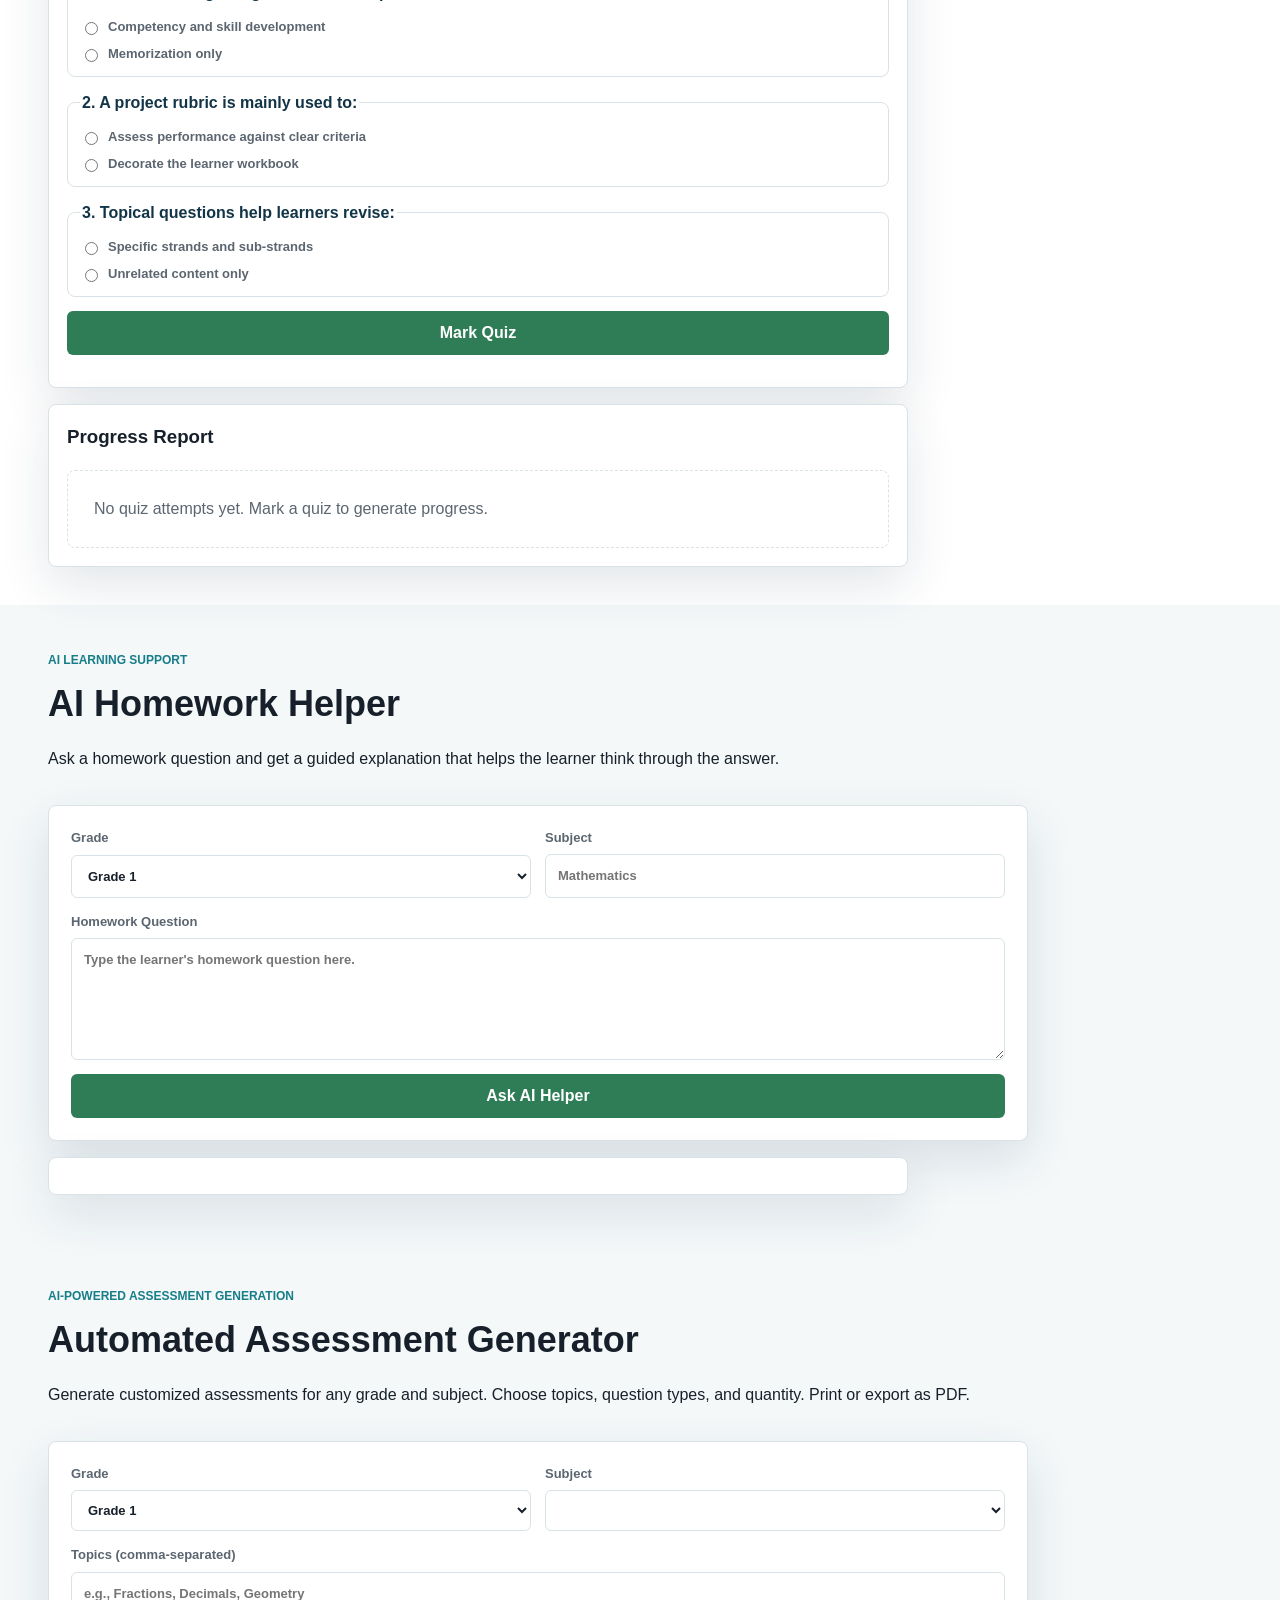
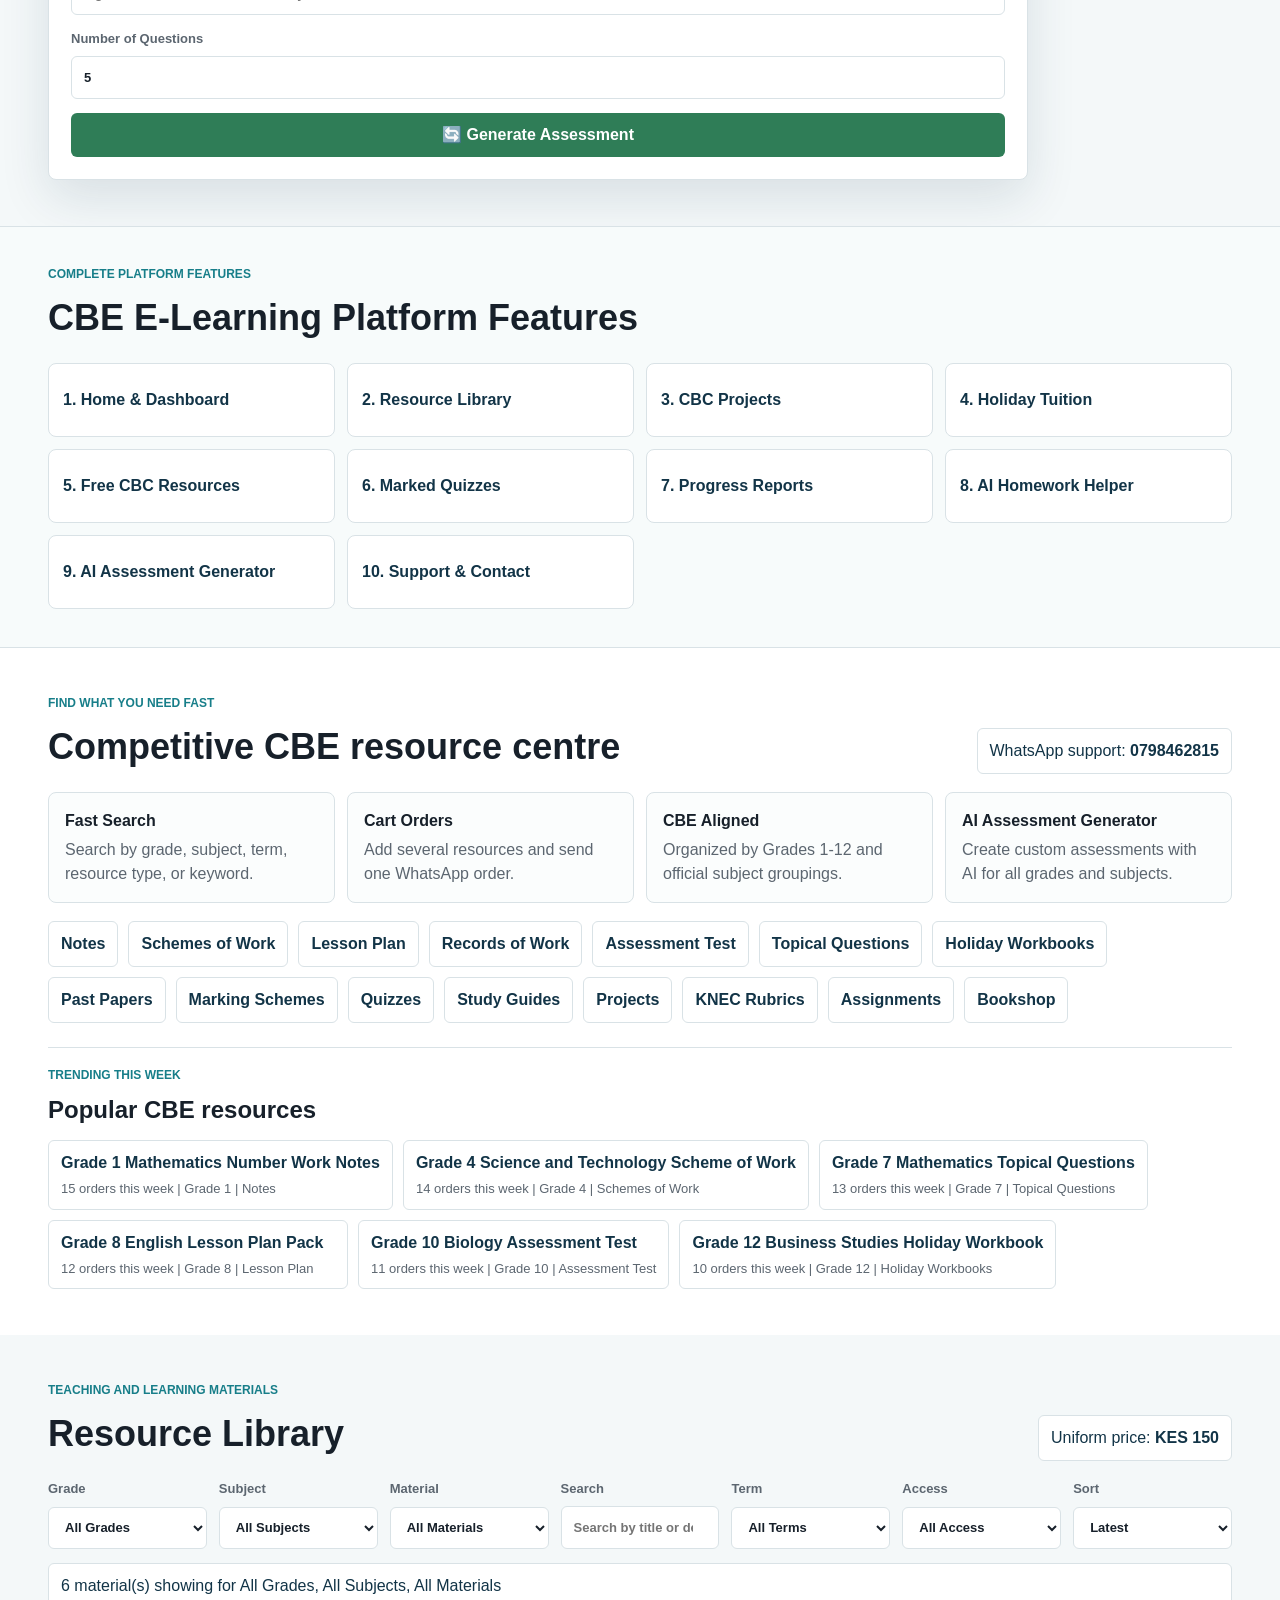
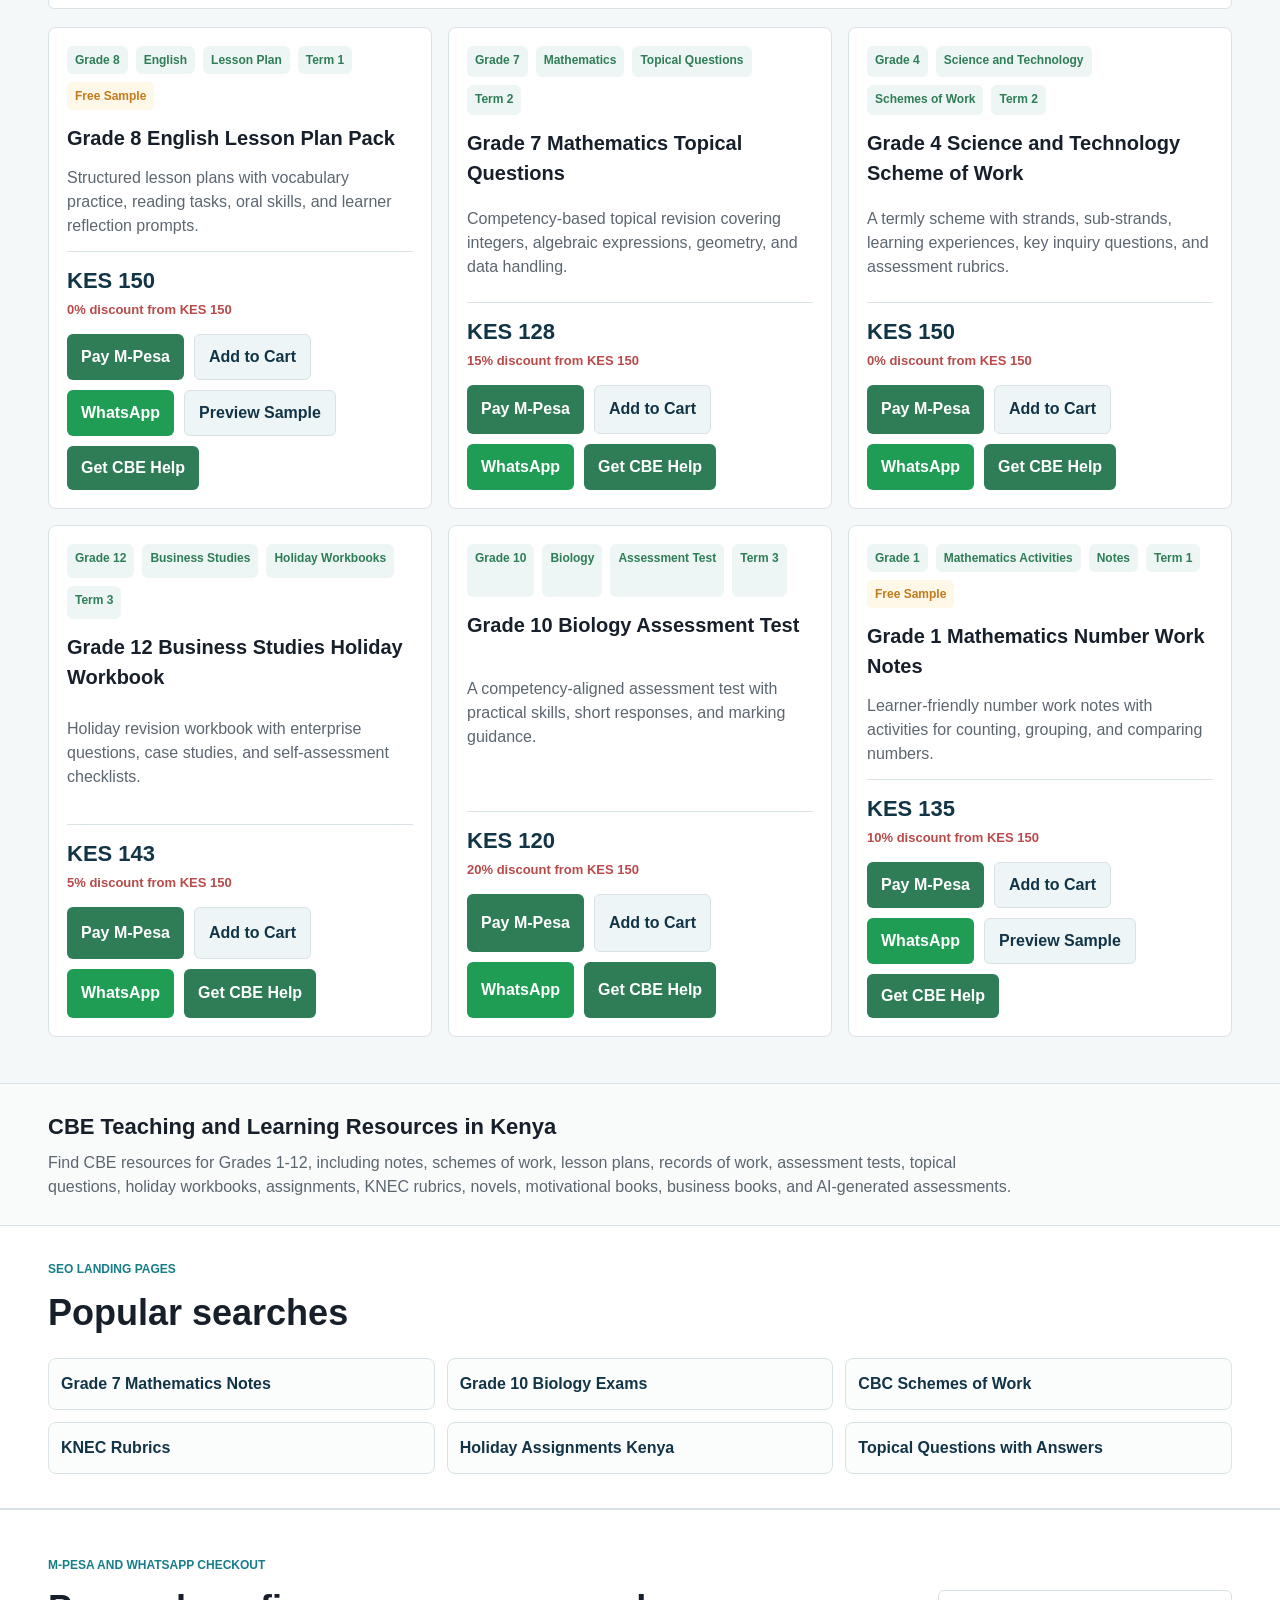
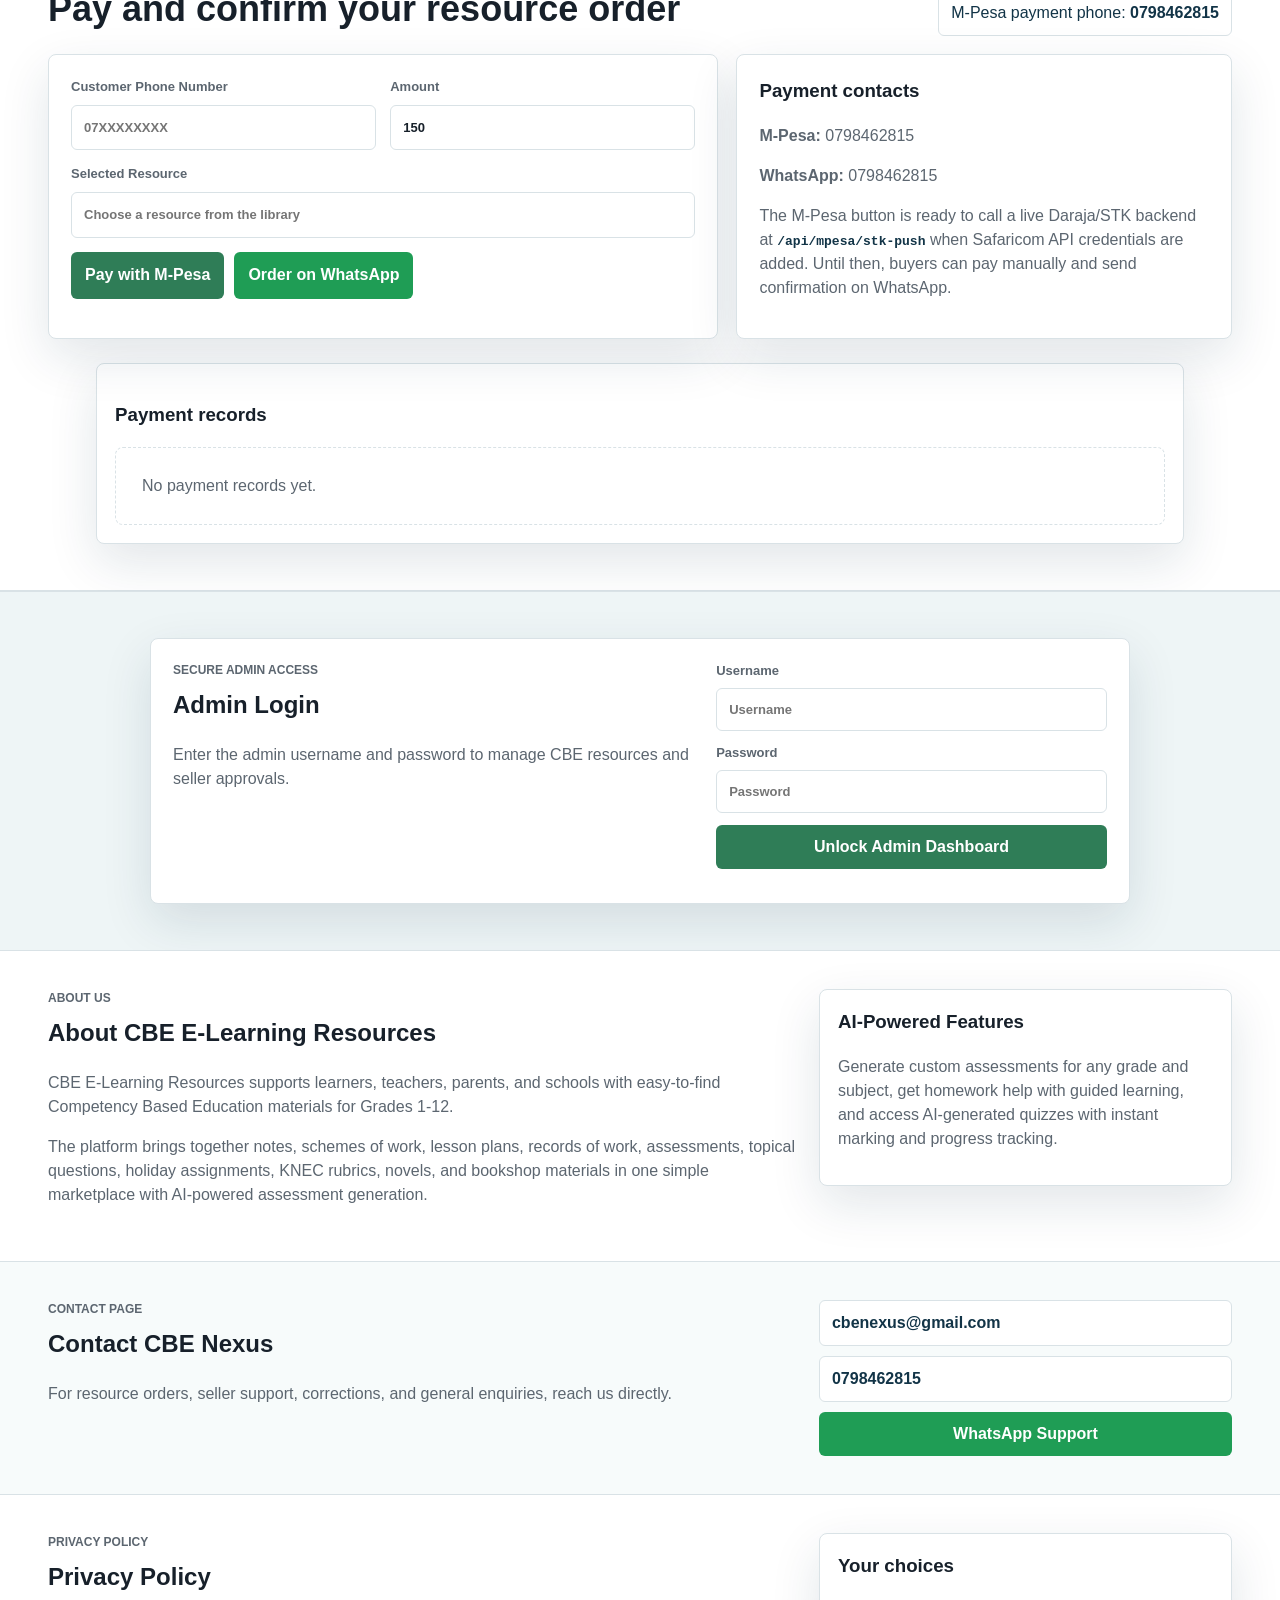
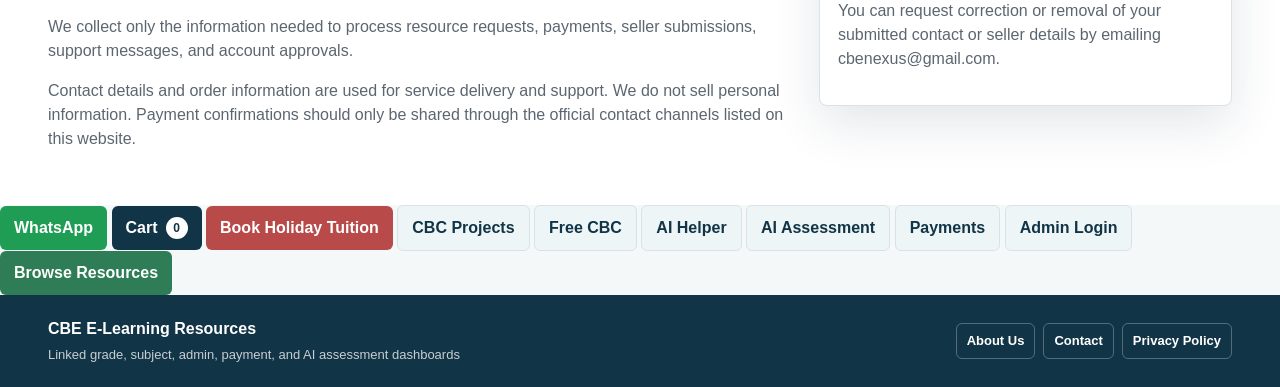
==== commit 3d253d0a: "Move last 10 header actions down to just above footer to reduce header clutter" ====
--- a/index.html
+++ b/index.html
@@ -4,14 +4,14 @@
     <meta charset="utf-8">
     <meta name="viewport" content="width=device-width, initial-scale=1">
     <title>CBE E-Learning Resources</title>
-    <meta name="description" content="CBE E-Learning Resources for Grades 1-12: notes, schemes of work, lesson plans, records of work, assessment tests, topical questions, holiday workbooks, KNEC rubrics, and AI-generated assessments.">
-    <meta name="keywords" content="CBE resources, CBC resources Kenya, Grade 1 notes, Grade 12 notes, schemes of work, lesson plans, records of work, assessment tests, topical questions, holiday workbooks, AI assessment generator">
+    <meta name="description" content="CBE E-Learning Resources for Grades 1-12: notes, schemes of work, lesson plans, records of work, assessment tests, topical questions, holiday workbooks, KNEC r[...]">
+    <meta name="keywords" content="CBE resources, CBC resources Kenya, Grade 1 notes, Grade 12 notes, schemes of work, lesson plans, records of work, assessment tests, topical wo[...]">
     <meta name="author" content="CBE E-Learning Resources">
     <meta name="robots" content="index, follow">
     <link rel="canonical" href="https://example.com/">
     <meta property="og:type" content="website">
     <meta property="og:title" content="CBE E-Learning Resources for Grades 1-12">
-    <meta property="og:description" content="Professional CBE teaching and learning materials, including notes, schemes of work, lesson plans, assessments, topical questions, KNEC rubrics, and AI-generated assessments for all grades and subjects.">
+    <meta property="og:description" content="Professional CBE teaching and learning materials, including notes, schemes of work, lesson plans, assessments, topical questions, KNEC rubrics, and AI-[...]">
     <meta property="og:image" content="assets/cbe-classroom.svg">
     <meta property="og:url" content="https://example.com/">
     <meta name="twitter:card" content="summary_large_image">
@@ -77,16 +77,7 @@
         </a>
         <div class="nav-actions">
           <a class="mpesa-header-button" href="#payments" id="headerMpesaButton">M-Pesa 0798462815</a>
-          <a class="whatsapp-button" href="https://wa.me/254798462815" target="_blank" rel="noopener">WhatsApp</a>
-          <button class="cart-button" id="cartButton" type="button">Cart <span id="cartCount">0</span></button>
-          <a class="danger-blink-button" href="#holidayTuition">Book Holiday Tuition</a>
-          <a class="ghost-button" href="#cbcProjects">CBC Projects</a>
-          <a class="ghost-button" href="#freeCbcResources">Free CBC</a>
-          <a class="ghost-button" href="#aiHomework">AI Helper</a>
-          <a class="ghost-button" href="#automatedAssessment">AI Assessment</a>
-          <a class="ghost-button" href="#payments">Payments</a>
-          <a class="ghost-button" href="#adminLogin">Admin Login</a>
-          <a class="primary-button" href="#resources">Browse Resources</a>
+          <!-- The following header actions were moved near the footer to reduce header clutter -->
         </div>
       </nav>
     </header>
@@ -523,388 +514,404 @@
           <div>
             <p class="eyebrow">Find what you need fast</p>
             <h2>Competitive CBE resource centre</h2>
-          </div>
-          <div class="price-pill">WhatsApp support: <strong>0798462815</strong></div>
-        </div>
-        <div class="feature-grid">
-          <article>
-            <strong>Fast Search</strong>
-            <span>Search by grade, subject, term, resource type, or keyword.</span>
-          </article>
-          <article>
-            <strong>Cart Orders</strong>
-            <span>Add several resources and send one WhatsApp order.</span>
-          </article>
-          <article>
-            <strong>CBE Aligned</strong>
-            <span>Organized by Grades 1-12 and official subject groupings.</span>
-          </article>
-          <article>
-            <strong>AI Assessment Generator</strong>
-            <span>Create custom assessments with AI for all grades and subjects.</span>
-          </article>
-        </div>
-        <div class="quick-types" id="quickTypes" aria-label="Quick resource type buttons"></div>
-        <div class="trending-panel">
-          <div>
-            <p class="eyebrow">Trending this week</p>
-            <h3>Popular CBE resources</h3>
-          </div>
-          <div id="trendingList" class="trending-list"></div>
-        </div>
-      </section>
-
-      <section id="resources" class="content-band">
-        <div class="section-heading">
-          <div>
-            <p class="eyebrow">Teaching and learning materials</p>
-            <h2>Resource Library</h2>
-          </div>
-          <div class="price-pill">Uniform price: <strong>KES 150</strong></div>
-        </div>
-
-        <div class="filters" aria-label="Resource filters">
-          <label>
-            Grade
-            <select id="gradeFilter"></select>
-          </label>
-          <label>
-            Subject
-            <select id="subjectFilter"></select>
-          </label>
-          <label>
-            Material
-            <select id="typeFilter"></select>
-          </label>
-          <label>
-            Search
-            <input id="searchFilter" type="search" placeholder="Search by title or description">
-          </label>
-          <label>
-            Term
-            <select id="termFilter">
-              <option>All Terms</option>
-              <option>Term 1</option>
-              <option>Term 2</option>
-              <option>Term 3</option>
-            </select>
-          </label>
-          <label>
-            Access
-            <select id="accessFilter">
-              <option>All Access</option>
-              <option>Free Samples</option>
-              <option>Paid Resources</option>
-            </select>
-          </label>
-          <label>
-            Sort
-            <select id="sortFilter">
-              <option>Latest</option>
-              <option>Popular</option>
-              <option>Price Low to High</option>
-              <option>Price High to Low</option>
-            </select>
-          </label>
-        </div>
-
-        <div id="activeContext" class="active-context" aria-live="polite"></div>
-        <div id="resourceGrid" class="resource-grid"></div>
-      </section>
-
-      <section class="seo-band" aria-label="CBE resource topics">
-        <h2>CBE Teaching and Learning Resources in Kenya</h2>
-        <p>
-          Find CBE resources for Grades 1-12, including notes, schemes of work, lesson plans,
-          records of work, assessment tests, topical questions, holiday workbooks, assignments,
-          KNEC rubrics, novels, motivational books, business books, and AI-generated assessments.
-        </p>
-      </section>
-
-      <section class="landing-band" aria-label="Popular CBE landing pages">
-        <div class="section-heading">
-          <div>
-            <p class="eyebrow">SEO landing pages</p>
-            <h2>Popular searches</h2>
-          </div>
-        </div>
-        <div class="landing-grid">
-          <button data-landing-search="Grade 7 Mathematics Notes">Grade 7 Mathematics Notes</button>
-          <button data-landing-search="Grade 10 Biology Exams">Grade 10 Biology Exams</button>
-          <button data-landing-search="CBC Schemes of Work">CBC Schemes of Work</button>
-          <button data-landing-search="KNEC Rubrics">KNEC Rubrics</button>
-          <button data-landing-search="Holiday Assignments Kenya">Holiday Assignments Kenya</button>
-          <button data-landing-search="Topical Questions with Answers">Topical Questions with Answers</button>
-        </div>
-      </section>
-
-      <section id="payments" class="payment-band">
-        <div class="section-heading">
-          <div>
-            <p class="eyebrow">M-Pesa and WhatsApp checkout</p>
-            <h2>Pay and confirm your resource order</h2>
-          </div>
-          <div class="price-pill">M-Pesa payment phone: <strong>0798462815</strong></div>
-        </div>
-
-        <div class="payment-layout">
-          <form id="paymentForm" class="payment-form">
-            <div class="form-row">
-              <label>
-                Customer Phone Number
-                <input id="customerPhoneInput" type="tel" required placeholder="07XXXXXXXX">
-              </label>
-              <label>
-                Amount
-                <input id="amountInput" type="number" min="1" value="150" required>
-              </label>
-            </div>
-            <label>
-              Selected Resource
-              <input id="selectedResourceInput" required placeholder="Choose a resource from the library">
-            </label>
-            <div class="payment-actions">
-              <button class="primary-button" type="submit">Pay with M-Pesa</button>
-              <a id="whatsappOrderButton" class="whatsapp-button" href="https://wa.me/254798462815" target="_blank" rel="noopener">Order on WhatsApp</a>
-            </div>
-            <p id="paymentStatus" class="form-status" aria-live="polite"></p>
-          </form>
-
-          <div class="payment-card">
-            <h3>Payment contacts</h3>
-            <p><strong>M-Pesa:</strong> 0798462815</p>
-            <p><strong>WhatsApp:</strong> 0798462815</p>
-            <p>
-              The M-Pesa button is ready to call a live Daraja/STK backend at
-              <code>/api/mpesa/stk-push</code> when Safaricom API credentials are added.
-              Until then, buyers can pay manually and send confirmation on WhatsApp.
-            </p>
-          </div>
-        </div>
-        <div class="records-panel">
-          <h3>Payment records</h3>
-          <div id="paymentRecordsList" class="records-list"></div>
-        </div>
-      </section>
-
-      <section id="adminLogin" class="admin-login-band">
-        <div class="admin-login-card">
-          <div>
-            <p class="eyebrow">Secure admin access</p>
-            <h2>Admin Login</h2>
-            <p>Enter the admin username and password to manage CBE resources and seller approvals.</p>
-          </div>
-          <form id="adminLoginForm" class="admin-login-form">
-            <label>
-              Username
-              <input id="adminUsernameInput" autocomplete="username" required placeholder="Username">
-            </label>
-            <label>
-              Password
-              <input id="adminPasswordInput" type="password" autocomplete="current-password" required placeholder="Password">
-            </label>
-            <button class="primary-button" type="submit">Unlock Admin Dashboard</button>
-            <p id="adminLoginStatus" class="form-status" aria-live="polite"></p>
-          </form>
-        </div>
-      </section>
-
-      <section id="admin" class="admin-band hidden-section" aria-hidden="true">
-        <div class="admin-layout">
-          <div class="admin-copy">
-            <p class="eyebrow">Admin dashboard</p>
-            <h2>Upload and publish learning materials</h2>
-            <p>
-              Add the subject, description, price, discount, and CBE resource file details.
-              Uploaded entries are saved in this browser and appear instantly in the library.
-            </p>
-            <div class="admin-note">
-              Use one standard price for all materials, then apply a discount percentage where needed.
-            </div>
-            <div class="admin-note">
-              Seller uploads appear here for approval. Approved work becomes visible in the public CBE Resources library.
-            </div>
-          </div>
-
-          <form id="resourceForm" class="admin-form">
-            <div class="form-row">
-              <label>
-                Resource Title
-                <input id="titleInput" required placeholder="Grade 7 Mathematics Topical Questions">
-              </label>
-              <label>
-                Grade
-                <select id="adminGradeInput" required></select>
-              </label>
-            </div>
-            <div class="form-row">
-              <label>
-                Subject Name
-                <select id="adminSubjectInput" required></select>
-              </label>
-              <label>
-                Material Type
-                <select id="adminTypeInput" required></select>
-              </label>
-            </div>
-            <label>
-              Description
-              <textarea id="descriptionInput" required rows="4" placeholder="Briefly describe the content, term, strand, or assessment coverage."></textarea>
-            </label>
-            <div class="form-row">
-              <label>
-                Term
-                <select id="termInput">
-                  <option>Term 1</option>
-                  <option>Term 2</option>
-                  <option>Term 3</option>
-                </select>
-              </label>
-              <label>
-                Free Sample
-                <select id="freeSampleInput">
-                  <option value="false">No</option>
-                  <option value="true">Yes</option>
-                </select>
-              </label>
-            </div>
-            <label>
-              Add Notes for Testing
-              <textarea id="notesContentInput" rows="6" placeholder="Type sample notes here to test adding CBE content without uploading a file."></textarea>
-            </label>
-            <div class="form-row">
-              <label>
-                Price
-                <input id="priceInput" type="number" min="0" value="150" required>
-              </label>
-              <label>
-                Discount Percentage
-                <input id="discountInput" type="number" min="0" max="100" value="0" required>
-              </label>
-            </div>
-            <label>
-              CBE Resource File Name
-              <input id="fileNameInput" placeholder="grade-7-mathematics-topical-questions.pdf">
-            </label>
-            <label class="file-upload-box">
-              Upload Resource File
-              <input id="fileInput" type="file" accept=".pdf,.doc,.docx,.ppt,.pptx,.xls,.xlsx,.txt,.zip">
-              <span id="fileHelp">Choose a PDF, Word document, PowerPoint, Excel file, text file, or ZIP.</span>
-            </label>
-            <button class="primary-button submit-button" type="submit">Publish Resource</button>
-            <p id="formStatus" class="form-status" aria-live="polite"></p>
-          </form>
-        </div>
-        <div class="admin-approval-panel">
-          <div class="section-heading">
-            <div>
-              <p class="eyebrow">Seller accounts</p>
-              <h2>Pending seller account approvals</h2>
-            </div>
-          </div>
-          <div id="sellerAccountApprovalList" class="approval-list"></div>
-        </div>
-        <div class="admin-approval-panel">
-          <div class="section-heading">
-            <div>
-              <p class="eyebrow">Admin approval</p>
-              <h2>Pending seller resources</h2>
-            </div>
-          </div>
-          <div id="adminApprovalList" class="approval-list"></div>
-        </div>
-      </section>
-
-      <section id="about" class="info-band">
-        <div class="info-layout">
-          <div>
-            <p class="eyebrow">About us</p>
-            <h2>About CBE E-Learning Resources</h2>
-            <p>
-              CBE E-Learning Resources supports learners, teachers, parents, and schools with
-              easy-to-find Competency Based Education materials for Grades 1-12.
-            </p>
-            <p>
-              The platform brings together notes, schemes of work, lesson plans, records of work,
-              assessments, topical questions, holiday assignments, KNEC rubrics, novels, and bookshop
-              materials in one simple marketplace with AI-powered assessment generation.
-            </p>
-          </div>
-          <div class="info-card">
-            <h3>AI-Powered Features</h3>
-            <p>
-              Generate custom assessments for any grade and subject, get homework help with guided learning,
-              and access AI-generated quizzes with instant marking and progress tracking.
-            </p>
-          </div>
-        </div>
-      </section>
-
-      <section id="contact" class="info-band info-band-light">
-        <div class="info-layout">
-          <div>
-            <p class="eyebrow">Contact page</p>
-            <h2>Contact CBE Nexus</h2>
-            <p>For resource orders, seller support, corrections, and general enquiries, reach us directly.</p>
-          </div>
-          <div class="contact-actions" aria-label="Contact details">
-            <a class="contact-link" href="mailto:cbenexus@gmail.com">cbenexus@gmail.com</a>
-            <a class="contact-link" href="tel:0798462815">0798462815</a>
-            <a class="whatsapp-button" href="https://wa.me/254798462815" target="_blank" rel="noopener">WhatsApp Support</a>
-          </div>
-        </div>
-      </section>
-
-      <section id="privacy" class="info-band">
-        <div class="info-layout">
-          <div>
-            <p class="eyebrow">Privacy policy</p>
-            <h2>Privacy Policy</h2>
-            <p>
-              We collect only the information needed to process resource requests, payments, seller
-              submissions, support messages, and account approvals.
-            </p>
-            <p>
-              Contact details and order information are used for service delivery and support. We do
-              not sell personal information. Payment confirmations should only be shared through the
-              official contact channels listed on this website.
-            </p>
-          </div>
-          <div class="info-card">
-            <h3>Your choices</h3>
-            <p>
-              You can request correction or removal of your submitted contact or seller details by
-              emailing cbenexus@gmail.com.
-            </p>
-          </div>
-        </div>
-      </section>
-    </main>
-
-    <footer class="site-footer">
-      <div>
-        <strong>CBE E-Learning Resources</strong>
-        <span>Linked grade, subject, admin, payment, and AI assessment dashboards</span>
-      </div>
-      <nav class="footer-links" aria-label="Footer navigation">
-        <a href="#about">About Us</a>
-        <a href="#contact">Contact</a>
-        <a href="#privacy">Privacy Policy</a>
-      </nav>
-    </footer>
-
-    <div id="toast" class="toast" role="status" aria-live="polite"></div>
-    <aside id="cartDrawer" class="cart-drawer" aria-label="Resource cart" aria-hidden="true">
-      <div class="cart-header">
-        <h2>Resource Cart</h2>
-        <button id="closeCartButton" class="secondary-button" type="button">Close</button>
-      </div>
-      <div id="cartItems" class="cart-items"></div>
-      <div class="cart-footer">
-        <strong id="cartTotal">KES 0</strong>
-        <a id="cartWhatsappButton" class="whatsapp-button" href="https://wa.me/254798462815" target="_blank" rel="noopener">Send WhatsApp Order</a>
-      </div>
-    </aside>
-    <script src="app.js"></script>
-  </body>
-</html>
+            </div>
+           <div class="price-pill">WhatsApp support: <strong>0798462815</strong></div>
+         </div>
+         <div class="feature-grid">
+           <article>
+             <strong>Fast Search</strong>
+             <span>Search by grade, subject, term, resource type, or keyword.</span>
+           </article>
+           <article>
+             <strong>Cart Orders</strong>
+             <span>Add several resources and send one WhatsApp order.</span>
+           </article>
+           <article>
+             <strong>CBE Aligned</strong>
+             <span>Organized by Grades 1-12 and official subject groupings.</span>
+           </article>
+           <article>
+             <strong>AI Assessment Generator</strong>
+             <span>Create custom assessments with AI for all grades and subjects.</span>
+           </article>
+         </div>
+         <div class="quick-types" id="quickTypes" aria-label="Quick resource type buttons"></div>
+         <div class="trending-panel">
+           <div>
+             <p class="eyebrow">Trending this week</p>
+             <h3>Popular CBE resources</h3>
+           </div>
+           <div id="trendingList" class="trending-list"></div>
+         </div>
+       </section>
+
+       <section id="resources" class="content-band">
+         <div class="section-heading">
+           <div>
+             <p class="eyebrow">Teaching and learning materials</p>
+             <h2>Resource Library</h2>
+           </div>
+           <div class="price-pill">Uniform price: <strong>KES 150</strong></div>
+         </div>
+
+         <div class="filters" aria-label="Resource filters">
+           <label>
+             Grade
+             <select id="gradeFilter"></select>
+           </label>
+           <label>
+             Subject
+             <select id="subjectFilter"></select>
+           </label>
+           <label>
+             Material
+             <select id="typeFilter"></select>
+           </label>
+           <label>
+             Search
+             <input id="searchFilter" type="search" placeholder="Search by title or description">
+           </label>
+           <label>
+             Term
+             <select id="termFilter">
+               <option>All Terms</option>
+               <option>Term 1</option>
+               <option>Term 2</option>
+               <option>Term 3</option>
+             </select>
+           </label>
+           <label>
+             Access
+             <select id="accessFilter">
+               <option>All Access</option>
+               <option>Free Samples</option>
+               <option>Paid Resources</option>
+             </select>
+           </label>
+           <label>
+             Sort
+             <select id="sortFilter">
+               <option>Latest</option>
+               <option>Popular</option>
+               <option>Price Low to High</option>
+               <option>Price High to Low</option>
+             </select>
+           </label>
+         </div>
+
+         <div id="activeContext" class="active-context" aria-live="polite"></div>
+         <div id="resourceGrid" class="resource-grid"></div>
+       </section>
+
+       <section class="seo-band" aria-label="CBE resource topics">
+         <h2>CBE Teaching and Learning Resources in Kenya</h2>
+         <p>
+           Find CBE resources for Grades 1-12, including notes, schemes of work, lesson plans,
+           records of work, assessment tests, topical questions, holiday workbooks, assignments,
+           KNEC rubrics, novels, motivational books, business books, and AI-generated assessments.
+         </p>
+       </section>
+
+       <section class="landing-band" aria-label="Popular CBE landing pages">
+         <div class="section-heading">
+           <div>
+             <p class="eyebrow">SEO landing pages</p>
+             <h2>Popular searches</h2>
+           </div>
+         </div>
+         <div class="landing-grid">
+           <button data-landing-search="Grade 7 Mathematics Notes">Grade 7 Mathematics Notes</button>
+           <button data-landing-search="Grade 10 Biology Exams">Grade 10 Biology Exams</button>
+           <button data-landing-search="CBC Schemes of Work">CBC Schemes of Work</button>
+           <button data-landing-search="KNEC Rubrics">KNEC Rubrics</button>
+           <button data-landing-search="Holiday Assignments Kenya">Holiday Assignments Kenya</button>
+           <button data-landing-search="Topical Questions with Answers">Topical Questions with Answers</button>
+         </div>
+       </section>
+
+       <section id="payments" class="payment-band">
+         <div class="section-heading">
+           <div>
+             <p class="eyebrow">M-Pesa and WhatsApp checkout</p>
+             <h2>Pay and confirm your resource order</h2>
+           </div>
+           <div class="price-pill">M-Pesa payment phone: <strong>0798462815</strong></div>
+         </div>
+
+         <div class="payment-layout">
+           <form id="paymentForm" class="payment-form">
+             <div class="form-row">
+               <label>
+                 Customer Phone Number
+                 <input id="customerPhoneInput" type="tel" required placeholder="07XXXXXXXX">
+               </label>
+               <label>
+                 Amount
+                 <input id="amountInput" type="number" min="1" value="150" required>
+               </label>
+             </div>
+             <label>
+               Selected Resource
+               <input id="selectedResourceInput" required placeholder="Choose a resource from the library">
+             </label>
+             <div class="payment-actions">
+               <button class="primary-button" type="submit">Pay with M-Pesa</button>
+               <a id="whatsappOrderButton" class="whatsapp-button" href="https://wa.me/254798462815" target="_blank" rel="noopener">Order on WhatsApp</a>
+             </div>
+             <p id="paymentStatus" class="form-status" aria-live="polite"></p>
+           </form>
+
+           <div class="payment-card">
+             <h3>Payment contacts</h3>
+             <p><strong>M-Pesa:</strong> 0798462815</p>
+             <p><strong>WhatsApp:</strong> 0798462815</p>
+             <p>
+               The M-Pesa button is ready to call a live Daraja/STK backend at
+               <code>/api/mpesa/stk-push</code> when Safaricom API credentials are added.
+               Until then, buyers can pay manually and send confirmation on WhatsApp.
+             </p>
+           </div>
+         </div>
+         <div class="records-panel">
+           <h3>Payment records</h3>
+           <div id="paymentRecordsList" class="records-list"></div>
+         </div>
+       </section>
+
+       <section id="adminLogin" class="admin-login-band">
+         <div class="admin-login-card">
+           <div>
+             <p class="eyebrow">Secure admin access</p>
+             <h2>Admin Login</h2>
+             <p>Enter the admin username and password to manage CBE resources and seller approvals.</p>
+           </div>
+           <form id="adminLoginForm" class="admin-login-form">
+             <label>
+               Username
+               <input id="adminUsernameInput" autocomplete="username" required placeholder="Username">
+             </label>
+             <label>
+               Password
+               <input id="adminPasswordInput" type="password" autocomplete="current-password" required placeholder="Password">
+             </label>
+             <button class="primary-button" type="submit">Unlock Admin Dashboard</button>
+             <p id="adminLoginStatus" class="form-status" aria-live="polite"></p>
+           </form>
+         </div>
+       </section>
+
+       <section id="admin" class="admin-band hidden-section" aria-hidden="true">
+         <div class="admin-layout">
+           <div class="admin-copy">
+             <p class="eyebrow">Admin dashboard</p>
+             <h2>Upload and publish learning materials</h2>
+             <p>
+               Add the subject, description, price, discount, and CBE resource file details.
+               Uploaded entries are saved in this browser and appear instantly in the library.
+             </p>
+             <div class="admin-note">
+               Use one standard price for all materials, then apply a discount percentage where needed.
+             </div>
+             <div class="admin-note">
+               Seller uploads appear here for approval. Approved work becomes visible in the public CBE Resources library.
+             </div>
+           </div>
+
+           <form id="resourceForm" class="admin-form">
+             <div class="form-row">
+               <label>
+                 Resource Title
+                 <input id="titleInput" required placeholder="Grade 7 Mathematics Topical Questions">
+               </label>
+               <label>
+                 Grade
+                 <select id="adminGradeInput" required></select>
+               </label>
+             </div>
+             <div class="form-row">
+               <label>
+                 Subject Name
+                 <select id="adminSubjectInput" required></select>
+               </label>
+               <label>
+                 Material Type
+                 <select id="adminTypeInput" required></select>
+               </label>
+             </div>
+             <label>
+               Description
+               <textarea id="descriptionInput" required rows="4" placeholder="Briefly describe the content, term, strand, or assessment coverage."></textarea>
+             </label>
+             <div class="form-row">
+               <label>
+                 Term
+                 <select id="termInput">
+                   <option>Term 1</option>
+                   <option>Term 2</option>
+                   <option>Term 3</option>
+                 </select>
+               </label>
+               <label>
+                 Free Sample
+                 <select id="freeSampleInput">
+                   <option value="false">No</option>
+                   <option value="true">Yes</option>
+                 </select>
+               </label>
+             </div>
+             <label>
+               Add Notes for Testing
+               <textarea id="notesContentInput" rows="6" placeholder="Type sample notes here to test adding CBE content without uploading a file."></textarea>
+             </label>
+             <div class="form-row">
+               <label>
+                 Price
+                 <input id="priceInput" type="number" min="0" value="150" required>
+               </label>
+               <label>
+                 Discount Percentage
+                 <input id="discountInput" type="number" min="0" max="100" value="0" required>
+               </label>
+             </div>
+             <label>
+               CBE Resource File Name
+               <input id="fileNameInput" placeholder="grade-7-mathematics-topical-questions.pdf">
+             </label>
+             <label class="file-upload-box">
+               Upload Resource File
+               <input id="fileInput" type="file" accept=".pdf,.doc,.docx,.ppt,.pptx,.xls,.xlsx,.txt,.zip">
+               <span id="fileHelp">Choose a PDF, Word document, PowerPoint, Excel file, text file, or ZIP.</span>
+             </label>
+             <button class="primary-button submit-button" type="submit">Publish Resource</button>
+             <p id="formStatus" class="form-status" aria-live="polite"></p>
+           </form>
+         </div>
+         <div class="admin-approval-panel">
+           <div class="section-heading">
+             <div>
+               <p class="eyebrow">Seller accounts</p>
+               <h2>Pending seller account approvals</h2>
+             </div>
+           </div>
+           <div id="sellerAccountApprovalList" class="approval-list"></div>
+         </div>
+         <div class="admin-approval-panel">
+           <div class="section-heading">
+             <div>
+               <p class="eyebrow">Admin approval</p>
+               <h2>Pending seller resources</h2>
+             </div>
+           </div>
+           <div id="adminApprovalList" class="approval-list"></div>
+         </div>
+       </section>
+
+       <section id="about" class="info-band">
+         <div class="info-layout">
+           <div>
+             <p class="eyebrow">About us</p>
+             <h2>About CBE E-Learning Resources</h2>
+             <p>
+               CBE E-Learning Resources supports learners, teachers, parents, and schools with
+               easy-to-find Competency Based Education materials for Grades 1-12.
+             </p>
+             <p>
+               The platform brings together notes, schemes of work, lesson plans, records of work,
+               assessments, topical questions, holiday assignments, KNEC rubrics, novels, and bookshop
+               materials in one simple marketplace with AI-powered assessment generation.
+             </p>
+           </div>
+           <div class="info-card">
+             <h3>AI-Powered Features</h3>
+             <p>
+               Generate custom assessments for any grade and subject, get homework help with guided learning,
+               and access AI-generated quizzes with instant marking and progress tracking.
+             </p>
+           </div>
+         </div>
+       </section>
+
+       <section id="contact" class="info-band info-band-light">
+         <div class="info-layout">
+           <div>
+             <p class="eyebrow">Contact page</p>
+             <h2>Contact CBE Nexus</h2>
+             <p>For resource orders, seller support, corrections, and general enquiries, reach us directly.</p>
+           </div>
+           <div class="contact-actions" aria-label="Contact details">
+             <a class="contact-link" href="mailto:cbenexus@gmail.com">cbenexus@gmail.com</a>
+             <a class="contact-link" href="tel:0798462815">0798462815</a>
+             <a class="whatsapp-button" href="https://wa.me/254798462815" target="_blank" rel="noopener">WhatsApp Support</a>
+           </div>
+         </div>
+       </section>
+
+       <section id="privacy" class="info-band">
+         <div class="info-layout">
+           <div>
+             <p class="eyebrow">Privacy policy</p>
+             <h2>Privacy Policy</h2>
+             <p>
+               We collect only the information needed to process resource requests, payments, seller
+               submissions, support messages, and account approvals.
+             </p>
+             <p>
+               Contact details and order information are used for service delivery and support. We do
+               not sell personal information. Payment confirmations should only be shared through the
+               official contact channels listed on this website.
+             </p>
+           </div>
+           <div class="info-card">
+             <h3>Your choices</h3>
+             <p>
+               You can request correction or removal of your submitted contact or seller details by
+               emailing cbenexus@gmail.com.
+             </p>
+           </div>
+         </div>
+       </section>
+     </main>
+
+     <!-- Moved header actions: placed slightly above the footer to reduce top clutter -->
+     <div class="footer-cta" aria-label="Quick actions moved from header">
+       <div class="footer-cta-inner">
+         <a class="whatsapp-button" href="https://wa.me/254798462815" target="_blank" rel="noopener">WhatsApp</a>
+         <button class="cart-button" id="cartButton" type="button">Cart <span id="cartCount">0</span></button>
+         <a class="danger-blink-button" href="#holidayTuition">Book Holiday Tuition</a>
+         <a class="ghost-button" href="#cbcProjects">CBC Projects</a>
+         <a class="ghost-button" href="#freeCbcResources">Free CBC</a>
+         <a class="ghost-button" href="#aiHomework">AI Helper</a>
+         <a class="ghost-button" href="#automatedAssessment">AI Assessment</a>
+         <a class="ghost-button" href="#payments">Payments</a>
+         <a class="ghost-button" href="#adminLogin">Admin Login</a>
+         <a class="primary-button" href="#resources">Browse Resources</a>
+       </div>
+     </div>
+
+     <footer class="site-footer">
+       <div>
+         <strong>CBE E-Learning Resources</strong>
+         <span>Linked grade, subject, admin, payment, and AI assessment dashboards</span>
+       </div>
+       <nav class="footer-links" aria-label="Footer navigation">
+         <a href="#about">About Us</a>
+         <a href="#contact">Contact</a>
+         <a href="#privacy">Privacy Policy</a>
+       </nav>
+     </footer>
+
+     <div id="toast" class="toast" role="status" aria-live="polite"></div>
+     <aside id="cartDrawer" class="cart-drawer" aria-label="Resource cart" aria-hidden="true">
+       <div class="cart-header">
+         <h2>Resource Cart</h2>
+         <button id="closeCartButton" class="secondary-button" type="button">Close</button>
+       </div>
+       <div id="cartItems" class="cart-items"></div>
+       <div class="cart-footer">
+         <strong id="cartTotal">KES 0</strong>
+         <a id="cartWhatsappButton" class="whatsapp-button" href="https://wa.me/254798462815" target="_blank" rel="noopener">Send WhatsApp Order</a>
+       </div>
+     </aside>
+     <script src="app.js"></script>
+   </body>
+ </html>
